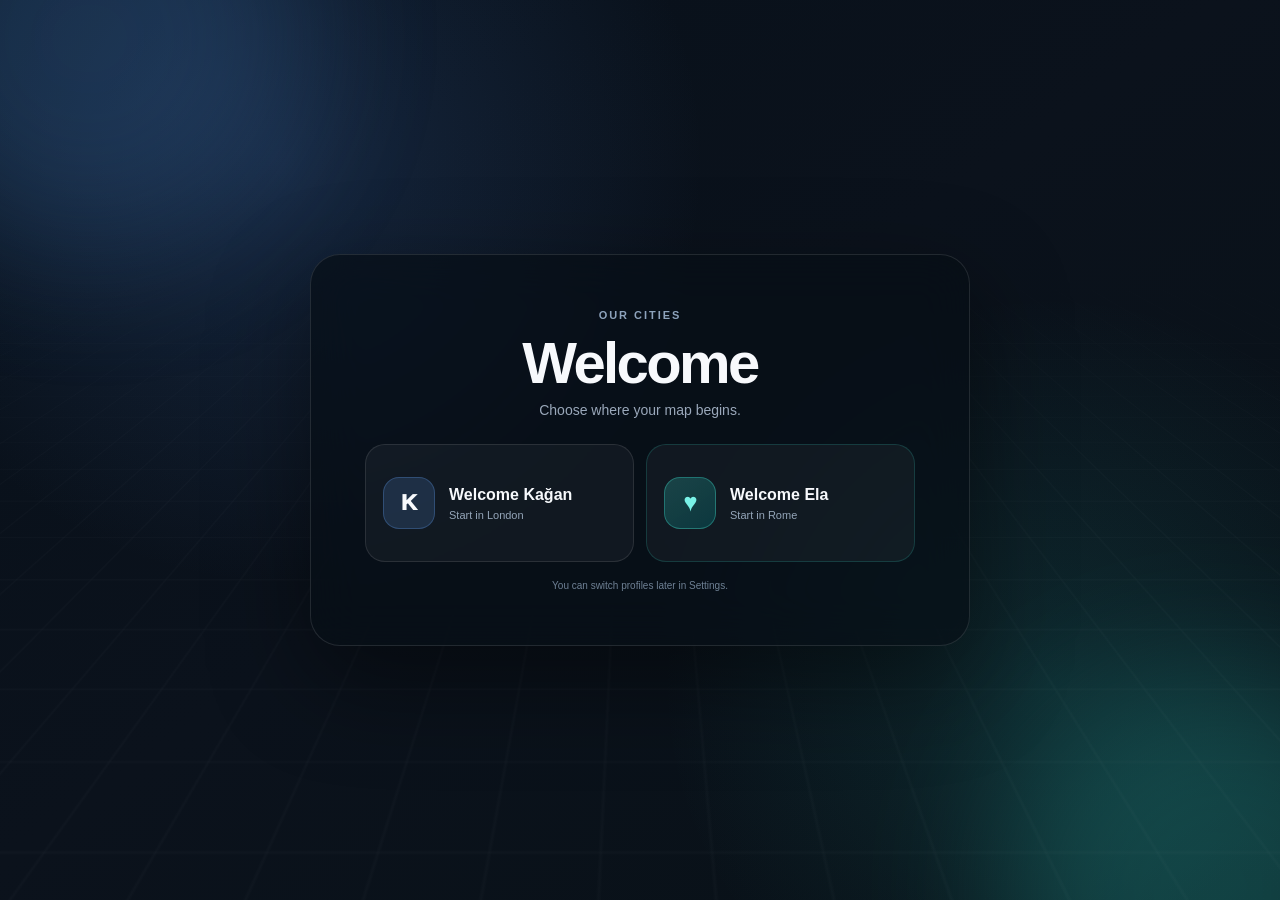
==== index.html @ 4c36cc19 "Fix v1.5 search routing world zoom and fastest mode" ====
<!doctype html>
<html lang="en">
<head>
  <meta charset="utf-8" />
  <meta name="viewport" content="width=device-width, initial-scale=1, viewport-fit=cover" />
  <meta name="theme-color" content="#0b1017" />
  <meta name="apple-mobile-web-app-capable" content="yes" />
  <meta name="apple-mobile-web-app-status-bar-style" content="black-translucent" />
  <meta name="apple-mobile-web-app-title" content="Everything App" />
  <title>Everything App by Kağan</title>
  <link rel="manifest" href="manifest.webmanifest" />
  <link rel="apple-touch-icon" href="icon-192.png" />
  <link rel="stylesheet" href="styles.css?v=1.5" />
</head>
<body>
  <main id="app">

    <section id="welcome-screen" class="welcome-screen hidden" aria-label="Welcome to Our Cities">
      <div class="welcome-ambient welcome-ambient-a"></div>
      <div class="welcome-ambient welcome-ambient-b"></div>
      <div class="welcome-card">
        <div class="welcome-kicker">OUR CITIES</div>
        <h1>Welcome</h1>
        <p>Choose where your map begins.</p>
        <div class="welcome-profiles">
          <button class="welcome-profile welcome-kagan" data-welcome-profile="kagan">
            <span class="welcome-profile-mark">K</span>
            <span><b>Welcome Kağan</b><small>Start in London</small></span>
          </button>
          <button class="welcome-profile welcome-ela" data-welcome-profile="ela">
            <span class="welcome-profile-mark">♥</span>
            <span><b>Welcome Ela</b><small>Start in Rome</small></span>
          </button>
        </div>
        <div class="welcome-note">You can switch profiles later in Settings.</div>
      </div>
    </section>
    <div id="welcome-heart" class="welcome-heart" aria-hidden="true">♥</div>
    <div id="map" aria-label="Interactive city map"></div>
    <div id="city-arrival" class="city-arrival" aria-live="polite"><div class="city-arrival-name"></div><div class="city-arrival-gesture"></div></div>

    <section class="layers-shell" aria-label="Map layers and search">
      <button id="layers-menu-btn" class="layers-menu-btn glass" aria-expanded="false" aria-controls="layers-panel" aria-label="Open map layers" title="Layers">▱</button>

      <div id="layers-panel" class="layers-panel glass hidden">
        <div class="layers-panel-head">
          <div>
            <div class="panel-kicker">MAP OVERLAYS</div>
            <div class="panel-title">Layers</div>
          </div>
          <button id="layers-panel-close" class="panel-close" aria-label="Close layers">×</button>
        </div>

        <section class="city-switcher" aria-label="Choose city">
          <div class="layer-group-head city-switcher-head">
            <div>
              <div class="layer-group-title">CITY</div>
              <div id="city-switcher-sub" class="layer-group-sub">Move between your cities</div>
            </div>
          </div>
          <div id="city-switcher-row" class="city-switcher-row">
            <button class="city-choice" data-city="london"><span class="city-choice-name">London</span></button>
            <button class="city-choice city-choice-ela" data-city="rome"><span class="city-choice-name">Rome</span><span class="city-choice-note">Ela ❤️</span></button>
            <button class="city-choice" data-city="istanbul"><span class="city-choice-name">İstanbul</span></button>
            <button class="city-choice" data-city="izmir"><span class="city-choice-name">İzmir</span></button>
          </div>
          <div id="city-data-status" class="city-data-status"></div>
        </section>

        <div class="panel-search-wrap">
          <div class="search-box panel-search-box">
            <span class="search-icon" aria-hidden="true">⌕</span>
            <input
              id="search-input"
              type="search"
              autocomplete="off"
              autocapitalize="off"
              spellcheck="false"
              placeholder="Search this city…"
              aria-label="Search this city"
            />
            <button id="search-clear" class="search-clear hidden" aria-label="Clear search">×</button>
            <div id="search-results" class="search-results hidden" role="listbox"></div>
          </div>
        </div>

        <section class="layer-group" aria-label="Favorite place layers">
          <div class="layer-group-head">
            <div>
              <div class="layer-group-title">FAVORITES</div>
              <div class="layer-group-sub">Choose any combination</div>
            </div>
            <button id="favorites-manage-btn" class="tiny-panel-action">Manage</button>
          </div>
          <div id="favorite-category-row" class="layer-toggle-row favorite-toggle-row" aria-label="Favorite categories">
            <button class="panel-layer-toggle favorite-category-toggle" data-favorite-category="all" aria-pressed="false"><span class="panel-layer-icon">★</span><span class="panel-layer-label">All</span></button>
            <button class="panel-layer-toggle favorite-category-toggle" data-favorite-category="School" aria-pressed="false"><span class="panel-layer-icon">🎓</span><span class="panel-layer-label">School</span></button>
            <button class="panel-layer-toggle favorite-category-toggle" data-favorite-category="Food" aria-pressed="false"><span class="panel-layer-icon">🍴</span><span class="panel-layer-label">Food</span></button>
            <button class="panel-layer-toggle favorite-category-toggle" data-favorite-category="Market" aria-pressed="false"><span class="panel-layer-icon">🛒</span><span class="panel-layer-label">Market</span></button>
            <button class="panel-layer-toggle favorite-category-toggle" data-favorite-category="Health" aria-pressed="false"><span class="panel-layer-icon">♥</span><span class="panel-layer-label">Health</span></button>
            <button class="panel-layer-toggle favorite-category-toggle" data-favorite-category="Home" aria-pressed="false"><span class="panel-layer-icon">⌂</span><span class="panel-layer-label">Home</span></button>
            <button class="panel-layer-toggle favorite-category-toggle" data-favorite-category="Shopping" aria-pressed="false"><span class="panel-layer-icon">🛍</span><span class="panel-layer-label">Shopping</span></button>
            <button class="panel-layer-toggle favorite-category-toggle" data-favorite-category="Sport" aria-pressed="false"><span class="panel-layer-icon">🏃</span><span class="panel-layer-label">Sport</span></button>
            <button class="panel-layer-toggle favorite-category-toggle" data-favorite-category="Social" aria-pressed="false"><span class="panel-layer-icon">☻</span><span class="panel-layer-label">Social</span></button>
            <button class="panel-layer-toggle favorite-category-toggle" data-favorite-category="Transport" aria-pressed="false"><span class="panel-layer-icon">◆</span><span class="panel-layer-label">Transport</span></button>
            <button class="panel-layer-toggle favorite-category-toggle" data-favorite-category="Tech" aria-pressed="false"><span class="panel-layer-icon">⌘</span><span class="panel-layer-label">Tech</span></button>
            <button class="panel-layer-toggle favorite-category-toggle" data-favorite-category="Admin" aria-pressed="false"><span class="panel-layer-icon">▤</span><span class="panel-layer-label">Admin</span></button>
            <button class="panel-layer-toggle favorite-category-toggle" data-favorite-category="Other" aria-pressed="false"><span class="panel-layer-icon">●</span><span class="panel-layer-label">Other</span></button>
          </div>
        </section>

        <section class="layer-group" aria-label="Transportation layers">
          <div class="layer-group-head">
            <div>
              <div class="layer-group-title">TRANSPORTATION</div>
              <div class="layer-group-sub">Stack as many as you want</div>
            </div>
          </div>
          <div class="layer-toggle-row">
            <button id="panel-metro-toggle" class="panel-layer-toggle" data-layer="metro" aria-pressed="false"><span class="panel-layer-icon metro-symbol">M</span><span class="panel-layer-label">Metro</span></button>
            <button id="panel-rail-toggle" class="panel-layer-toggle" data-layer="rail" aria-pressed="false"><span class="panel-layer-icon rail-symbol">◇</span><span class="panel-layer-label">Rail</span></button>
            <button id="panel-tram-toggle" class="panel-layer-toggle" data-layer="tram" aria-pressed="false"><span class="panel-layer-icon tram-symbol">▰</span><span class="panel-layer-label">Tram</span></button>
            <button id="panel-bus-toggle" class="panel-layer-toggle panel-layer-action" data-layer="bus-search" aria-pressed="false" title="Search for a specific bus line"><span class="panel-layer-icon">B</span><span class="panel-layer-label">Bus search</span><span class="panel-layer-badge">SEARCH</span></button>
          </div>
        </section>

        <section class="layer-group" aria-label="City information layers">
          <div class="layer-group-head">
            <div>
              <div class="layer-group-title">CITY INFORMATION</div>
              <div class="layer-group-sub">Analytical overlays</div>
            </div>
          </div>
          <div class="layer-toggle-row">
            <button id="panel-districts-toggle" class="panel-layer-toggle" data-city-layer="districts" aria-pressed="false"><span class="panel-layer-icon">▦</span><span class="panel-layer-label">Districts</span></button>
            <button id="panel-weather-toggle" class="panel-layer-toggle" data-city-layer="weather" aria-pressed="false"><span class="panel-layer-icon">℃</span><span class="panel-layer-label">Weather</span></button>
            <button id="panel-wind-toggle" class="panel-layer-toggle" data-city-layer="wind" aria-pressed="false"><span class="panel-layer-icon">➤</span><span class="panel-layer-label">Wind</span></button>
            <button id="panel-traffic-toggle" class="panel-layer-toggle" aria-pressed="false"><span class="panel-layer-icon">≋</span><span class="panel-layer-label">Traffic</span></button>
          </div>
        </section>

        <div class="layer-panel-footnote">Everything here is a layer. Selecting one never turns another off unless you explicitly tap it again.</div>
      </div>

      <div class="legacy-layer-controls" aria-hidden="true">
        <button id="metro-btn"></button><button id="rail-btn"></button><button id="tram-btn"></button><button id="places-btn"></button><button id="favorites-btn"></button><button id="traffic-btn"></button>
      </div>

      <button id="route-focus-chip" class="route-focus-chip glass hidden" aria-label="Open active favorite route">★ <span data-route-focus-name></span></button>
      <button id="item-focus-chip" class="item-focus-chip glass hidden" aria-label="Exit focused transport item">◎ <span data-item-focus-name></span> · Exit focus</button>
    </section>

    <div id="city-clock" class="city-clock glass" aria-live="polite">
      <div id="city-clock-time" class="city-clock-time">--:--</div>
      <div id="city-clock-date" class="city-clock-date">---</div>
    </div>
    <div class="corner-actions">
      <button id="info-btn" class="floating-icon glass" aria-label="Map information" title="Information">ⓘ</button>
      <button id="settings-btn" class="floating-icon glass" aria-label="Settings" title="Settings">⚙</button>
    </div>

    <section class="base-controls glass" aria-label="Base map controls">
      <button id="roadmap-btn" class="base-control active">Map</button>
      <button id="satellite-btn" class="base-control">Satellite</button>
    </section>

    <div class="right-actions" aria-label="Location and add controls">
      <button id="location-btn" class="round-action glass" aria-label="Use my location" title="Use my location">◎</button>
      <button id="add-btn" class="round-action add-action" aria-label="Add to map" title="Add to map">＋</button>
    </div>

    <div id="network-status" class="network-status glass">Loading Tube network…</div>
    <div id="data-attribution" class="attribution glass">Transport data © TfL · Tube track geometry © OpenStreetMap contributors · Weather © Open-Meteo</div>

    <section id="detail-card" class="detail-card glass hidden" aria-live="polite" aria-label="Map information">
      <div class="sheet-handle" aria-hidden="true"></div>
      <button id="detail-close" class="detail-close" aria-label="Close">×</button>
      <div id="detail-content"></div>
    </section>

    <section id="add-sheet" class="detail-card glass hidden" aria-live="polite" aria-label="Add to map">
      <div class="sheet-handle" aria-hidden="true"></div>
      <button id="add-close" class="detail-close" aria-label="Close">×</button>
      <div class="detail-label">ADD TO MAP</div>
      <h2>Add something</h2>
      <div class="sub">Frequent places are saved on this device. Favorite routes can already combine Metro, Rail, Tram, Bus and walking segments.</div>
      <div class="add-options">
        <button class="add-option route-add-option" data-add-method="navigate"><span>↗</span><b>Create route</b><small>Car, public transport, walk, taxi or custom</small></button>
        <button class="add-option" data-add-method="search"><span>⌕</span><b>Search location</b><small>Find a place or address in the current city</small></button>
        <button class="add-option" data-add-method="tap"><span>⌖</span><b>Tap map</b><small>Pick an exact point</small></button>
        <button class="add-option" data-add-method="current"><span>◎</span><b>Use current location</b><small>Use your device position</small></button>
        <button class="add-option" data-add-method="centre"><span>＋</span><b>Use map centre</b><small>Use the point currently in view</small></button>
      </div>
    </section>

    <section id="favorites-sheet" class="detail-card glass hidden" aria-live="polite" aria-label="Favorites">
      <div class="sheet-handle" aria-hidden="true"></div>
      <button id="favorites-close" class="detail-close" aria-label="Close">×</button>
      <div class="detail-label">FAVORITES</div>
      <h2 id="favorites-city-title">Your city</h2>
      <div class="favorites-section">
        <div class="favorites-heading"><span>Frequent Places</span><small>Choose a category first</small></div>
        <div id="favorites-category-grid" class="favorites-category-grid"></div>
        <div id="favorites-category-active" class="favorites-category-active hidden">
          <button id="favorites-category-back" class="tiny-panel-action">← Categories</button>
          <b id="favorites-category-title"></b>
        </div>
        <div id="favorite-places-list" class="favorites-list"></div>
      </div>
      <div class="favorites-section">
        <div class="favorites-heading"><span>Favorite Routes</span><small>Most used first</small></div>
        <div id="favorite-routes-list" class="favorites-list"></div>
      </div>
      <div class="favorites-section">
        <div class="favorites-heading"><span>Flight Searches</span><small>Saved airport pairs and dates</small></div>
        <div id="favorite-flights-list" class="favorites-list"></div>
      </div>
    </section>

    <section id="place-editor-sheet" class="detail-card glass hidden" aria-live="polite" aria-label="Save frequent place">
      <div class="sheet-handle" aria-hidden="true"></div>
      <button id="place-editor-close" class="detail-close" aria-label="Close">×</button>
      <div class="detail-label">FREQUENT PLACE</div>
      <h2>Save this place</h2>
      <label class="field-label" for="place-name-input">Name</label>
      <input id="place-name-input" class="form-control" type="text" placeholder="e.g. Imperial College London" />
      <label class="field-label" for="place-category-input">Category</label>
      <select id="place-category-input" class="form-control">
        <option>School</option><option>Food</option><option>Market</option><option>Health</option><option>Home</option><option>Shopping</option><option>Sport</option><option>Social</option><option>Transport</option><option>Tech</option><option>Admin</option><option selected>Other</option>
      </select>
      <label class="field-label" for="place-note-input">Note</label>
      <input id="place-note-input" class="form-control" type="text" placeholder="Optional note" />
      <label class="favorite-important-row" for="place-important-input">
        <input id="place-important-input" type="checkbox" />
        <span><b>Important favorite</b><small>Show a larger marker and keep its name visible on the map.</small></span>
      </label>
      <div class="coordinate-readout">Location: <span id="place-coordinate-readout"></span></div>
      <button id="save-place-btn" class="primary-btn full-btn">Save frequent place</button>
    </section>

    <section id="location-search-sheet" class="detail-card glass hidden" aria-live="polite" aria-label="Search location">
      <div class="sheet-handle" aria-hidden="true"></div>
      <button id="location-search-close" class="detail-close" aria-label="Close">×</button>
      <div class="detail-label">SEARCH LOCATION</div>
      <h2 id="location-search-title">Find a place</h2>
      <div class="inline-search">
        <input id="location-search-input" class="form-control" type="search" placeholder="Place name or address" />
        <button id="location-search-btn" class="primary-btn">Search</button>
      </div>
      <div id="location-search-status" class="sub detail-section">Search the current city by place name or address.</div>
      <div class="fineprint detail-section">This search uses Google's Geocoding service. If your project has only Maps JavaScript API enabled, the other add methods still work without it.</div>
    </section>

    <section id="navigation-sheet" class="detail-card glass hidden" aria-live="polite" aria-label="Navigation">
      <div class="sheet-handle" aria-hidden="true"></div>
      <button id="navigation-close" class="detail-close" aria-label="Close">×</button>
      <div class="detail-label">NAVIGATION</div>
      <h2>Choose how to get there</h2>
      <div class="navigation-endpoints navigation-endpoints-v15">
        <div class="navigation-endpoint navigation-endpoint-search" data-nav-endpoint="origin">
          <span>FROM</span>
          <input id="navigation-origin-input" class="navigation-endpoint-input" type="search" autocomplete="off" spellcheck="false" placeholder="Current location or search…" />
          <b id="navigation-origin-name" class="hidden">Current location</b>
          <div id="navigation-origin-results" class="navigation-endpoint-results hidden"></div>
        </div>
        <div class="navigation-endpoint navigation-endpoint-search" data-nav-endpoint="destination">
          <span>TO</span>
          <input id="navigation-destination-input" class="navigation-endpoint-input" type="search" autocomplete="off" spellcheck="false" placeholder="Map centre or search…" />
          <b id="navigation-destination-name" class="hidden">Map centre</b>
          <div id="navigation-destination-results" class="navigation-endpoint-results hidden"></div>
        </div>
      </div>
      <div class="navigation-quick-actions"><button id="navigation-use-location" class="tiny-panel-action">◎ Use my location</button><button id="navigation-destination-centre" class="tiny-panel-action">＋ Destination = map centre</button></div>
      <div class="navigation-mode-grid" id="navigation-mode-grid">
        <button class="navigation-mode" data-nav-mode="drive"><span>🚗</span><b>Car</b><small>Traffic-aware</small></button>
        <button class="navigation-mode" data-nav-mode="transit"><span>🚇</span><b>Public transport</b><small>Transfers included</small></button>
        <button class="navigation-mode" data-nav-mode="walk"><span>🚶</span><b>Walk</b><small>Walkable roads</small></button>
        <button class="navigation-mode" data-nav-mode="taxi"><span>🚕</span><b>Taxi</b><small>Traffic + fare estimate</small></button>
        <button class="navigation-mode navigation-mode-fastest" data-nav-mode="fastest"><span>⚡</span><b>Fastest</b><small>Any mode · air included</small></button>
        <button class="navigation-mode navigation-mode-custom" data-nav-mode="custom"><span>★</span><b>Custom route</b><small>Build it yourself</small></button>
      </div>
      <div id="navigation-status" class="sub detail-section">Choose a mode to calculate routes.</div>
      <div id="navigation-segment-legend" class="navigation-segment-legend hidden"></div>
      <div id="navigation-taxi-ranks" class="navigation-taxi-ranks hidden"></div>
      <div id="navigation-results" class="navigation-results"></div>
    </section>

    <section id="route-editor-sheet" class="detail-card glass hidden" aria-live="polite" aria-label="Create favorite route">
      <div class="sheet-handle" aria-hidden="true"></div>
      <button id="route-editor-close" class="detail-close" aria-label="Close">×</button>
      <div class="detail-label">FAVORITE ROUTE</div>
      <h2>Create a route</h2>
      <label class="field-label" for="route-name-input">Route name</label>
      <input id="route-name-input" class="form-control" type="text" placeholder="e.g. Eastside → Heathrow" />
      <div class="favorites-heading route-builder-heading"><span>Segments</span><small>Put them in travel order</small></div>
      <div id="route-segments" class="route-segments"></div>
      <button id="add-route-segment-btn" class="secondary-btn compact-btn">＋ Add segment</button>
      <button id="save-route-btn" class="primary-btn full-btn">Save favorite route</button>
      <div class="fineprint detail-section">Choose a service plus start and end stations. Finished transport segments glow on the map. Bus segments are saved for the later directions build.</div>
    </section>

    <section id="key-modal" class="modal">
      <div class="modal-card">
        <div class="modal-kicker">GOOGLE MAPS SETUP</div>
        <h1>Connect Google Maps</h1>
        <p>
          This map uses Google Maps for the basemap, satellite imagery, high-resolution zoom and live traffic.
          Paste your Maps JavaScript API key below. It is stored only in this browser.
        </p>
        <label for="api-key-input">Google Maps JavaScript API key</label>
        <input id="api-key-input" type="password" autocomplete="off" placeholder="AIza…" />
        <div class="modal-actions">
          <button id="save-key-btn" class="primary-btn">Open map</button>
          <a class="text-link" href="https://developers.google.com/maps/documentation/javascript/get-api-key" target="_blank" rel="noreferrer">Get a key</a>
        </div>
        <p class="fineprint">Keep the key restricted to your GitHub Pages domain and localhost.</p>
      </div>
    </section>

    <section id="settings-modal" class="modal hidden">
      <div class="modal-card small">
        <button id="settings-close" class="detail-close" aria-label="Close">×</button>
        <div class="modal-kicker">SETTINGS</div>
        <h2>Map settings</h2>
        <button id="replace-key-btn" class="secondary-btn">Replace Google Maps key</button>
        <button id="refresh-tfl-btn" class="secondary-btn">Refresh transport data</button>
        <button id="switch-profile-btn" class="secondary-btn">Switch profile</button>
        <p class="fineprint">Metro, Rail and Tram data are cached on your device for 24 hours to make mobile loading faster.</p>
      </div>
    </section>

    <div id="toast" class="toast glass hidden" role="status" aria-live="polite"></div>
  </main>

  <script>
    // Development: prevent old localhost service workers from serving stale JavaScript.
    if (location.hostname === "localhost" || location.hostname === "127.0.0.1") {
      if ("serviceWorker" in navigator) {
        navigator.serviceWorker.getRegistrations()
          .then(registrations => registrations.forEach(r => r.unregister()))
          .catch(() => {});
      }
      if ("caches" in window) {
        caches.keys()
          .then(keys => Promise.all(keys.map(k => caches.delete(k))))
          .catch(() => {});
      }
    }
  </script>

  <script src="app.js?v=1.5"></script>
</body>
</html>
---- styles.css ----
/* Our Cities Map v1.4A styles */
:root {
  --bg: #0b1017;
  --panel: rgba(13, 20, 30, .86);
  --panel-strong: rgba(9, 15, 23, .96);
  --text: #f7f9fc;
  --muted: #9aa8ba;
  --line: rgba(255,255,255,.11);
  --accent: #64a8ff;
  --accent2: #b58cff;
  --shadow: 0 14px 45px rgba(0,0,0,.34);
  --safe-top: max(12px, env(safe-area-inset-top));
  --safe-bottom: max(12px, env(safe-area-inset-bottom));
}

* { box-sizing: border-box; }

html, body, #app {
  height: 100%;
  width: 100%;
  margin: 0;
  background: var(--bg);
  color: var(--text);
  font-family: Inter, ui-sans-serif, -apple-system, BlinkMacSystemFont, "Segoe UI", Roboto, Helvetica, Arial, sans-serif;
  overflow: hidden;
}

button, input { font: inherit; }
button { color: inherit; -webkit-tap-highlight-color: transparent; }

#map {
  position: absolute;
  inset: 0;
  background: #101720;
}

.glass {
  background: var(--panel);
  border: 1px solid var(--line);
  box-shadow: var(--shadow);
  backdrop-filter: blur(18px) saturate(130%);
  -webkit-backdrop-filter: blur(18px) saturate(130%);
}

.hidden { display: none !important; }

/* ---------- Search + layer chips ---------- */
.search-panel {
  position: absolute;
  z-index: 40;
  top: var(--safe-top);
  left: 12px;
  width: min(430px, calc(100vw - 92px));
}

.search-box {
  position: relative;
  min-height: 48px;
  border-radius: 15px;
  display: flex;
  align-items: center;
}

.search-icon {
  width: 43px;
  flex: 0 0 43px;
  text-align: center;
  color: #dbe6f4;
  font-size: 24px;
  transform: translateY(-1px);
}

#search-input {
  width: 100%;
  height: 46px;
  border: 0;
  outline: 0;
  padding: 0 42px 0 0;
  background: transparent;
  color: #fff;
  font-size: 14px;
  font-weight: 650;
}

#search-input::placeholder { color: #95a4b7; font-weight: 550; }
#search-input::-webkit-search-cancel-button { display: none; }

.search-clear {
  position: absolute;
  right: 6px;
  top: 5px;
  width: 36px;
  height: 36px;
  border: 0;
  border-radius: 10px;
  background: rgba(255,255,255,.07);
  cursor: pointer;
  font-size: 19px;
}

.search-results {
  position: absolute;
  top: calc(100% + 7px);
  left: 0;
  right: 0;
  max-height: min(410px, 58vh);
  overflow: auto;
  padding: 6px;
  border-radius: 14px;
  background: rgba(9, 15, 23, .97);
  border: 1px solid var(--line);
  box-shadow: var(--shadow);
}

.search-result {
  width: 100%;
  border: 0;
  background: transparent;
  border-radius: 10px;
  padding: 9px 10px;
  display: grid;
  grid-template-columns: 34px 1fr;
  gap: 9px;
  text-align: left;
  cursor: pointer;
}

.search-result:hover,
.search-result:focus-visible { background: rgba(255,255,255,.075); outline: none; }

.result-icon {
  width: 31px;
  height: 31px;
  border-radius: 9px;
  display: grid;
  place-items: center;
  background: rgba(255,255,255,.07);
  font-size: 12px;
  font-weight: 900;
}

.result-title { font-size: 13px; font-weight: 800; line-height: 1.25; }
.result-sub { margin-top: 3px; color: var(--muted); font-size: 10.5px; line-height: 1.35; }

.layer-bar {
  margin-top: 8px;
  width: max-content;
  max-width: 100%;
  border-radius: 14px;
  padding: 6px;
  display: flex;
  gap: 5px;
  overflow-x: auto;
  scrollbar-width: none;
}
.layer-bar::-webkit-scrollbar { display: none; }

.layer-chip {
  min-height: 37px;
  border: 1px solid transparent;
  border-radius: 10px;
  padding: 0 12px;
  background: rgba(255,255,255,.055);
  display: inline-flex;
  gap: 7px;
  align-items: center;
  white-space: nowrap;
  cursor: pointer;
  font-size: 12px;
  font-weight: 800;
}
.layer-chip:hover { background: rgba(255,255,255,.10); }
.layer-chip.active {
  background: rgba(100,168,255,.19);
  border-color: rgba(100,168,255,.42);
  color: #e7f2ff;
}
.layer-chip.coming::after {
  content: "soon";
  margin-left: 1px;
  color: #8fa0b5;
  font-size: 8px;
  font-weight: 800;
  letter-spacing: .04em;
}
.layer-chip.coming.active::after { color: #b9d7ff; }

.layer-dot { width: 8px; height: 8px; border-radius: 50%; flex: 0 0 8px; }
.metro-dot { background: #4169e1; box-shadow: 0 0 0 3px rgba(65,105,225,.14); }
.rail-dot { background: #d7dce3; border-radius: 2px; transform: rotate(45deg); }
.places-dot { background: #ffb15a; }


.route-focus-chip {
  margin-top: 7px;
  max-width: 100%;
  min-height: 34px;
  border: 1px solid rgba(181,140,255,.38);
  border-radius: 12px;
  padding: 0 11px;
  background: rgba(181,140,255,.16);
  color: #f1eaff;
  cursor: pointer;
  font-size: 11px;
  font-weight: 850;
  white-space: nowrap;
  overflow: hidden;
  text-overflow: ellipsis;
}
.route-focus-chip:hover { background: rgba(181,140,255,.23); }

/* ---------- Corner and base controls ---------- */
.corner-actions {
  position: absolute;
  z-index: 41;
  top: var(--safe-top);
  right: 12px;
  display: flex;
  gap: 7px;
}

.floating-icon,
.round-action {
  border: 0;
  cursor: pointer;
  display: grid;
  place-items: center;
}

.floating-icon {
  width: 43px;
  height: 43px;
  border-radius: 13px;
  font-size: 19px;
}
.floating-icon:hover { background: rgba(25,34,47,.95); }

.base-controls {
  position: absolute;
  z-index: 30;
  left: 12px;
  bottom: calc(var(--safe-bottom) + 26px);
  padding: 5px;
  border-radius: 12px;
  display: flex;
  gap: 3px;
}

.base-control {
  min-height: 34px;
  border: 1px solid transparent;
  border-radius: 8px;
  padding: 0 10px;
  background: transparent;
  cursor: pointer;
  font-size: 10.5px;
  font-weight: 800;
}
.base-control:hover { background: rgba(255,255,255,.08); }
.base-control.active {
  background: rgba(100,168,255,.18);
  border-color: rgba(100,168,255,.34);
  color: #e6f2ff;
}

.right-actions {
  position: absolute;
  z-index: 41;
  right: 13px;
  bottom: calc(var(--safe-bottom) + 10px);
  display: grid;
  gap: 9px;
}

.round-action {
  width: 48px;
  height: 48px;
  border-radius: 50%;
  font-size: 24px;
}
.round-action.active {
  background: rgba(76, 156, 255, .95);
  border-color: rgba(255,255,255,.4);
  box-shadow: 0 8px 28px rgba(50,126,230,.38);
}
.round-action.paused { background: rgba(21,31,44,.94); color: #8fc2ff; }
.add-action {
  background: #5fa9ff;
  color: #07111d;
  box-shadow: 0 10px 30px rgba(48,128,225,.38);
  font-size: 31px;
  font-weight: 300;
}

/* ---------- Status / attribution ---------- */
.network-status {
  position: absolute;
  z-index: 25;
  left: 50%;
  bottom: calc(var(--safe-bottom) + 25px);
  transform: translateX(-50%);
  max-width: min(420px, calc(100vw - 170px));
  border-radius: 999px;
  padding: 6px 10px;
  color: #b9c7d8;
  font-size: 9px;
  white-space: nowrap;
  overflow: hidden;
  text-overflow: ellipsis;
  box-shadow: none;
  transition: opacity .25s ease;
}
.network-status.ready { opacity: .55; }
.network-status.error-badge { color: #ff9aa1; opacity: 1; }

.attribution {
  position: absolute;
  z-index: 24;
  left: 12px;
  bottom: var(--safe-bottom);
  color: #aab7c8;
  font-size: 8px;
  border-radius: 7px;
  padding: 4px 6px;
  box-shadow: none;
}

/* ---------- Details / bottom sheets ---------- */
.detail-card {
  position: absolute;
  z-index: 60;
  right: 13px;
  bottom: calc(var(--safe-bottom) + 66px);
  width: min(390px, calc(100vw - 26px));
  max-height: min(590px, 66vh);
  overflow: auto;
  border-radius: 20px;
  padding: 20px;
}

.sheet-handle { display: none; }

.detail-close {
  position: absolute;
  right: 10px;
  top: 10px;
  width: 36px;
  height: 36px;
  border: 0;
  border-radius: 11px;
  background: rgba(255,255,255,.075);
  cursor: pointer;
  color: #fff;
  font-size: 22px;
  line-height: 1;
}

.detail-card h2 {
  margin: 3px 42px 6px 0;
  font-size: 21px;
  letter-spacing: -.025em;
}

.detail-card .sub { color: var(--muted); font-size: 12px; line-height: 1.5; }
.detail-section { margin-top: 14px; padding-top: 12px; border-top: 1px solid var(--line); }
.detail-label { color: var(--muted); font-size: 10px; font-weight: 900; letter-spacing: .10em; margin-bottom: 7px; }

.chips { display: flex; gap: 6px; flex-wrap: wrap; }
.line-chip {
  border-radius: 999px;
  padding: 6px 9px;
  font-size: 10px;
  font-weight: 900;
  border: 1px solid rgba(255,255,255,.16);
}
.line-chip-button {
  color: inherit;
  cursor: pointer;
  transition: transform .14s ease, filter .14s ease, opacity .14s ease;
}
.line-chip-button:hover { transform: translateY(-1px); filter: brightness(1.12); }
.bus-row { margin-top: 8px; font-size: 12px; color: #d7dfeb; }

.info-row {
  display: flex;
  align-items: center;
  justify-content: space-between;
  gap: 12px;
  min-height: 34px;
  border-top: 1px solid var(--line);
  font-size: 12px;
}
.info-row:first-of-type { margin-top: 8px; }
.info-row span { color: var(--muted); }
.info-row b { text-align: right; }

.add-options { display: grid; gap: 7px; margin-top: 15px; }
.add-option {
  width: 100%;
  border: 1px solid rgba(255,255,255,.09);
  background: rgba(255,255,255,.055);
  border-radius: 13px;
  padding: 10px;
  display: grid;
  grid-template-columns: 35px 1fr;
  text-align: left;
  cursor: pointer;
}
.add-option:hover { background: rgba(255,255,255,.09); }
.add-option > span { grid-row: 1 / 3; font-size: 21px; display: grid; place-items: center; }
.add-option b { font-size: 12px; }
.add-option small { color: var(--muted); margin-top: 2px; font-size: 10px; }
.muted-future { color: #8190a3; font-size: 10px; }


/* ---------- Favorites / editors ---------- */
.field-label {
  display: block;
  margin: 14px 0 6px;
  color: var(--muted);
  font-size: 10px;
  font-weight: 900;
  letter-spacing: .08em;
}

.form-control {
  width: 100%;
  min-height: 43px;
  border-radius: 11px;
  border: 1px solid rgba(255,255,255,.12);
  background: rgba(6,11,18,.82);
  color: #fff;
  padding: 0 11px;
  outline: none;
}
.form-control:focus {
  border-color: rgba(100,168,255,.7);
  box-shadow: 0 0 0 3px rgba(100,168,255,.10);
}
select.form-control { cursor: pointer; }

.full-btn {
  width: 100%;
  margin-top: 14px;
}
.compact-btn {
  margin-top: 10px;
}

.inline-search {
  display: grid;
  grid-template-columns: 1fr auto;
  gap: 8px;
  align-items: center;
}
.inline-search .primary-btn {
  min-height: 43px;
  padding: 0 14px;
}

.coordinate-readout {
  margin-top: 12px;
  color: var(--muted);
  font-size: 10px;
}

.detail-actions {
  display: grid;
  gap: 8px;
  margin-top: 15px;
}

.danger-btn {
  min-height: 42px;
  border-radius: 11px;
  border: 1px solid rgba(255,95,104,.28);
  background: rgba(255,95,104,.10);
  color: #ffb5ba;
  cursor: pointer;
  font-weight: 850;
}
.danger-btn:hover { background: rgba(255,95,104,.18); }

.route-add-option {
  border-color: rgba(181,140,255,.22);
  background: rgba(181,140,255,.07);
}

.favorites-section {
  margin-top: 17px;
}

.favorites-heading {
  display: flex;
  align-items: end;
  justify-content: space-between;
  gap: 10px;
  margin-bottom: 7px;
}
.favorites-heading span {
  font-size: 11px;
  font-weight: 900;
  letter-spacing: .05em;
}
.favorites-heading small {
  color: var(--muted);
  font-size: 9px;
}

.favorites-list {
  display: grid;
  gap: 6px;
}

.favorite-row {
  display: grid;
  grid-template-columns: 1fr 35px;
  gap: 6px;
  align-items: stretch;
}

.favorite-main {
  min-width: 0;
  border: 1px solid rgba(255,255,255,.08);
  background: rgba(255,255,255,.045);
  border-radius: 12px;
  color: #fff;
  padding: 8px 9px;
  display: grid;
  grid-template-columns: 30px 1fr;
  gap: 8px;
  align-items: center;
  text-align: left;
  cursor: pointer;
}
.favorite-main:hover { background: rgba(255,255,255,.08); }
.favorite-main b {
  display: block;
  overflow: hidden;
  text-overflow: ellipsis;
  white-space: nowrap;
  font-size: 11px;
}
.favorite-main small {
  display: block;
  margin-top: 2px;
  color: var(--muted);
  overflow: hidden;
  text-overflow: ellipsis;
  white-space: nowrap;
  font-size: 9px;
}

.favorite-symbol {
  width: 24px;
  height: 24px;
  border-radius: 8px;
  display: grid;
  place-items: center;
  color: #fff;
  border: 1px solid rgba(255,255,255,.25);
  font-size: 9px;
}
.favorite-symbol.route-star {
  background: rgba(181,140,255,.18);
  color: #d7c2ff;
  font-size: 15px;
}

.favorite-delete,
.mini-danger {
  border: 1px solid rgba(255,95,104,.18);
  background: rgba(255,95,104,.07);
  color: #ff9da4;
  cursor: pointer;
}
.favorite-delete {
  border-radius: 10px;
  font-size: 18px;
}
.favorite-delete:hover,
.mini-danger:hover { background: rgba(255,95,104,.14); }

.empty-state {
  padding: 12px;
  border-radius: 11px;
  background: rgba(255,255,255,.035);
  color: var(--muted);
  font-size: 10px;
}

.route-builder-heading {
  margin-top: 17px;
}

.route-segments {
  display: grid;
  gap: 7px;
}

.route-segment-row {
  display: grid;
  grid-template-columns: 25px 92px 1fr 30px;
  gap: 6px;
  align-items: center;
}

.route-step {
  width: 23px;
  height: 23px;
  border-radius: 50%;
  display: grid;
  place-items: center;
  background: rgba(100,168,255,.16);
  border: 1px solid rgba(100,168,255,.28);
  color: #cce4ff;
  font-size: 9px;
  font-weight: 900;
}

.route-mode {
  padding-left: 7px;
}

.route-service { min-width: 0; }

.mini-danger {
  width: 30px;
  height: 38px;
  border-radius: 9px;
  font-size: 17px;
}

.route-info-row {
  min-height: 34px;
  display: grid;
  grid-template-columns: 28px 1fr;
  gap: 8px;
  align-items: center;
  border-top: 1px solid var(--line);
}
.route-info-row:first-child { border-top: 0; }
.route-info-row b { font-size: 11px; }


/* ---------- Map overlays ---------- */
.place-marker {
  position: absolute;
  transform: translate(-50%, -50%);
  cursor: pointer;
  user-select: none;
  transition: opacity .18s ease, transform .18s ease;
}
.place-pin {
  width: 18px;
  height: 18px;
  border-radius: 50% 50% 50% 0;
  transform: rotate(-45deg);
  border: 2px solid white;
  box-shadow: 0 4px 14px rgba(0,0,0,.46);
}
.place-marker.anchor .place-pin {
  width: 25px;
  height: 25px;
  box-shadow: 0 0 0 6px rgba(255,255,255,.08), 0 5px 18px rgba(0,0,0,.5);
}
.place-label {
  position: absolute;
  left: 18px;
  top: -9px;
  white-space: nowrap;
  border-radius: 6px;
  padding: 4px 7px;
  background: rgba(6,10,16,.88);
  border: 1px solid rgba(255,255,255,.12);
  color: #fff;
  font-size: 10px;
  font-weight: 800;
  box-shadow: 0 4px 13px rgba(0,0,0,.34);
}

.station-node {
  position: absolute;
  width: 11px;
  height: 11px;
  border-radius: 50%;
  border: 2px solid rgba(255,255,255,.98);
  box-shadow: 0 2px 8px rgba(0,0,0,.72);
  cursor: pointer;
  user-select: none;
  transition: transform .14s ease, filter .14s ease, opacity .18s ease, box-shadow .18s ease;
}
.station-node:hover {
  filter: brightness(1.18);
  z-index: 8;
  transform: translate(-50%, -50%) scale(1.22) !important;
}
.station-node.interchange {
  width: 15px;
  height: 15px;
  border-width: 3px;
  box-shadow: 0 0 0 2px rgba(4,8,14,.68), 0 3px 10px rgba(0,0,0,.72);
}
.station-node.metro-minimal {
  opacity: .30;
  transform: translate(-50%, -50%) scale(.80) !important;
}
.station-node.line-dimmed { opacity: .18 !important; }
.station-node.line-selected {
  opacity: 1 !important;
  z-index: 7;
  box-shadow: 0 0 0 3px rgba(255,255,255,.16), 0 4px 13px rgba(0,0,0,.78);
}

.station-hover-card {
  position: absolute;
  left: 50%;
  bottom: calc(100% + 11px);
  transform: translateX(-50%) translateY(4px);
  min-width: 165px;
  max-width: 235px;
  padding: 9px 10px;
  border-radius: 10px;
  background: rgba(7,11,18,.96);
  border: 1px solid rgba(255,255,255,.16);
  box-shadow: 0 12px 34px rgba(0,0,0,.52);
  color: #fff;
  opacity: 0;
  visibility: hidden;
  pointer-events: none;
  transition: opacity .12s ease, transform .12s ease, visibility .12s ease;
}
.station-node:hover .station-hover-card {
  opacity: 1;
  visibility: visible;
  transform: translateX(-50%) translateY(0);
}
.station-hover-title {
  font-size: 11px;
  line-height: 1.25;
  font-weight: 900;
  margin-bottom: 6px;
  white-space: nowrap;
}
.station-hover-line {
  display: flex;
  align-items: center;
  gap: 6px;
  margin-top: 3px;
  font-size: 9px;
  line-height: 1.25;
  font-weight: 800;
  white-space: nowrap;
}
.station-hover-swatch {
  width: 8px;
  height: 8px;
  border-radius: 50%;
  border: 1px solid rgba(255,255,255,.75);
  flex: 0 0 auto;
}

.line-map-label {
  position: absolute;
  transform: translate(-50%, -50%);
  transform-origin: 50% 50%;
  white-space: nowrap;
  border-radius: 4px;
  border: 1px solid rgba(255,255,255,.74);
  padding: 1px 4px 2px;
  font-weight: 950;
  font-size: 9px;
  line-height: 1.05;
  letter-spacing: .015em;
  box-shadow: 0 2px 8px rgba(0,0,0,.46);
  pointer-events: none;
  transition: opacity .18s ease, filter .18s ease, transform .18s ease;
}
.line-map-label.metro-minimal { opacity: .35; }
.line-map-label.line-dimmed { opacity: .10 !important; }
.line-map-label.line-selected {
  opacity: 1 !important;
  filter: brightness(1.12);
  z-index: 6;
}

@media (hover: none) {
  .station-hover-card { display: none !important; }
}

/* ---------- Modals ---------- */
.modal {
  position: fixed;
  inset: 0;
  z-index: 100;
  background: rgba(3,7,12,.78);
  backdrop-filter: blur(18px);
  -webkit-backdrop-filter: blur(18px);
  display: grid;
  place-items: center;
  padding: 18px;
}
.modal-card {
  position: relative;
  width: min(520px, 100%);
  border: 1px solid rgba(255,255,255,.11);
  border-radius: 22px;
  padding: 25px;
  background: #101824;
  box-shadow: 0 24px 80px rgba(0,0,0,.55);
}
.modal-card.small { width: min(420px, 100%); }
.modal-kicker { color: var(--accent); font-size: 10px; letter-spacing: .14em; font-weight: 900; }
.modal h1, .modal h2 { margin: 8px 0 10px; letter-spacing: -.025em; }
.modal p { color: #b3bfd0; line-height: 1.55; font-size: 13px; }
.modal label { display: block; margin: 18px 0 7px; font-size: 11px; font-weight: 750; }
.modal input {
  width: 100%;
  height: 48px;
  border-radius: 12px;
  border: 1px solid rgba(255,255,255,.14);
  background: #0a111a;
  color: white;
  padding: 0 13px;
  outline: none;
}
.modal input:focus { border-color: rgba(100,168,255,.7); box-shadow: 0 0 0 3px rgba(100,168,255,.1); }
.modal-actions { display: flex; align-items: center; gap: 12px; margin-top: 15px; }
.primary-btn, .secondary-btn { border: 0; border-radius: 12px; min-height: 43px; cursor: pointer; font-weight: 800; }
.primary-btn { padding: 0 16px; background: #66aaff; color: #06101d; }
.secondary-btn { width: 100%; margin-top: 10px; background: rgba(255,255,255,.075); border: 1px solid rgba(255,255,255,.1); }
.text-link { color: #8fc2ff; font-size: 12px; font-weight: 700; text-decoration: none; }
.fineprint { font-size: 10px !important; opacity: .8; }

.toast {
  position: fixed;
  z-index: 120;
  left: 50%;
  bottom: calc(var(--safe-bottom) + 80px);
  transform: translateX(-50%);
  max-width: min(420px, calc(100vw - 28px));
  border-radius: 12px;
  padding: 9px 12px;
  color: #e8eef7;
  font-size: 11px;
  text-align: center;
}

/* ---------- Phone-first behavior ---------- */

@media (max-width: 720px) {
  .route-focus-chip {
    max-width: calc(100vw - 65px);
    min-height: 32px;
  }

  .route-segment-row {
    grid-template-columns: 23px 84px minmax(0,1fr) 28px;
    gap: 5px;
  }

  .route-segment-row .form-control {
    min-height: 39px;
    font-size: 11px;
    padding-left: 7px;
    padding-right: 7px;
  }

  .inline-search {
    grid-template-columns: 1fr;
  }

  .inline-search .primary-btn {
    width: 100%;
  }
}

@media (max-width: 720px) {
  .search-panel {
    left: 9px;
    width: calc(100vw - 65px);
    top: max(8px, env(safe-area-inset-top));
  }
  .search-box { min-height: 45px; border-radius: 14px; }
  #search-input { height: 43px; font-size: 13px; }
  .search-icon { width: 39px; flex-basis: 39px; font-size: 22px; }

  .corner-actions {
    top: max(8px, env(safe-area-inset-top));
    right: 8px;
    display: grid;
    gap: 6px;
  }
  .floating-icon { width: 45px; height: 45px; border-radius: 14px; }

  .layer-bar {
    margin-top: 6px;
    padding: 5px;
    max-width: calc(100vw - 65px);
  }
  .layer-chip { min-height: 38px; padding: 0 11px; font-size: 11px; }

  .base-controls {
    left: 9px;
    bottom: calc(max(9px, env(safe-area-inset-bottom)) + 24px);
  }
  .base-control { padding: 0 8px; min-height: 33px; font-size: 10px; }

  .right-actions {
    right: 10px;
    bottom: calc(max(9px, env(safe-area-inset-bottom)) + 4px);
  }
  .round-action { width: 51px; height: 51px; }

  .network-status {
    left: 9px;
    transform: none;
    bottom: calc(max(9px, env(safe-area-inset-bottom)) + 68px);
    max-width: calc(100vw - 82px);
  }
  .attribution { left: 9px; bottom: max(8px, env(safe-area-inset-bottom)); }

  .detail-card {
    position: fixed;
    left: 7px;
    right: 7px;
    bottom: max(7px, env(safe-area-inset-bottom));
    width: auto;
    max-height: min(62vh, 520px);
    border-radius: 22px;
    padding: 18px 17px 20px;
  }
  .sheet-handle {
    display: block;
    width: 34px;
    height: 4px;
    border-radius: 999px;
    background: rgba(255,255,255,.18);
    margin: -7px auto 10px;
  }
  .detail-card h2 { font-size: 20px; }

  body.detail-open .base-controls,
  body.detail-open .network-status,
  body.detail-open .attribution { opacity: .18; pointer-events: none; }
}

@media (max-width: 390px) {
  .layer-chip { padding: 0 9px; }
  .layer-chip.coming::after { display: none; }
  .search-panel { width: calc(100vw - 62px); }
}

/* ---------- v1.3D: Rail, Tram and transport focus ---------- */
.tram-dot {
  width: 10px;
  height: 6px;
  border-radius: 3px;
  background: rgba(132,184,23,.78);
  box-shadow: 0 0 0 2px rgba(132,184,23,.12);
}

.item-focus-chip {
  margin-top: 7px;
  max-width: 100%;
  min-height: 34px;
  border: 1px solid rgba(88,213,190,.38);
  border-radius: 12px;
  padding: 0 11px;
  background: rgba(88,213,190,.15);
  color: #ddfff8;
  cursor: pointer;
  font-size: 11px;
  font-weight: 850;
  white-space: nowrap;
  overflow: hidden;
  text-overflow: ellipsis;
}
.item-focus-chip:hover { background: rgba(88,213,190,.23); }

.surface-station-node {
  position: absolute;
  width: 12px;
  height: 12px;
  border: 2px solid rgba(255,255,255,.96);
  box-shadow: 0 2px 9px rgba(0,0,0,.72);
  cursor: pointer;
  user-select: none;
  transform: translate(-50%, -50%);
  transition: transform .14s ease, filter .14s ease, opacity .18s ease;
  z-index: 5;
}
.rail-station-node {
  border-radius: 2px;
  transform: translate(-50%, -50%) rotate(45deg);
}
.rail-station-node .station-hover-card {
  transform: translateX(-50%) translateY(4px) rotate(-45deg);
  bottom: calc(100% + 16px);
}
.rail-station-node:hover .station-hover-card {
  transform: translateX(-50%) translateY(0) rotate(-45deg);
}
.tram-station-node {
  width: 10px;
  height: 10px;
  border-radius: 3px;
}
.surface-station-node.multi-service { width: 15px; height: 15px; border-width: 3px; }
.surface-station-node:hover {
  filter: brightness(1.15);
  z-index: 9;
}
.rail-station-node:hover { transform: translate(-50%, -50%) rotate(45deg) scale(1.18); }
.tram-station-node:hover { transform: translate(-50%, -50%) scale(1.18); }
.surface-station-node:hover .station-hover-card { opacity: 1; visibility: visible; }

.surface-line-label {
  font-size: 8.5px;
  padding: 1px 4px 2px;
}
.rail-line-label {
  border-radius: 2px;
  border-style: double;
  border-width: 2px;
}
.tram-line-label {
  border-radius: 5px;
  opacity: .88;
}

.info-copy-section { padding: 11px 0 2px; }
.info-section-title {
  margin-bottom: 6px;
  color: #8fa3ba;
  font-size: 9px;
  font-weight: 900;
  letter-spacing: .12em;
}
.info-copy-section p {
  margin: 0;
  color: #d2dbe7;
  font-size: 11.5px;
  line-height: 1.55;
}

.compact-action-row {
  display: flex;
  flex-wrap: wrap;
  gap: 7px;
  align-items: center;
}
.compact-action-row .primary-btn,
.compact-action-row .secondary-btn {
  width: auto;
  margin-top: 0;
  min-height: 36px;
  padding: 0 11px;
  border-radius: 10px;
  font-size: 10px;
}
.mini-edit-btn {
  min-height: 32px;
  border-radius: 9px;
  border: 1px solid rgba(255,255,255,.12);
  padding: 0 11px;
  background: rgba(255,255,255,.055);
  color: #dce5f0;
  cursor: pointer;
  font-size: 10px;
  font-weight: 800;
}
.mini-edit-btn:hover { background: rgba(255,255,255,.10); }
.mini-edit-btn.danger-text,
#delete-place-btn { color: #ff9da4; border-color: rgba(255,95,104,.24); background: rgba(255,95,104,.06); }
.mini-edit-btn.danger-text:hover,
#delete-place-btn:hover { background: rgba(255,95,104,.13); }

.station-route-segment {
  grid-template-columns: 25px 72px 1fr 30px;
}
.station-segment-mode {
  min-height: 36px;
  border-radius: 9px;
  background: rgba(100,168,255,.10);
  border: 1px solid rgba(100,168,255,.18);
  display: grid;
  place-items: center;
  color: #a9d0ff;
  font-size: 8px;
  font-weight: 900;
}
.station-segment-label {
  min-width: 0;
  color: #e4ebf4;
  font-size: 10.5px;
  font-weight: 800;
  overflow: hidden;
  text-overflow: ellipsis;
  white-space: nowrap;
}

@media (max-width: 720px) {
  .item-focus-chip { max-width: calc(100vw - 65px); min-height: 32px; }
  .compact-action-row { gap: 6px; }
  .compact-action-row .primary-btn,
  .compact-action-row .secondary-btn { min-height: 38px; font-size: 10.5px; }
  .info-copy-section p { font-size: 12px; }
}
.station-node.surface-transfer {
  box-shadow: 0 0 0 3px rgba(0,164,167,.22), 0 3px 10px rgba(0,0,0,.72);
}

/* ---------- v1.3E: single Layers panel, favorites categories, universal search ---------- */
.layers-shell {
  position: absolute;
  z-index: 46;
  top: var(--safe-top);
  left: 12px;
  pointer-events: none;
}
.layers-shell > * { pointer-events: auto; }

.layers-menu-btn {
  width: 46px;
  height: 46px;
  border: 1px solid var(--line);
  border-radius: 14px;
  display: grid;
  place-items: center;
  cursor: pointer;
  font-size: 25px;
  line-height: 1;
  font-weight: 800;
  color: #eaf2ff;
  transition: transform .16s ease, background .16s ease, border-color .16s ease;
}
.layers-menu-btn:hover,
.layers-menu-btn.active {
  background: rgba(28,39,54,.96);
  border-color: rgba(100,168,255,.36);
}
.layers-menu-btn.active { color: #9cc8ff; }

.layers-panel {
  position: absolute;
  top: 54px;
  left: 0;
  width: min(370px, calc(100vw - 84px));
  max-height: min(76vh, 690px);
  overflow-y: auto;
  overflow-x: hidden;
  border-radius: 18px;
  padding: 14px;
  background: rgba(10, 17, 26, .95);
  scrollbar-width: thin;
  scrollbar-color: rgba(255,255,255,.16) transparent;
}
.layers-panel::-webkit-scrollbar { width: 6px; }
.layers-panel::-webkit-scrollbar-thumb { background: rgba(255,255,255,.14); border-radius: 99px; }

.layers-panel-head {
  display: flex;
  align-items: flex-start;
  justify-content: space-between;
  gap: 10px;
  padding: 2px 2px 11px;
}
.panel-kicker,
.layer-group-title {
  color: #9eb0c5;
  font-size: 9.5px;
  line-height: 1;
  font-weight: 900;
  letter-spacing: .13em;
}
.panel-title {
  margin-top: 5px;
  font-size: 22px;
  line-height: 1;
  font-weight: 900;
}
.panel-close {
  width: 34px;
  height: 34px;
  border: 0;
  border-radius: 10px;
  background: rgba(255,255,255,.07);
  cursor: pointer;
  font-size: 21px;
}
.panel-close:hover { background: rgba(255,255,255,.12); }

.panel-search-wrap { position: relative; margin-bottom: 11px; }
.panel-search-box {
  min-height: 45px;
  border-radius: 13px;
  border: 1px solid rgba(255,255,255,.10);
  background: rgba(255,255,255,.045);
  box-shadow: none;
  backdrop-filter: none;
  -webkit-backdrop-filter: none;
}
.panel-search-box #search-input { height: 43px; font-size: 13px; }
.panel-search-box .search-icon { width: 39px; flex-basis: 39px; font-size: 21px; }
.panel-search-box .search-results {
  top: calc(100% + 6px);
  z-index: 99;
  max-height: min(390px, 52vh);
}

.layer-group {
  padding: 12px 0 13px;
  border-top: 1px solid rgba(255,255,255,.09);
}
.layer-group-head {
  display: flex;
  align-items: center;
  justify-content: space-between;
  gap: 8px;
  margin-bottom: 9px;
}
.layer-group-sub {
  margin-top: 4px;
  color: #74859a;
  font-size: 9.5px;
  font-weight: 650;
}
.tiny-panel-action {
  min-height: 28px;
  padding: 0 9px;
  border: 1px solid rgba(255,255,255,.10);
  border-radius: 8px;
  background: rgba(255,255,255,.055);
  color: #cbd7e6;
  cursor: pointer;
  font-size: 9.5px;
  font-weight: 850;
}
.tiny-panel-action:hover { background: rgba(255,255,255,.10); }

.layer-toggle-row {
  display: flex;
  gap: 7px;
  overflow-x: auto;
  overscroll-behavior-x: contain;
  scroll-snap-type: x proximity;
  scrollbar-width: none;
  padding: 1px 1px 3px;
}
.layer-toggle-row::-webkit-scrollbar { display: none; }

.panel-layer-toggle {
  position: relative;
  flex: 0 0 auto;
  min-width: 42px;
  height: 42px;
  border: 1px solid rgba(255,255,255,.08);
  border-radius: 11px;
  padding: 0 10px;
  background: rgba(255,255,255,.045);
  display: inline-flex;
  align-items: center;
  justify-content: center;
  gap: 7px;
  cursor: pointer;
  scroll-snap-align: start;
  overflow: hidden;
  transition: background .16s ease, border-color .16s ease, min-width .18s ease, transform .13s ease;
}
.panel-layer-toggle:active { transform: scale(.97); }
.panel-layer-toggle:hover { background: rgba(255,255,255,.085); }
.panel-layer-toggle.active {
  min-width: 86px;
  justify-content: flex-start;
  background: rgba(100,168,255,.16);
  border-color: rgba(100,168,255,.38);
}
.favorite-category-toggle.active {
  background: rgba(255,177,90,.14);
  border-color: rgba(255,177,90,.34);
}
.panel-layer-icon {
  flex: 0 0 20px;
  width: 20px;
  height: 20px;
  display: grid;
  place-items: center;
  font-size: 16px;
  font-weight: 950;
  line-height: 1;
}
.metro-symbol { color: #7ea2ff; }
.rail-symbol { color: #f0f3f7; font-size: 20px; }
.tram-symbol { color: #9bca35; font-size: 16px; }
.panel-layer-label {
  max-width: 0;
  opacity: 0;
  transform: translateX(-5px);
  white-space: nowrap;
  overflow: hidden;
  font-size: 10.5px;
  font-weight: 850;
  transition: max-width .18s ease, opacity .15s ease, transform .18s ease;
}
.panel-layer-toggle.active .panel-layer-label {
  max-width: 95px;
  opacity: 1;
  transform: translateX(0);
}
.coming-toggle { opacity: .58; }
.coming-toggle.active { opacity: .76; }
.soon-badge {
  position: absolute;
  right: 3px;
  top: 3px;
  padding: 1px 3px;
  border-radius: 4px;
  background: rgba(255,255,255,.08);
  color: #93a4b8;
  font-size: 6.5px;
  font-weight: 900;
  text-transform: uppercase;
}

.layer-panel-footnote {
  padding: 4px 2px 1px;
  color: #6f8195;
  font-size: 9px;
  line-height: 1.45;
}

.legacy-layer-controls { display: none !important; }

.layers-shell .route-focus-chip,
.layers-shell .item-focus-chip {
  display: block;
  margin-top: 7px;
  width: max-content;
  max-width: min(360px, calc(100vw - 84px));
}
.layers-shell .route-focus-chip.hidden,
.layers-shell .item-focus-chip.hidden { display: none !important; }
body.layers-panel-open .layers-shell .route-focus-chip,
body.layers-panel-open .layers-shell .item-focus-chip { opacity: 0; pointer-events: none; }

/* Universal search additions */
.search-result.search-all-result {
  margin-top: 4px;
  border-top: 1px solid rgba(255,255,255,.08);
  border-radius: 0 0 10px 10px;
  color: #ddecff;
}
.search-result.search-all-result .result-icon { background: rgba(100,168,255,.15); color: #9cc8ff; }
.search-status-row {
  padding: 10px 11px;
  color: #93a4b8;
  font-size: 10px;
  line-height: 1.4;
}
.external-place-result .result-icon { background: rgba(95,215,128,.12); color: #7ee7a0; }
.recent-search-label {
  padding: 6px 10px 3px;
  color: #6f8195;
  font-size: 8.5px;
  font-weight: 900;
  letter-spacing: .10em;
}
.recent-search-result { grid-template-columns: 30px 1fr; }

/* Place editor / info polish */
.place-category-hint {
  color: #8192a7;
  font-size: 9.5px;
  margin-top: 5px;
}
.place-action-row {
  display: flex;
  gap: 7px;
  flex-wrap: wrap;
}
.mini-edit-btn,
.mini-danger-soft {
  min-height: 32px;
  border-radius: 9px;
  padding: 0 11px;
  cursor: pointer;
  font-size: 10px;
  font-weight: 850;
}
.mini-edit-btn {
  border: 1px solid rgba(255,255,255,.12);
  background: rgba(255,255,255,.06);
  color: #e4edf8;
}
.mini-danger-soft {
  border: 1px solid rgba(255,102,126,.26);
  background: rgba(255,102,126,.08);
  color: #ffabb9;
}

/* Transport/Places panel state helpers */
#panel-traffic-toggle.active {
  background: rgba(255,196,64,.14);
  border-color: rgba(255,196,64,.35);
}

@media (max-width: 720px) {
  .layers-shell {
    top: max(8px, env(safe-area-inset-top));
    left: 9px;
  }
  .layers-menu-btn {
    width: 46px;
    height: 46px;
    border-radius: 14px;
  }
  .layers-panel {
    top: 53px;
    width: min(368px, calc(100vw - 18px));
    max-height: min(72vh, 610px);
    border-radius: 18px;
    padding: 13px;
  }
  .panel-title { font-size: 20px; }
  .panel-layer-toggle { height: 43px; min-width: 43px; }
  .panel-layer-toggle.active { min-width: 84px; }
  .corner-actions { grid-template-columns: 45px 45px; display: grid; }
  .base-controls { bottom: calc(max(9px, env(safe-area-inset-bottom)) + 24px); }
  body.layers-panel-open .base-controls,
  body.layers-panel-open .network-status,
  body.layers-panel-open .attribution { opacity: .20; }
}

@media (max-width: 390px) {
  .layers-panel { width: calc(100vw - 18px); }
  .panel-layer-toggle.active { min-width: 80px; }
}

/* ---------- v1.3F: city info, precise routes, draggable workspace ---------- */
#panel-districts-toggle.active { background: rgba(113,164,255,.14); border-color: rgba(113,164,255,.34); }
#panel-weather-toggle.active { background: rgba(255,189,79,.14); border-color: rgba(255,189,79,.34); }
#panel-wind-toggle.active { background: rgba(99,220,214,.14); border-color: rgba(99,220,214,.36); }

.borough-label-overlay {
  position: absolute;
  transform: translate(-50%, -50%);
  pointer-events: none;
  min-width: 88px;
  max-width: 132px;
  padding: 5px 7px;
  border-radius: 9px;
  background: rgba(9,14,20,.74);
  border: 1px solid rgba(255,255,255,.12);
  box-shadow: 0 4px 16px rgba(0,0,0,.22);
  text-align: center;
  color: #eaf1f8;
  backdrop-filter: blur(6px);
  -webkit-backdrop-filter: blur(6px);
  z-index: 8;
}
.borough-label-name { font-size: 9px; font-weight: 900; line-height: 1.08; letter-spacing: .01em; }
.borough-label-weather { display: grid; grid-template-columns: auto auto; align-items: center; justify-content: center; gap: 2px 5px; margin-top: 3px; }
.borough-label-weather span { font-size: 11px; }
.borough-label-weather b { font-size: 11px; }
.borough-label-weather small { grid-column: 1 / -1; color: #9fb0c2; font-size: 7.5px; line-height: 1; }
.borough-label-compact { min-width: 64px; max-width: 92px; padding: 4px 5px; }
.borough-label-compact .borough-label-name { font-size: 7.5px; }
.borough-label-compact .borough-label-weather small { display: none; }

.wind-arrow-overlay {
  position: absolute;
  transform: translate(-50%, -50%);
  pointer-events: none;
  display: flex;
  flex-direction: column;
  align-items: center;
  gap: 1px;
  color: rgba(122,237,229,.96);
  text-shadow: 0 0 12px rgba(91,230,220,.45), 0 2px 3px rgba(0,0,0,.9);
  z-index: 10;
}
.wind-arrow-glyph { display: block; transform-origin: center; font-size: 26px; line-height: 24px; }
.wind-arrow-overlay small { font-size: 7px; font-weight: 900; color: rgba(205,246,243,.82); white-space: nowrap; }

.route-segments { display: grid; gap: 9px; }
.route-segment-card {
  border: 1px solid rgba(255,255,255,.095);
  border-radius: 14px;
  padding: 10px;
  background: rgba(255,255,255,.035);
}
.route-segment-card-head { display: grid; grid-template-columns: 28px 1fr 30px; gap: 7px; align-items: center; margin-bottom: 8px; }
.route-line-select { width: 100%; }
.route-endpoints { display: grid; grid-template-columns: minmax(0,1fr) 18px minmax(0,1fr); gap: 5px; align-items: center; margin-top: 7px; }
.route-endpoint-arrow { text-align: center; color: #75dbc8; font-size: 15px; font-weight: 900; }
.route-segment-status { margin-top: 7px; color: #8597ab; font-size: 9px; line-height: 1.35; }
.route-segment-card .form-control { min-width: 0; }

/* The route builder lives behind the temporary information panel. */
#route-editor-sheet { z-index: 70; }
#detail-card { z-index: 82; }

@media (min-width: 721px) {
  .detail-card .sheet-handle {
    display: block;
    width: 54px;
    height: 7px;
    margin: -9px auto 10px;
    border-radius: 999px;
    background: rgba(255,255,255,.16);
    cursor: grab;
    touch-action: none;
  }
  .detail-card .sheet-handle:active { cursor: grabbing; background: rgba(121,182,255,.42); }
  .detail-card { transition: box-shadow .14s ease; }
  .detail-card:hover { box-shadow: 0 18px 52px rgba(0,0,0,.35); }
}

@media (max-width: 720px) {
  #route-editor-sheet {
    max-height: min(56vh, 520px);
    z-index: 72 !important;
  }
  #detail-card { z-index: 86 !important; }
  .route-endpoints { grid-template-columns: 1fr; }
  .route-endpoint-arrow { transform: rotate(90deg); height: 16px; line-height: 16px; }
  .borough-label-overlay { min-width: 68px; max-width: 96px; padding: 4px 5px; }
  .borough-label-name { font-size: 8px; }
  .borough-label-weather b { font-size: 10px; }
  .wind-arrow-glyph { font-size: 22px; }
  .wind-arrow-overlay small { display: none; }
}
@media (min-width: 840px) {
  #route-editor-sheet { right: 418px; }
}
@media (max-width: 720px) {
  #route-editor-sheet { left: 7px !important; right: 7px !important; top: auto !important; bottom: max(7px, env(safe-area-inset-bottom)) !important; width: auto !important; }
  #detail-card { left: 7px !important; right: 7px !important; top: auto !important; bottom: max(7px, env(safe-area-inset-bottom)) !important; width: auto !important; }
}


/* ---------- v1.4A: multi-city selector + cinematic city transition ---------- */
.city-switcher {
  border-bottom: 1px solid rgba(255,255,255,.08);
  padding-bottom: 12px;
  margin-bottom: 2px;
}
.city-switcher-head { margin-bottom: 8px; }
.city-switcher-row {
  display: flex;
  gap: 7px;
  overflow-x: auto;
  padding: 1px 1px 4px;
  scrollbar-width: none;
  -webkit-overflow-scrolling: touch;
}
.city-switcher-row::-webkit-scrollbar { display: none; }
.city-choice {
  min-height: 42px;
  flex: 0 0 auto;
  border: 1px solid rgba(255,255,255,.10);
  border-radius: 12px;
  padding: 7px 12px;
  background: rgba(255,255,255,.045);
  color: #eef5ff;
  cursor: pointer;
  display: inline-flex;
  align-items: center;
  gap: 7px;
  white-space: nowrap;
  transition: background .18s ease, border-color .18s ease, transform .18s ease;
}
.city-choice:hover { background: rgba(255,255,255,.085); transform: translateY(-1px); }
.city-choice.active {
  background: rgba(100,168,255,.17);
  border-color: rgba(100,168,255,.48);
  box-shadow: inset 0 0 0 1px rgba(100,168,255,.09);
}
.city-choice-ela.active {
  background: linear-gradient(135deg, rgba(100,168,255,.16), rgba(255,142,199,.12));
  border-color: rgba(255,142,199,.42);
}
.city-choice-name { font-size: 12px; font-weight: 850; letter-spacing: .01em; }
.city-choice-note {
  font-size: 10px;
  font-weight: 800;
  color: #ffc5df;
  opacity: .95;
}
.city-data-status {
  min-height: 15px;
  margin-top: 6px;
  color: #8fa1b5;
  font-size: 9.5px;
  line-height: 1.35;
}
.city-arrival {
  position: absolute;
  z-index: 120;
  left: 50%;
  top: 50%;
  transform: translate(-50%, -50%) scale(.965);
  min-width: min(330px, 78vw);
  text-align: center;
  pointer-events: none;
  opacity: 0;
  visibility: hidden;
  transition: opacity .42s ease, transform .42s ease, visibility 0s linear .42s;
  text-shadow: 0 5px 24px rgba(0,0,0,.65);
}
.city-arrival.show {
  opacity: 1;
  visibility: visible;
  transform: translate(-50%, -50%) scale(1);
  transition: opacity .35s ease, transform .35s ease;
}
.city-arrival-name {
  font-size: clamp(38px, 7vw, 78px);
  line-height: .98;
  font-weight: 900;
  letter-spacing: -.045em;
  color: #fff;
}
.city-arrival-gesture {
  margin-top: 10px;
  min-height: 19px;
  font-size: clamp(14px, 2.2vw, 19px);
  font-weight: 800;
  color: #ffd3e6;
  letter-spacing: .02em;
}
body.city-flight-active .layers-panel { pointer-events: none; }
body.city-flight-active .city-choice { opacity: .62; }

@media (max-width: 700px) {
  .city-choice { min-height: 39px; padding: 6px 10px; }
  .city-choice-name { font-size: 11px; }
  .city-choice-note { font-size: 9px; }
  .city-data-status { font-size: 9px; }
  .city-arrival-name { font-size: clamp(42px, 14vw, 68px); }
  .city-arrival-gesture { font-size: 15px; }
}

/* v1.4B — Rome */
.rome-line-label { box-shadow: 0 4px 14px rgba(0,0,0,.38); }
.rome-station-node { z-index: 32; }
.rome-surface-station-node { z-index: 31; }
.rome-municipio-label .borough-label-name { letter-spacing: .02em; }
.rome-municipio-label.weather-on { min-width: 92px; }
@media (max-width: 720px) {
  .rome-municipio-label { transform: translate(-50%, -50%) scale(.88); }
}


/* ---------- v1.4B.1 hotfix ---------- */
.place-marker.important .place-pin {
  width: 25px;
  height: 25px;
  box-shadow: 0 0 0 6px rgba(255,255,255,.08), 0 5px 18px rgba(0,0,0,.5);
}
.favorite-important-row {
  display: flex;
  align-items: flex-start;
  gap: 10px;
  margin: 12px 0 4px;
  padding: 11px 12px;
  border: 1px solid rgba(255,255,255,.10);
  border-radius: 12px;
  background: rgba(255,255,255,.045);
  cursor: pointer;
}
.favorite-important-row input { margin-top: 3px; accent-color: #79b6ff; }
.favorite-important-row span { display: grid; gap: 3px; }
.favorite-important-row b { font-size: 12px; }
.favorite-important-row small { color: #8293a8; font-size: 10px; line-height: 1.35; }
.panel-search-box:focus-within #search-clear { display: grid !important; }

/* v1.4C walk route editor */
.walk-segment-card{gap:10px}.walk-endpoint-block{padding:10px;border:1px solid rgba(255,255,255,.10);border-radius:12px;background:rgba(255,255,255,.035)}.walk-endpoint-title{font-size:10px;letter-spacing:.16em;color:var(--muted);font-weight:800;margin-bottom:7px}.walk-pick-actions{display:flex;gap:7px;margin-top:7px;flex-wrap:wrap}.tiny-route-btn{border:1px solid rgba(255,255,255,.12);background:rgba(255,255,255,.06);color:var(--text);border-radius:9px;padding:7px 9px;font-size:11px;font-weight:700;cursor:pointer}.tiny-route-btn:hover{background:rgba(255,255,255,.10)}.walk-direction-arrow{text-align:center;color:var(--muted);font-weight:900;line-height:1}

/* ---------- v1.4D: welcome, city themes, POI cards, control spacing ---------- */
:root {
  --city-accent: var(--accent);
  --city-accent-soft: rgba(100,168,255,.18);
  --city-accent-border: rgba(100,168,255,.38);
}

body.city-theme-rome {
  --accent: #32d7cb;
  --accent2: #6cb7b7;
  --city-accent: #32d7cb;
  --city-accent-soft: rgba(48,213,200,.18);
  --city-accent-border: rgba(64,224,208,.40);
  --panel: rgba(8, 28, 31, .88);
  --panel-strong: rgba(5, 21, 24, .97);
  --line: rgba(130, 236, 228, .16);
  --muted: #9fc5c3;
}

body.city-theme-rome .layers-menu-btn,
body.city-theme-rome .floating-icon.active,
body.city-theme-rome .panel-layer-toggle.active,
body.city-theme-rome .city-choice.active,
body.city-theme-rome .primary-btn,
body.city-theme-rome .add-action {
  border-color: var(--city-accent-border);
}

body.city-theme-rome .panel-layer-toggle.active,
body.city-theme-rome .city-choice.active,
body.city-theme-rome .base-control.active {
  background: var(--city-accent-soft);
  color: #eafffd;
}

body.city-theme-rome .add-action {
  background: linear-gradient(145deg, #40e0d0, #30d5c8 58%, #0fa7a7);
  color: #031718;
  box-shadow: 0 10px 32px rgba(48,213,200,.32);
}

body.city-theme-rome .round-action.active {
  background: rgba(48,213,200,.94);
  color: #041617;
  box-shadow: 0 8px 28px rgba(48,213,200,.28);
}

body.city-theme-rome .layers-panel,
body.city-theme-rome .detail-card,
body.city-theme-rome .modal-card {
  box-shadow: 0 18px 54px rgba(0, 38, 41, .46);
}

body.city-theme-rome .city-choice-ela.active {
  background: linear-gradient(135deg, rgba(48,213,200,.22), rgba(95,158,160,.18));
  border-color: rgba(64,224,208,.44);
}

/* Keep our floating controls clear of Google zoom/camera controls. */
.right-actions {
  right: 76px !important;
}

/* First-launch profile screen */
.welcome-screen {
  position: fixed;
  inset: 0;
  z-index: 400;
  display: grid;
  place-items: center;
  overflow: hidden;
  background:
    radial-gradient(circle at 22% 18%, rgba(68,116,190,.22), transparent 34%),
    radial-gradient(circle at 82% 76%, rgba(48,213,200,.12), transparent 31%),
    linear-gradient(145deg, #07101a, #0b121c 48%, #081117);
  transition: opacity .46s ease, transform .46s ease, filter .46s ease;
}

.welcome-screen::before {
  content: "";
  position: absolute;
  inset: -20%;
  opacity: .13;
  background-image:
    linear-gradient(rgba(255,255,255,.12) 1px, transparent 1px),
    linear-gradient(90deg, rgba(255,255,255,.12) 1px, transparent 1px);
  background-size: 44px 44px;
  transform: perspective(800px) rotateX(62deg) scale(1.3) translateY(14%);
  mask-image: linear-gradient(to bottom, transparent 2%, #000 42%, #000 75%, transparent 100%);
}

.welcome-screen.leaving {
  opacity: 0;
  transform: scale(1.018);
  filter: blur(10px);
  pointer-events: none;
}

.welcome-ambient {
  position: absolute;
  width: 34vw;
  height: 34vw;
  min-width: 280px;
  min-height: 280px;
  border-radius: 50%;
  filter: blur(72px);
  opacity: .22;
  pointer-events: none;
}
.welcome-ambient-a { left: -10vw; top: -14vw; background: #4d8cd6; }
.welcome-ambient-b { right: -12vw; bottom: -16vw; background: #30d5c8; }

.welcome-card {
  position: relative;
  width: min(660px, calc(100vw - 34px));
  padding: clamp(28px, 5vw, 54px);
  border: 1px solid rgba(255,255,255,.11);
  border-radius: 30px;
  background: rgba(8, 14, 22, .72);
  box-shadow: 0 34px 100px rgba(0,0,0,.46);
  backdrop-filter: blur(24px) saturate(125%);
  -webkit-backdrop-filter: blur(24px) saturate(125%);
  text-align: center;
}

.welcome-kicker {
  color: #8da3bc;
  font-size: 11px;
  font-weight: 900;
  letter-spacing: .18em;
}
.welcome-card h1 { margin: 8px 0 6px; font-size: clamp(34px, 7vw, 58px); letter-spacing: -.045em; }
.welcome-card > p { margin: 0 0 26px; color: var(--muted); font-size: 14px; }

.welcome-profiles {
  display: grid;
  grid-template-columns: 1fr 1fr;
  gap: 12px;
}

.welcome-profile {
  min-height: 118px;
  border: 1px solid rgba(255,255,255,.10);
  border-radius: 20px;
  padding: 17px;
  background: rgba(255,255,255,.045);
  display: flex;
  align-items: center;
  gap: 14px;
  text-align: left;
  cursor: pointer;
  transition: transform .18s ease, background .18s ease, border-color .18s ease, box-shadow .18s ease;
}
.welcome-profile:hover { transform: translateY(-2px); background: rgba(255,255,255,.075); }
.welcome-profile-mark {
  width: 52px;
  height: 52px;
  border-radius: 16px;
  display: grid;
  place-items: center;
  flex: 0 0 52px;
  font-size: 22px;
  font-weight: 950;
  background: rgba(100,168,255,.16);
  border: 1px solid rgba(100,168,255,.26);
}
.welcome-profile b { display: block; font-size: 16px; }
.welcome-profile small { display: block; margin-top: 5px; color: #95a6b9; font-size: 11px; }
.welcome-ela { border-color: rgba(48,213,200,.18); }
.welcome-ela:hover { border-color: rgba(64,224,208,.45); box-shadow: 0 14px 44px rgba(48,213,200,.12); }
.welcome-ela .welcome-profile-mark {
  background: linear-gradient(145deg, rgba(64,224,208,.22), rgba(0,139,139,.28));
  border-color: rgba(64,224,208,.34);
  color: #79f2e7;
}
.welcome-note { margin-top: 18px; color: #6f8195; font-size: 10px; }

.welcome-heart {
  position: fixed;
  left: 50%;
  top: 50%;
  z-index: 410;
  transform: translate(-50%,-50%) scale(.55);
  font-size: min(44vw, 360px);
  color: #40e0d0;
  opacity: 0;
  filter: drop-shadow(0 0 40px rgba(64,224,208,.38));
  pointer-events: none;
}
.welcome-heart.show {
  animation: v14d-heart 1.05s cubic-bezier(.19,.8,.24,1) both;
}
@keyframes v14d-heart {
  0% { opacity: 0; transform: translate(-50%,-50%) scale(.52); }
  24% { opacity: 1; transform: translate(-50%,-50%) scale(1.03); }
  58% { opacity: .92; transform: translate(-50%,-50%) scale(.96); }
  100% { opacity: 0; transform: translate(-50%,-50%) scale(1.18); }
}

/* POI panel kept intentionally compact versus Google Maps' full place sheet. */
.poi-photo {
  width: 100%;
  max-height: 190px;
  object-fit: cover;
  border-radius: 14px;
  border: 1px solid rgba(255,255,255,.09);
  margin: 12px 0 2px;
  background: rgba(255,255,255,.035);
}
.poi-hours {
  display: grid;
  gap: 4px;
}
.poi-hours-line {
  color: var(--muted);
  font-size: 10.5px;
  line-height: 1.4;
}
.poi-status-open { color: #78e6aa !important; }
.poi-status-closed { color: #ff9e9e !important; }
.poi-loading { padding: 20px 0; color: var(--muted); }

.city-choice.returnable {
  border-color: rgba(255,255,255,.18);
  background: rgba(255,255,255,.055);
}
.city-choice.returnable::after {
  content: "↩";
  margin-left: 4px;
  color: var(--city-accent);
  font-size: 10px;
}
.city-choice:disabled {
  cursor: default;
  opacity: .74;
  transform: none !important;
}

/* Generic Istanbul / Izmir transit nodes */
.v14d-city-station {
  position: absolute;
  transform: translate(-50%,-50%);
  width: 10px;
  height: 10px;
  border: 2px solid rgba(255,255,255,.95);
  border-radius: 50%;
  background: #17212d;
  box-shadow: 0 1px 4px rgba(0,0,0,.52);
  cursor: pointer;
  transition: opacity .14s ease, transform .14s ease;
}
.v14d-city-station.rail { border-radius: 2px; transform: translate(-50%,-50%) rotate(45deg); }
.v14d-city-station.tram { border-radius: 2px; width: 9px; height: 9px; }
.v14d-city-station.interchange { width: 13px; height: 13px; border-width: 3px; }
.v14d-city-line-label {
  position: absolute;
  transform: translate(-50%,-50%);
  padding: 2px 5px;
  border-radius: 5px;
  color: #fff;
  font-size: 8px;
  font-weight: 950;
  line-height: 1;
  box-shadow: 0 1px 5px rgba(0,0,0,.35);
  pointer-events: none;
}

@media (max-width: 700px) {
  .right-actions { right: 70px !important; }
  .welcome-card { border-radius: 24px; padding: 26px 18px; }
  .welcome-profiles { grid-template-columns: 1fr; }
  .welcome-profile { min-height: 88px; }
  .welcome-heart { font-size: min(64vw, 280px); }
}


/* ---------- v1.4D.1 hotfix: stronger Rome identity + romantic Ela entrance ---------- */
body.city-theme-rome {
  --accent: #40e0d0;
  --accent2: #5f9ea0;
  --panel: rgba(4, 36, 40, .94);
  --panel-strong: rgba(3, 27, 31, .985);
  --text: #f1fffd;
  --muted: #9fd0cc;
  --line: rgba(96, 229, 218, .20);
  --city-accent: #40e0d0;
  --city-accent-soft: rgba(48, 213, 200, .18);
  --city-accent-border: rgba(64, 224, 208, .48);
}
body.city-theme-rome .layers-panel {
  background:
    radial-gradient(circle at 85% 5%, rgba(64,224,208,.11), transparent 34%),
    linear-gradient(155deg, rgba(4,44,48,.985), rgba(3,26,31,.985) 57%, rgba(3,48,48,.96));
  border-color: rgba(64,224,208,.24);
  box-shadow: 0 20px 70px rgba(0,45,48,.58), inset 0 1px 0 rgba(150,255,246,.035);
}
body.city-theme-rome .layers-panel-head,
body.city-theme-rome .layer-group { border-color: rgba(93,223,214,.15); }
body.city-theme-rome .layer-group-title,
body.city-theme-rome .detail-label,
body.city-theme-rome .info-section-title { color: #76e8df; }
body.city-theme-rome .layer-group-sub,
body.city-theme-rome .city-data-status,
body.city-theme-rome .layer-panel-footnote { color: #88b9b6; }
body.city-theme-rome .panel-layer-toggle,
body.city-theme-rome .city-choice,
body.city-theme-rome .search-shell {
  background: rgba(5, 32, 37, .80);
  border-color: rgba(103, 206, 200, .16);
}
body.city-theme-rome .panel-layer-toggle:hover,
body.city-theme-rome .city-choice:hover { background: rgba(13, 67, 70, .66); }
body.city-theme-rome .panel-layer-toggle.active,
body.city-theme-rome .city-choice.active {
  background: linear-gradient(145deg, rgba(0,206,209,.22), rgba(48,213,200,.14));
  border-color: rgba(64,224,208,.48);
  box-shadow: inset 0 0 0 1px rgba(64,224,208,.05), 0 8px 26px rgba(0,139,139,.10);
}
body.city-theme-rome .layers-menu-btn {
  background: linear-gradient(145deg, rgba(4,55,59,.96), rgba(3,34,39,.98));
  color: #8ef2ea;
  box-shadow: 0 10px 28px rgba(0,44,47,.42);
}
body.city-theme-rome .detail-card,
body.city-theme-rome .modal-card {
  background: linear-gradient(155deg, rgba(4,39,43,.97), rgba(3,24,30,.985));
  border-color: rgba(64,224,208,.19);
}

/* Bigger red heart; turquoise remains an accent around it rather than replacing romance-red. */
.welcome-heart {
  font-size: min(64vw, 560px) !important;
  color: #ff304f !important;
  filter: drop-shadow(0 0 34px rgba(255,48,79,.56)) drop-shadow(0 0 100px rgba(255,48,79,.20)) !important;
  z-index: 424;
}
.welcome-heart.show { animation: v14d1-heart 1.05s cubic-bezier(.18,.84,.24,1) both !important; }
@keyframes v14d1-heart {
  0% { opacity: 0; transform: translate(-50%,-50%) scale(.34) rotate(-7deg); }
  22% { opacity: 1; transform: translate(-50%,-50%) scale(1.08) rotate(3deg); }
  55% { opacity: 1; transform: translate(-50%,-50%) scale(.98) rotate(0deg); }
  100% { opacity: 0; transform: translate(-50%,-50%) scale(1.34); }
}
.welcome-heart-rain {
  position: fixed;
  inset: 0;
  z-index: 422;
  overflow: hidden;
  pointer-events: none;
  opacity: 0;
}
.welcome-heart-rain.show { opacity: 1; }
.welcome-heart-drop {
  position: absolute;
  top: -14vh;
  color: #ff4661;
  text-shadow: 0 0 18px rgba(255,55,83,.38);
  opacity: 0;
  animation: v14d1-heart-rain var(--duration, 1.45s) ease-in var(--delay, 0s) forwards;
}
@keyframes v14d1-heart-rain {
  0% { opacity: 0; transform: translate3d(0,-10vh,0) rotate(-15deg) scale(.65); }
  12% { opacity: .90; }
  85% { opacity: .72; }
  100% { opacity: 0; transform: translate3d(var(--drift, 20px), 115vh,0) rotate(35deg) scale(1.08); }
}

/* Approximate Rome Municipio fallback is intentionally softer than exact boundaries. */
body.city-theme-rome .rome-municipio-label {
  border-color: rgba(106,228,219,.27);
  background: rgba(3,31,35,.88);
  box-shadow: 0 6px 22px rgba(0,41,44,.28);
}
body.city-theme-rome .wind-arrow-overlay { color: #9ff8ef; }

/* Istanbul BRT/Metrobüs */
#panel-bus-toggle .panel-layer-icon { font-size: 9px; letter-spacing: -.06em; }
#panel-bus-toggle.active { background: rgba(242,109,47,.16); border-color: rgba(242,109,47,.36); }
#panel-bus-toggle:disabled { opacity: .42; cursor: default; }

/* POI fallback cards */
.poi-source-note { color: var(--muted); font-size: 9px; margin-top: 8px; line-height: 1.45; }

@media (max-width:700px) {
  .welcome-heart { font-size: min(86vw, 430px) !important; }
}

/* ---------- v1.4E navigation + city-theme polish ---------- */
:root {
  --city-accent: #64a8ff;
  --city-accent-soft: rgba(100,168,255,.18);
  --city-panel-1: rgba(9,18,32,.96);
  --city-panel-2: rgba(14,34,58,.96);
  --city-border: rgba(112,171,255,.18);
}
body.city-theme-london {
  --city-accent:#6bb6ff;
  --city-accent-soft:rgba(88,164,255,.19);
  --city-panel-1:rgba(8,17,31,.97);
  --city-panel-2:rgba(11,32,54,.97);
  --city-border:rgba(102,174,255,.20);
}
body.city-theme-rome,
body.city-theme-izmir {
  --city-accent:#4ee3d6;
  --city-accent-soft:rgba(64,224,208,.19);
  --city-panel-1:rgba(4,34,37,.97);
  --city-panel-2:rgba(8,66,68,.96);
  --city-border:rgba(73,223,212,.21);
}
body.city-theme-istanbul {
  --city-accent:#e66b72;
  --city-accent-soft:rgba(213,81,91,.18);
  --city-panel-1:rgba(27,10,14,.97);
  --city-panel-2:rgba(62,18,24,.96);
  --city-border:rgba(227,92,103,.18);
}
body.city-theme-london .layers-panel,
body.city-theme-london .detail-card,
body.city-theme-london .modal-card,
body.city-theme-rome .layers-panel,
body.city-theme-rome .detail-card,
body.city-theme-rome .modal-card,
body.city-theme-izmir .layers-panel,
body.city-theme-izmir .detail-card,
body.city-theme-izmir .modal-card,
body.city-theme-istanbul .layers-panel,
body.city-theme-istanbul .detail-card,
body.city-theme-istanbul .modal-card {
  background:
    radial-gradient(circle at 84% 5%, var(--city-accent-soft), transparent 30%),
    linear-gradient(145deg,var(--city-panel-2),var(--city-panel-1) 56%);
  border-color:var(--city-border);
  box-shadow:0 20px 65px rgba(0,0,0,.42), inset 0 1px 0 rgba(255,255,255,.035);
}
body.city-theme-london .panel-layer-toggle.active,
body.city-theme-london .city-choice.active,
body.city-theme-rome .panel-layer-toggle.active,
body.city-theme-rome .city-choice.active,
body.city-theme-izmir .panel-layer-toggle.active,
body.city-theme-izmir .city-choice.active,
body.city-theme-istanbul .panel-layer-toggle.active,
body.city-theme-istanbul .city-choice.active,
body.city-theme-london .navigation-mode.active,
body.city-theme-rome .navigation-mode.active,
body.city-theme-izmir .navigation-mode.active,
body.city-theme-istanbul .navigation-mode.active {
  border-color:var(--city-accent);
  background:linear-gradient(145deg,var(--city-accent-soft),rgba(255,255,255,.025));
  box-shadow:0 0 0 1px color-mix(in srgb,var(--city-accent) 22%,transparent), inset 0 1px 0 rgba(255,255,255,.06);
}
body.city-theme-london .layer-group-title,
body.city-theme-rome .layer-group-title,
body.city-theme-izmir .layer-group-title,
body.city-theme-istanbul .layer-group-title,
body.city-theme-london .detail-label,
body.city-theme-rome .detail-label,
body.city-theme-izmir .detail-label,
body.city-theme-istanbul .detail-label,
body.city-theme-london .info-section-title,
body.city-theme-rome .info-section-title,
body.city-theme-izmir .info-section-title,
body.city-theme-istanbul .info-section-title { color:var(--city-accent); }
body.city-theme-istanbul .layers-menu-btn,
body.city-theme-istanbul .primary-btn,
body.city-theme-istanbul .add-action { background:linear-gradient(145deg,#8d2e38,#bc4a54); }
body.city-theme-izmir .layers-menu-btn,
body.city-theme-izmir .primary-btn,
body.city-theme-izmir .add-action,
body.city-theme-rome .layers-menu-btn,
body.city-theme-rome .primary-btn,
body.city-theme-rome .add-action { background:linear-gradient(145deg,#0b7c7b,#1ba7a2); }
body.city-theme-london .layers-menu-btn,
body.city-theme-london .primary-btn,
body.city-theme-london .add-action { background:linear-gradient(145deg,#315c94,#477cb6); }

/* Keep the category strip truly scrollable on phones and desktop. */
.favorite-toggle-row {
  display:flex !important;
  flex-wrap:nowrap !important;
  overflow-x:auto !important;
  overscroll-behavior-inline:contain;
  scrollbar-width:thin;
  padding-bottom:7px;
  scroll-snap-type:x proximity;
}
.favorite-toggle-row .panel-layer-toggle { flex:0 0 auto; scroll-snap-align:start; }
.favorite-toggle-row::-webkit-scrollbar { height:5px; }
.favorite-toggle-row::-webkit-scrollbar-thumb { background:rgba(255,255,255,.16); border-radius:99px; }

/* Favorites manager: categories first, items second. */
.favorites-category-grid {
  display:grid;
  grid-template-columns:repeat(3,minmax(0,1fr));
  gap:9px;
  margin:10px 0 8px;
}
.favorite-category-block {
  border:1px solid rgba(255,255,255,.09);
  background:rgba(255,255,255,.035);
  color:var(--text);
  min-height:94px;
  border-radius:16px;
  display:flex;
  flex-direction:column;
  align-items:flex-start;
  justify-content:center;
  gap:5px;
  padding:12px;
  cursor:pointer;
  text-align:left;
}
.favorite-category-block:hover { background:rgba(255,255,255,.065); border-color:var(--city-border); }
.favorite-category-block span {
  width:34px;height:34px;border-radius:11px;display:grid;place-items:center;
  background:color-mix(in srgb,var(--cat) 30%,rgba(255,255,255,.04));
  border:1px solid color-mix(in srgb,var(--cat) 60%,transparent);
}
.favorite-category-block b { font-size:13px; }
.favorite-category-block small { color:var(--muted);font-size:11px; }
.favorites-category-active { display:flex;align-items:center;gap:10px;margin:10px 0; }
.favorites-category-active b { color:var(--city-accent); }

/* Navigation */
.navigation-endpoints {
  display:grid;
  grid-template-columns:1fr 1fr;
  gap:8px;
  margin:12px 0 8px;
}
.navigation-endpoint {
  border:1px solid rgba(255,255,255,.09);
  background:rgba(255,255,255,.035);
  border-radius:14px;
  padding:10px 12px;
  min-width:0;
}
.navigation-endpoint span { display:block;color:var(--muted);font-size:9px;font-weight:800;letter-spacing:.13em;margin-bottom:4px; }
.navigation-endpoint b { display:block;font-size:12px;white-space:nowrap;overflow:hidden;text-overflow:ellipsis; }
.navigation-quick-actions { display:flex;gap:7px;flex-wrap:wrap;margin:0 0 12px; }
.navigation-mode-grid { display:grid;grid-template-columns:repeat(2,minmax(0,1fr));gap:8px;margin:8px 0 12px; }
.navigation-mode {
  min-height:84px;border:1px solid rgba(255,255,255,.09);border-radius:16px;background:rgba(255,255,255,.035);color:var(--text);
  display:grid;grid-template-columns:38px 1fr;grid-template-rows:auto auto;text-align:left;align-items:center;padding:10px;cursor:pointer;gap:0 7px;
}
.navigation-mode > span { grid-row:1/3;font-size:25px; }
.navigation-mode b { font-size:12px;align-self:end; }
.navigation-mode small { color:var(--muted);font-size:10px;align-self:start; }
.navigation-mode-custom { grid-column:1/-1;min-height:64px; }
.navigation-results { display:flex;flex-direction:column;gap:7px;margin-top:10px;max-height:42vh;overflow:auto;padding-right:2px; }
.navigation-result {
  width:100%;border:1px solid rgba(255,255,255,.08);border-radius:14px;background:rgba(255,255,255,.025);color:var(--text);
  display:grid;grid-template-columns:28px 1fr auto;align-items:center;gap:9px;padding:10px;cursor:pointer;text-align:left;
}
.navigation-result:hover,.navigation-result.active { border-color:var(--city-accent);background:var(--city-accent-soft); }
.navigation-rank { width:26px;height:26px;border-radius:9px;display:grid;place-items:center;background:rgba(255,255,255,.08);font-weight:800;font-size:11px; }
.navigation-result-main { min-width:0;display:flex;flex-direction:column;gap:3px; }
.navigation-result-main b { font-size:11px;white-space:nowrap;overflow:hidden;text-overflow:ellipsis; }
.navigation-result-main small,.navigation-result-time small { color:var(--muted);font-size:9px; }
.navigation-result-time { text-align:right;display:flex;flex-direction:column;gap:2px; }
.navigation-result-time b { font-size:12px;color:var(--city-accent); }
.navigation-loading { color:var(--muted);padding:14px;border:1px dashed rgba(255,255,255,.12);border-radius:14px; }
.navigation-taxi-ranks { margin:9px 0;padding:10px;border:1px solid rgba(255,255,255,.08);border-radius:14px;background:rgba(255,255,255,.025); }
.taxi-rank-row { display:flex;flex-direction:column;gap:2px;padding:7px 0;border-bottom:1px solid rgba(255,255,255,.06); }
.taxi-rank-row:last-child { border-bottom:0; }
.taxi-rank-row b { font-size:11px; }.taxi-rank-row small { color:var(--muted);font-size:9px; }

/* POI imagery */
.poi-photo-wrap { position:relative;margin:12px 0 4px;border-radius:15px;overflow:hidden;background:rgba(255,255,255,.04); }
.poi-photo-wrap .poi-photo { width:100%;height:180px;object-fit:cover;display:block;margin:0;border-radius:0; }
.poi-generic-badge { position:absolute;left:8px;bottom:8px;background:rgba(4,10,18,.78);backdrop-filter:blur(10px);border:1px solid rgba(255,255,255,.13);padding:5px 7px;border-radius:8px;font-size:8px;color:#e7edf6;text-transform:uppercase;letter-spacing:.06em; }

/* Ela's romantic entrance is intentionally obvious but brief. */
.welcome-heart { color:#ff314d !important;text-shadow:0 0 25px rgba(255,49,77,.5),0 0 80px rgba(255,49,77,.32) !important; }
.welcome-heart-drop { color:#ff3654 !important;text-shadow:0 2px 10px rgba(255,20,60,.34); }
.welcome-heart-rain { z-index:1900 !important; }

/* Bus is a later feature; Metrobüs is part of İstanbul's Metro layer. */
#panel-bus-toggle[disabled] { opacity:.42;cursor:not-allowed; }
#panel-bus-toggle .panel-layer-badge { font-size:7px;letter-spacing:.08em;position:absolute;top:7px;right:7px;color:var(--muted); }
#panel-bus-toggle { position:relative; }

@media (max-width:700px) {
  .favorites-category-grid { grid-template-columns:repeat(2,minmax(0,1fr)); }
  .navigation-endpoints { grid-template-columns:1fr; }
  .navigation-mode-grid { grid-template-columns:1fr 1fr; }
  .navigation-mode { min-height:78px; }
  .navigation-results { max-height:34vh; }
  .poi-photo-wrap .poi-photo { height:155px; }
}

/* ---------- v1.5: search-first navigation, buses, airports, flight handoff ---------- */
body.city-theme-izmir {
  --city-accent:#ff7fbd;
  --city-accent-soft:rgba(255,127,189,.18);
  --city-panel-1:rgba(34,9,27,.97);
  --city-panel-2:rgba(78,22,57,.96);
  --city-border:rgba(255,127,189,.22);
}
body.city-theme-izmir .layers-menu-btn,
body.city-theme-izmir .primary-btn,
body.city-theme-izmir .add-action {
  background:linear-gradient(145deg,#a83c78,#d75a9a);
}

.city-clock {
  position:absolute;
  z-index:42;
  top:var(--safe-top);
  right:12px;
  min-width:118px;
  min-height:44px;
  border-radius:14px;
  padding:7px 11px 6px;
  text-align:right;
  pointer-events:none;
}
.city-clock-time { font-size:15px;font-weight:900;letter-spacing:.02em;line-height:1.05; }
.city-clock-date { margin-top:4px;color:var(--muted);font-size:9px;font-weight:700;white-space:nowrap; }
.corner-actions { right:145px !important; }

.panel-layer-action { cursor:pointer !important; opacity:1 !important; }
.panel-layer-action .panel-layer-badge { color:var(--city-accent); }

.navigation-endpoints-v15 { overflow:visible; }
.navigation-endpoint-search { position:relative; overflow:visible; }
.navigation-endpoint-input {
  width:100%;
  height:32px;
  border:0;
  outline:0;
  color:#fff;
  background:transparent;
  font-size:12px;
  font-weight:800;
  padding:0 3px 0 0;
}
.navigation-endpoint-input::placeholder { color:#8fa0b5; font-weight:650; }
.navigation-endpoint-results {
  position:absolute;
  z-index:140;
  left:-8px;
  right:-8px;
  top:calc(100% + 6px);
  max-height:245px;
  overflow:auto;
  padding:6px;
  border-radius:13px;
  background:rgba(7,13,21,.985);
  border:1px solid var(--city-border);
  box-shadow:0 18px 50px rgba(0,0,0,.48);
}
.nav-endpoint-result {
  width:100%;
  border:0;
  border-radius:10px;
  padding:9px;
  background:transparent;
  display:grid;
  grid-template-columns:30px 1fr;
  gap:8px;
  text-align:left;
  cursor:pointer;
}
.nav-endpoint-result:hover,.nav-endpoint-result:focus-visible { background:rgba(255,255,255,.07); outline:none; }
.nav-endpoint-result-icon { width:29px;height:29px;border-radius:9px;display:grid;place-items:center;background:rgba(255,255,255,.07);font-size:11px;font-weight:900; }
.nav-endpoint-result b { display:block;font-size:11px;line-height:1.2; }
.nav-endpoint-result small { display:block;color:var(--muted);font-size:9px;line-height:1.3;margin-top:3px; }
.nav-endpoint-search-status { padding:8px 9px;color:var(--muted);font-size:9px;line-height:1.4; }

.navigation-segment-legend {
  margin:8px 0 2px;
  display:flex;
  flex-wrap:wrap;
  gap:6px;
}
.nav-segment-chip {
  min-height:28px;
  border-radius:10px;
  padding:0 8px;
  display:inline-flex;
  align-items:center;
  gap:6px;
  border:1px solid rgba(255,255,255,.10);
  background:rgba(255,255,255,.045);
  font-size:9px;
  font-weight:850;
}
.nav-segment-swatch { width:9px;height:9px;border-radius:999px;box-shadow:0 0 0 2px rgba(255,255,255,.08); }
.nav-result-segments { margin-top:6px;display:flex;gap:4px;overflow:hidden; }
.nav-result-segment { max-width:95px;height:18px;border-radius:6px;padding:0 6px;display:inline-flex;align-items:center;gap:4px;font-size:8px;font-weight:900;white-space:nowrap;overflow:hidden;text-overflow:ellipsis;border:1px solid rgba(255,255,255,.08); }
.nav-result-segment.walk { background:rgba(255,255,255,.08);color:#fff; }

.nav-segment-label {
  position:absolute;
  transform:translate(-50%,-50%);
  pointer-events:none;
  z-index:190;
  min-height:25px;
  padding:4px 7px;
  border-radius:9px;
  display:flex;
  align-items:center;
  gap:5px;
  color:#fff;
  background:rgba(5,10,17,.92);
  border:1px solid rgba(255,255,255,.24);
  box-shadow:0 5px 18px rgba(0,0,0,.4);
  font-size:9px;
  font-weight:950;
  white-space:nowrap;
}
.nav-segment-label .seg-dot { width:8px;height:8px;border-radius:999px; }
.nav-segment-label.walking { background:rgba(20,25,32,.94); }

.bus-search-line-label {
  position:absolute;
  transform:translate(-50%,-50%);
  pointer-events:none;
  z-index:130;
  background:rgba(7,12,18,.92);
  border:1px solid rgba(255,255,255,.2);
  border-radius:8px;
  padding:4px 7px;
  font-size:9px;
  font-weight:950;
  color:#fff;
  box-shadow:0 5px 18px rgba(0,0,0,.36);
}

.airport-marker {
  position:absolute;
  transform:translate(-50%,-50%);
  width:34px;
  height:34px;
  border-radius:12px;
  display:grid;
  place-items:center;
  background:rgba(8,15,24,.90);
  border:1px solid color-mix(in srgb,var(--city-accent) 58%,rgba(255,255,255,.2));
  box-shadow:0 7px 22px rgba(0,0,0,.38),0 0 0 2px rgba(255,255,255,.035);
  cursor:pointer;
  z-index:76;
  color:#f5f8fc;
}
.airport-marker:hover { transform:translate(-50%,-50%) scale(1.08); border-color:var(--city-accent); }
.airport-marker svg { width:21px;height:21px;display:block; }
.airport-marker .airport-code {
  position:absolute;
  left:50%;top:calc(100% + 4px);
  transform:translateX(-50%);
  padding:2px 5px;
  border-radius:6px;
  background:rgba(5,10,16,.86);
  border:1px solid rgba(255,255,255,.09);
  font-size:7.5px;
  font-weight:900;
  letter-spacing:.04em;
  white-space:nowrap;
}
.airport-destination-grid { display:grid;grid-template-columns:repeat(3,minmax(0,1fr));gap:7px;margin:10px 0; }
.airport-destination-btn { min-height:54px;border:1px solid rgba(255,255,255,.10);border-radius:13px;background:rgba(255,255,255,.045);cursor:pointer;font-weight:850;font-size:11px; }
.airport-destination-btn:hover { border-color:var(--city-accent);background:var(--city-accent-soft); }
.flight-search-form { display:grid;grid-template-columns:1fr 1fr;gap:8px;margin:10px 0; }
.flight-search-form .full { grid-column:1/-1; }
.flight-pref-row { display:grid;grid-template-columns:repeat(3,minmax(0,1fr));gap:7px;margin:8px 0; }
.flight-pref-btn { min-height:48px;border:1px solid rgba(255,255,255,.09);border-radius:12px;background:rgba(255,255,255,.04);cursor:pointer;font-size:10px;font-weight:850; }
.flight-pref-btn.active { border-color:var(--city-accent);background:var(--city-accent-soft); }
.flight-provider-grid { display:grid;grid-template-columns:repeat(2,minmax(0,1fr));gap:8px;margin-top:10px; }
.flight-provider-btn { min-height:44px;border:1px solid rgba(255,255,255,.10);border-radius:12px;background:rgba(255,255,255,.045);cursor:pointer;font-weight:800;font-size:10px; }
.flight-provider-btn:hover { border-color:var(--city-accent); }
.flight-no-api-note { margin-top:10px;padding:9px 10px;border-radius:11px;background:rgba(255,255,255,.035);color:var(--muted);font-size:9px;line-height:1.45; }

.flight-favorite-row { display:grid;grid-template-columns:1fr auto;gap:7px;align-items:center;padding:8px 0;border-bottom:1px solid rgba(255,255,255,.06); }
.flight-favorite-row:last-child { border-bottom:0; }
.flight-favorite-main { border:0;background:transparent;text-align:left;cursor:pointer;color:inherit;padding:0; }
.flight-favorite-main b { display:block;font-size:11px; }
.flight-favorite-main small { display:block;color:var(--muted);font-size:9px;margin-top:3px; }

.endpoint-context-actions { display:flex;flex-wrap:wrap;gap:7px;margin-top:10px; }

@media (max-width:700px) {
  .city-clock { right:7px;top:max(7px,env(safe-area-inset-top));min-width:94px;padding:6px 8px; }
  .city-clock-time { font-size:13px; }
  .city-clock-date { font-size:8px; }
  .corner-actions { right:108px !important; }
  .navigation-endpoint-results { position:fixed;left:12px;right:12px;top:auto;bottom:calc(12px + env(safe-area-inset-bottom));max-height:42vh; }
  .airport-destination-grid { grid-template-columns:1fr; }
  .flight-search-form { grid-template-columns:1fr; }
  .flight-search-form .full { grid-column:auto; }
  .flight-provider-grid { grid-template-columns:1fr; }
}


/* ---------- v1.5.Fixed ---------- */
.recent-search-head{display:flex;align-items:center;justify-content:space-between;gap:10px;padding:8px 10px 5px;color:var(--muted);font-size:8px;font-weight:900;letter-spacing:.12em;}
.search-history-clear{border:0;background:transparent;color:color-mix(in srgb,var(--city-accent) 80%,#fff 20%);font:inherit;letter-spacing:0;cursor:pointer;padding:4px 5px;border-radius:6px;white-space:nowrap;}
.search-history-clear:hover{background:var(--city-accent-soft);color:var(--text);}
.location-history-results{position:relative;margin:6px 0 8px;max-height:210px;overflow:auto;z-index:4;}
.navigation-mode-fastest{border-color:color-mix(in srgb,var(--city-accent) 42%,rgba(255,255,255,.10));background:linear-gradient(145deg,var(--city-accent-soft),rgba(255,255,255,.03));}
.navigation-mode-fastest>span{filter:drop-shadow(0 0 8px var(--city-accent));}
.plane-route-marker{position:absolute;transform:translate(-50%,-50%);display:flex;align-items:center;gap:6px;padding:5px 8px;border-radius:11px;background:rgba(7,13,22,.90);border:1px solid rgba(255,255,255,.20);box-shadow:0 8px 26px rgba(0,0,0,.40);color:#fff;font-size:8px;font-weight:900;white-space:nowrap;pointer-events:none;z-index:120;}
.plane-route-marker svg{width:22px;height:22px;color:#fff;transform:rotate(20deg);}
@media(max-width:720px){.recent-search-head{font-size:7.5px}.plane-route-marker span{display:none}.plane-route-marker{padding:5px;border-radius:50%}.plane-route-marker svg{width:20px;height:20px}}
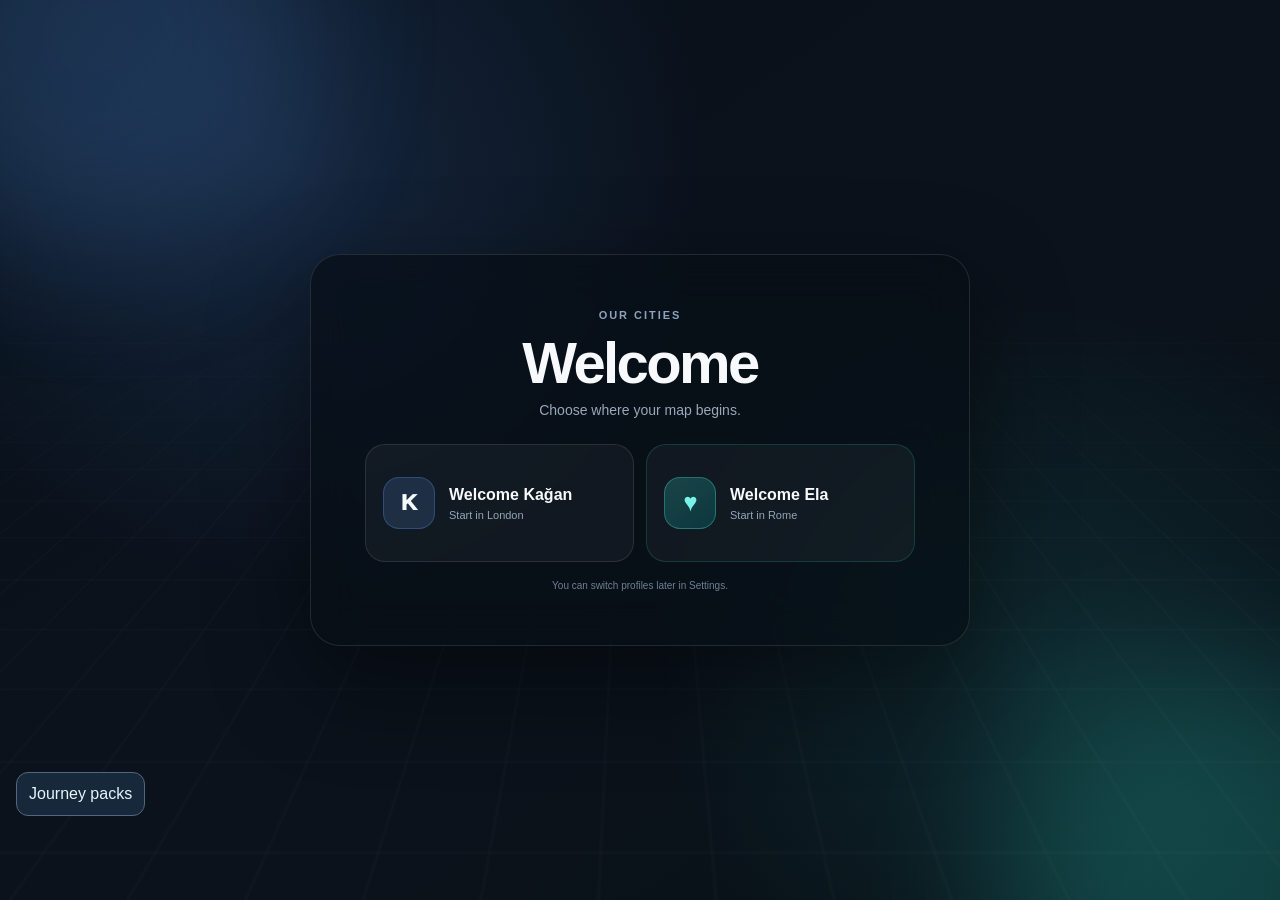
==== commit e0dcb798: "v1.5B - Navigation 2.0" ====
--- a/index.html
+++ b/index.html
@@ -1,353 +1,438 @@
-<!doctype html>
-<html lang="en">
-<head>
-  <meta charset="utf-8" />
-  <meta name="viewport" content="width=device-width, initial-scale=1, viewport-fit=cover" />
-  <meta name="theme-color" content="#0b1017" />
-  <meta name="apple-mobile-web-app-capable" content="yes" />
-  <meta name="apple-mobile-web-app-status-bar-style" content="black-translucent" />
-  <meta name="apple-mobile-web-app-title" content="Everything App" />
-  <title>Everything App by Kağan</title>
-  <link rel="manifest" href="manifest.webmanifest" />
-  <link rel="apple-touch-icon" href="icon-192.png" />
-  <link rel="stylesheet" href="styles.css?v=1.5" />
-</head>
-<body>
-  <main id="app">
-
-    <section id="welcome-screen" class="welcome-screen hidden" aria-label="Welcome to Our Cities">
-      <div class="welcome-ambient welcome-ambient-a"></div>
-      <div class="welcome-ambient welcome-ambient-b"></div>
-      <div class="welcome-card">
-        <div class="welcome-kicker">OUR CITIES</div>
-        <h1>Welcome</h1>
-        <p>Choose where your map begins.</p>
-        <div class="welcome-profiles">
-          <button class="welcome-profile welcome-kagan" data-welcome-profile="kagan">
-            <span class="welcome-profile-mark">K</span>
-            <span><b>Welcome Kağan</b><small>Start in London</small></span>
-          </button>
-          <button class="welcome-profile welcome-ela" data-welcome-profile="ela">
-            <span class="welcome-profile-mark">♥</span>
-            <span><b>Welcome Ela</b><small>Start in Rome</small></span>
-          </button>
-        </div>
-        <div class="welcome-note">You can switch profiles later in Settings.</div>
-      </div>
-    </section>
-    <div id="welcome-heart" class="welcome-heart" aria-hidden="true">♥</div>
-    <div id="map" aria-label="Interactive city map"></div>
-    <div id="city-arrival" class="city-arrival" aria-live="polite"><div class="city-arrival-name"></div><div class="city-arrival-gesture"></div></div>
-
-    <section class="layers-shell" aria-label="Map layers and search">
-      <button id="layers-menu-btn" class="layers-menu-btn glass" aria-expanded="false" aria-controls="layers-panel" aria-label="Open map layers" title="Layers">▱</button>
-
-      <div id="layers-panel" class="layers-panel glass hidden">
-        <div class="layers-panel-head">
-          <div>
-            <div class="panel-kicker">MAP OVERLAYS</div>
-            <div class="panel-title">Layers</div>
-          </div>
-          <button id="layers-panel-close" class="panel-close" aria-label="Close layers">×</button>
-        </div>
-
-        <section class="city-switcher" aria-label="Choose city">
-          <div class="layer-group-head city-switcher-head">
-            <div>
-              <div class="layer-group-title">CITY</div>
-              <div id="city-switcher-sub" class="layer-group-sub">Move between your cities</div>
-            </div>
-          </div>
-          <div id="city-switcher-row" class="city-switcher-row">
-            <button class="city-choice" data-city="london"><span class="city-choice-name">London</span></button>
-            <button class="city-choice city-choice-ela" data-city="rome"><span class="city-choice-name">Rome</span><span class="city-choice-note">Ela ❤️</span></button>
-            <button class="city-choice" data-city="istanbul"><span class="city-choice-name">İstanbul</span></button>
-            <button class="city-choice" data-city="izmir"><span class="city-choice-name">İzmir</span></button>
-          </div>
-          <div id="city-data-status" class="city-data-status"></div>
-        </section>
-
-        <div class="panel-search-wrap">
-          <div class="search-box panel-search-box">
-            <span class="search-icon" aria-hidden="true">⌕</span>
-            <input
-              id="search-input"
-              type="search"
-              autocomplete="off"
-              autocapitalize="off"
-              spellcheck="false"
-              placeholder="Search this city…"
-              aria-label="Search this city"
-            />
-            <button id="search-clear" class="search-clear hidden" aria-label="Clear search">×</button>
-            <div id="search-results" class="search-results hidden" role="listbox"></div>
-          </div>
-        </div>
-
-        <section class="layer-group" aria-label="Favorite place layers">
-          <div class="layer-group-head">
-            <div>
-              <div class="layer-group-title">FAVORITES</div>
-              <div class="layer-group-sub">Choose any combination</div>
-            </div>
-            <button id="favorites-manage-btn" class="tiny-panel-action">Manage</button>
-          </div>
-          <div id="favorite-category-row" class="layer-toggle-row favorite-toggle-row" aria-label="Favorite categories">
-            <button class="panel-layer-toggle favorite-category-toggle" data-favorite-category="all" aria-pressed="false"><span class="panel-layer-icon">★</span><span class="panel-layer-label">All</span></button>
-            <button class="panel-layer-toggle favorite-category-toggle" data-favorite-category="School" aria-pressed="false"><span class="panel-layer-icon">🎓</span><span class="panel-layer-label">School</span></button>
-            <button class="panel-layer-toggle favorite-category-toggle" data-favorite-category="Food" aria-pressed="false"><span class="panel-layer-icon">🍴</span><span class="panel-layer-label">Food</span></button>
-            <button class="panel-layer-toggle favorite-category-toggle" data-favorite-category="Market" aria-pressed="false"><span class="panel-layer-icon">🛒</span><span class="panel-layer-label">Market</span></button>
-            <button class="panel-layer-toggle favorite-category-toggle" data-favorite-category="Health" aria-pressed="false"><span class="panel-layer-icon">♥</span><span class="panel-layer-label">Health</span></button>
-            <button class="panel-layer-toggle favorite-category-toggle" data-favorite-category="Home" aria-pressed="false"><span class="panel-layer-icon">⌂</span><span class="panel-layer-label">Home</span></button>
-            <button class="panel-layer-toggle favorite-category-toggle" data-favorite-category="Shopping" aria-pressed="false"><span class="panel-layer-icon">🛍</span><span class="panel-layer-label">Shopping</span></button>
-            <button class="panel-layer-toggle favorite-category-toggle" data-favorite-category="Sport" aria-pressed="false"><span class="panel-layer-icon">🏃</span><span class="panel-layer-label">Sport</span></button>
-            <button class="panel-layer-toggle favorite-category-toggle" data-favorite-category="Social" aria-pressed="false"><span class="panel-layer-icon">☻</span><span class="panel-layer-label">Social</span></button>
-            <button class="panel-layer-toggle favorite-category-toggle" data-favorite-category="Transport" aria-pressed="false"><span class="panel-layer-icon">◆</span><span class="panel-layer-label">Transport</span></button>
-            <button class="panel-layer-toggle favorite-category-toggle" data-favorite-category="Tech" aria-pressed="false"><span class="panel-layer-icon">⌘</span><span class="panel-layer-label">Tech</span></button>
-            <button class="panel-layer-toggle favorite-category-toggle" data-favorite-category="Admin" aria-pressed="false"><span class="panel-layer-icon">▤</span><span class="panel-layer-label">Admin</span></button>
-            <button class="panel-layer-toggle favorite-category-toggle" data-favorite-category="Other" aria-pressed="false"><span class="panel-layer-icon">●</span><span class="panel-layer-label">Other</span></button>
-          </div>
-        </section>
-
-        <section class="layer-group" aria-label="Transportation layers">
-          <div class="layer-group-head">
-            <div>
-              <div class="layer-group-title">TRANSPORTATION</div>
-              <div class="layer-group-sub">Stack as many as you want</div>
-            </div>
-          </div>
-          <div class="layer-toggle-row">
-            <button id="panel-metro-toggle" class="panel-layer-toggle" data-layer="metro" aria-pressed="false"><span class="panel-layer-icon metro-symbol">M</span><span class="panel-layer-label">Metro</span></button>
-            <button id="panel-rail-toggle" class="panel-layer-toggle" data-layer="rail" aria-pressed="false"><span class="panel-layer-icon rail-symbol">◇</span><span class="panel-layer-label">Rail</span></button>
-            <button id="panel-tram-toggle" class="panel-layer-toggle" data-layer="tram" aria-pressed="false"><span class="panel-layer-icon tram-symbol">▰</span><span class="panel-layer-label">Tram</span></button>
-            <button id="panel-bus-toggle" class="panel-layer-toggle panel-layer-action" data-layer="bus-search" aria-pressed="false" title="Search for a specific bus line"><span class="panel-layer-icon">B</span><span class="panel-layer-label">Bus search</span><span class="panel-layer-badge">SEARCH</span></button>
-          </div>
-        </section>
-
-        <section class="layer-group" aria-label="City information layers">
-          <div class="layer-group-head">
-            <div>
-              <div class="layer-group-title">CITY INFORMATION</div>
-              <div class="layer-group-sub">Analytical overlays</div>
-            </div>
-          </div>
-          <div class="layer-toggle-row">
-            <button id="panel-districts-toggle" class="panel-layer-toggle" data-city-layer="districts" aria-pressed="false"><span class="panel-layer-icon">▦</span><span class="panel-layer-label">Districts</span></button>
-            <button id="panel-weather-toggle" class="panel-layer-toggle" data-city-layer="weather" aria-pressed="false"><span class="panel-layer-icon">℃</span><span class="panel-layer-label">Weather</span></button>
-            <button id="panel-wind-toggle" class="panel-layer-toggle" data-city-layer="wind" aria-pressed="false"><span class="panel-layer-icon">➤</span><span class="panel-layer-label">Wind</span></button>
-            <button id="panel-traffic-toggle" class="panel-layer-toggle" aria-pressed="false"><span class="panel-layer-icon">≋</span><span class="panel-layer-label">Traffic</span></button>
-          </div>
-        </section>
-
-        <div class="layer-panel-footnote">Everything here is a layer. Selecting one never turns another off unless you explicitly tap it again.</div>
-      </div>
-
-      <div class="legacy-layer-controls" aria-hidden="true">
-        <button id="metro-btn"></button><button id="rail-btn"></button><button id="tram-btn"></button><button id="places-btn"></button><button id="favorites-btn"></button><button id="traffic-btn"></button>
-      </div>
-
-      <button id="route-focus-chip" class="route-focus-chip glass hidden" aria-label="Open active favorite route">★ <span data-route-focus-name></span></button>
-      <button id="item-focus-chip" class="item-focus-chip glass hidden" aria-label="Exit focused transport item">◎ <span data-item-focus-name></span> · Exit focus</button>
-    </section>
-
-    <div id="city-clock" class="city-clock glass" aria-live="polite">
-      <div id="city-clock-time" class="city-clock-time">--:--</div>
-      <div id="city-clock-date" class="city-clock-date">---</div>
-    </div>
-    <div class="corner-actions">
-      <button id="info-btn" class="floating-icon glass" aria-label="Map information" title="Information">ⓘ</button>
-      <button id="settings-btn" class="floating-icon glass" aria-label="Settings" title="Settings">⚙</button>
-    </div>
-
-    <section class="base-controls glass" aria-label="Base map controls">
-      <button id="roadmap-btn" class="base-control active">Map</button>
-      <button id="satellite-btn" class="base-control">Satellite</button>
-    </section>
-
-    <div class="right-actions" aria-label="Location and add controls">
-      <button id="location-btn" class="round-action glass" aria-label="Use my location" title="Use my location">◎</button>
-      <button id="add-btn" class="round-action add-action" aria-label="Add to map" title="Add to map">＋</button>
-    </div>
-
-    <div id="network-status" class="network-status glass">Loading Tube network…</div>
-    <div id="data-attribution" class="attribution glass">Transport data © TfL · Tube track geometry © OpenStreetMap contributors · Weather © Open-Meteo</div>
-
-    <section id="detail-card" class="detail-card glass hidden" aria-live="polite" aria-label="Map information">
-      <div class="sheet-handle" aria-hidden="true"></div>
-      <button id="detail-close" class="detail-close" aria-label="Close">×</button>
-      <div id="detail-content"></div>
-    </section>
-
-    <section id="add-sheet" class="detail-card glass hidden" aria-live="polite" aria-label="Add to map">
-      <div class="sheet-handle" aria-hidden="true"></div>
-      <button id="add-close" class="detail-close" aria-label="Close">×</button>
-      <div class="detail-label">ADD TO MAP</div>
-      <h2>Add something</h2>
-      <div class="sub">Frequent places are saved on this device. Favorite routes can already combine Metro, Rail, Tram, Bus and walking segments.</div>
-      <div class="add-options">
-        <button class="add-option route-add-option" data-add-method="navigate"><span>↗</span><b>Create route</b><small>Car, public transport, walk, taxi or custom</small></button>
-        <button class="add-option" data-add-method="search"><span>⌕</span><b>Search location</b><small>Find a place or address in the current city</small></button>
-        <button class="add-option" data-add-method="tap"><span>⌖</span><b>Tap map</b><small>Pick an exact point</small></button>
-        <button class="add-option" data-add-method="current"><span>◎</span><b>Use current location</b><small>Use your device position</small></button>
-        <button class="add-option" data-add-method="centre"><span>＋</span><b>Use map centre</b><small>Use the point currently in view</small></button>
-      </div>
-    </section>
-
-    <section id="favorites-sheet" class="detail-card glass hidden" aria-live="polite" aria-label="Favorites">
-      <div class="sheet-handle" aria-hidden="true"></div>
-      <button id="favorites-close" class="detail-close" aria-label="Close">×</button>
-      <div class="detail-label">FAVORITES</div>
-      <h2 id="favorites-city-title">Your city</h2>
-      <div class="favorites-section">
-        <div class="favorites-heading"><span>Frequent Places</span><small>Choose a category first</small></div>
-        <div id="favorites-category-grid" class="favorites-category-grid"></div>
-        <div id="favorites-category-active" class="favorites-category-active hidden">
-          <button id="favorites-category-back" class="tiny-panel-action">← Categories</button>
-          <b id="favorites-category-title"></b>
-        </div>
-        <div id="favorite-places-list" class="favorites-list"></div>
-      </div>
-      <div class="favorites-section">
-        <div class="favorites-heading"><span>Favorite Routes</span><small>Most used first</small></div>
-        <div id="favorite-routes-list" class="favorites-list"></div>
-      </div>
-      <div class="favorites-section">
-        <div class="favorites-heading"><span>Flight Searches</span><small>Saved airport pairs and dates</small></div>
-        <div id="favorite-flights-list" class="favorites-list"></div>
-      </div>
-    </section>
-
-    <section id="place-editor-sheet" class="detail-card glass hidden" aria-live="polite" aria-label="Save frequent place">
-      <div class="sheet-handle" aria-hidden="true"></div>
-      <button id="place-editor-close" class="detail-close" aria-label="Close">×</button>
-      <div class="detail-label">FREQUENT PLACE</div>
-      <h2>Save this place</h2>
-      <label class="field-label" for="place-name-input">Name</label>
-      <input id="place-name-input" class="form-control" type="text" placeholder="e.g. Imperial College London" />
-      <label class="field-label" for="place-category-input">Category</label>
-      <select id="place-category-input" class="form-control">
-        <option>School</option><option>Food</option><option>Market</option><option>Health</option><option>Home</option><option>Shopping</option><option>Sport</option><option>Social</option><option>Transport</option><option>Tech</option><option>Admin</option><option selected>Other</option>
-      </select>
-      <label class="field-label" for="place-note-input">Note</label>
-      <input id="place-note-input" class="form-control" type="text" placeholder="Optional note" />
-      <label class="favorite-important-row" for="place-important-input">
-        <input id="place-important-input" type="checkbox" />
-        <span><b>Important favorite</b><small>Show a larger marker and keep its name visible on the map.</small></span>
-      </label>
-      <div class="coordinate-readout">Location: <span id="place-coordinate-readout"></span></div>
-      <button id="save-place-btn" class="primary-btn full-btn">Save frequent place</button>
-    </section>
-
-    <section id="location-search-sheet" class="detail-card glass hidden" aria-live="polite" aria-label="Search location">
-      <div class="sheet-handle" aria-hidden="true"></div>
-      <button id="location-search-close" class="detail-close" aria-label="Close">×</button>
-      <div class="detail-label">SEARCH LOCATION</div>
-      <h2 id="location-search-title">Find a place</h2>
-      <div class="inline-search">
-        <input id="location-search-input" class="form-control" type="search" placeholder="Place name or address" />
-        <button id="location-search-btn" class="primary-btn">Search</button>
-      </div>
-      <div id="location-search-status" class="sub detail-section">Search the current city by place name or address.</div>
-      <div class="fineprint detail-section">This search uses Google's Geocoding service. If your project has only Maps JavaScript API enabled, the other add methods still work without it.</div>
-    </section>
-
-    <section id="navigation-sheet" class="detail-card glass hidden" aria-live="polite" aria-label="Navigation">
-      <div class="sheet-handle" aria-hidden="true"></div>
-      <button id="navigation-close" class="detail-close" aria-label="Close">×</button>
-      <div class="detail-label">NAVIGATION</div>
-      <h2>Choose how to get there</h2>
-      <div class="navigation-endpoints navigation-endpoints-v15">
-        <div class="navigation-endpoint navigation-endpoint-search" data-nav-endpoint="origin">
-          <span>FROM</span>
-          <input id="navigation-origin-input" class="navigation-endpoint-input" type="search" autocomplete="off" spellcheck="false" placeholder="Current location or search…" />
-          <b id="navigation-origin-name" class="hidden">Current location</b>
-          <div id="navigation-origin-results" class="navigation-endpoint-results hidden"></div>
-        </div>
-        <div class="navigation-endpoint navigation-endpoint-search" data-nav-endpoint="destination">
-          <span>TO</span>
-          <input id="navigation-destination-input" class="navigation-endpoint-input" type="search" autocomplete="off" spellcheck="false" placeholder="Map centre or search…" />
-          <b id="navigation-destination-name" class="hidden">Map centre</b>
-          <div id="navigation-destination-results" class="navigation-endpoint-results hidden"></div>
-        </div>
-      </div>
-      <div class="navigation-quick-actions"><button id="navigation-use-location" class="tiny-panel-action">◎ Use my location</button><button id="navigation-destination-centre" class="tiny-panel-action">＋ Destination = map centre</button></div>
-      <div class="navigation-mode-grid" id="navigation-mode-grid">
-        <button class="navigation-mode" data-nav-mode="drive"><span>🚗</span><b>Car</b><small>Traffic-aware</small></button>
-        <button class="navigation-mode" data-nav-mode="transit"><span>🚇</span><b>Public transport</b><small>Transfers included</small></button>
-        <button class="navigation-mode" data-nav-mode="walk"><span>🚶</span><b>Walk</b><small>Walkable roads</small></button>
-        <button class="navigation-mode" data-nav-mode="taxi"><span>🚕</span><b>Taxi</b><small>Traffic + fare estimate</small></button>
-        <button class="navigation-mode navigation-mode-fastest" data-nav-mode="fastest"><span>⚡</span><b>Fastest</b><small>Any mode · air included</small></button>
-        <button class="navigation-mode navigation-mode-custom" data-nav-mode="custom"><span>★</span><b>Custom route</b><small>Build it yourself</small></button>
-      </div>
-      <div id="navigation-status" class="sub detail-section">Choose a mode to calculate routes.</div>
-      <div id="navigation-segment-legend" class="navigation-segment-legend hidden"></div>
-      <div id="navigation-taxi-ranks" class="navigation-taxi-ranks hidden"></div>
-      <div id="navigation-results" class="navigation-results"></div>
-    </section>
-
-    <section id="route-editor-sheet" class="detail-card glass hidden" aria-live="polite" aria-label="Create favorite route">
-      <div class="sheet-handle" aria-hidden="true"></div>
-      <button id="route-editor-close" class="detail-close" aria-label="Close">×</button>
-      <div class="detail-label">FAVORITE ROUTE</div>
-      <h2>Create a route</h2>
-      <label class="field-label" for="route-name-input">Route name</label>
-      <input id="route-name-input" class="form-control" type="text" placeholder="e.g. Eastside → Heathrow" />
-      <div class="favorites-heading route-builder-heading"><span>Segments</span><small>Put them in travel order</small></div>
-      <div id="route-segments" class="route-segments"></div>
-      <button id="add-route-segment-btn" class="secondary-btn compact-btn">＋ Add segment</button>
-      <button id="save-route-btn" class="primary-btn full-btn">Save favorite route</button>
-      <div class="fineprint detail-section">Choose a service plus start and end stations. Finished transport segments glow on the map. Bus segments are saved for the later directions build.</div>
-    </section>
-
-    <section id="key-modal" class="modal">
-      <div class="modal-card">
-        <div class="modal-kicker">GOOGLE MAPS SETUP</div>
-        <h1>Connect Google Maps</h1>
-        <p>
-          This map uses Google Maps for the basemap, satellite imagery, high-resolution zoom and live traffic.
-          Paste your Maps JavaScript API key below. It is stored only in this browser.
-        </p>
-        <label for="api-key-input">Google Maps JavaScript API key</label>
-        <input id="api-key-input" type="password" autocomplete="off" placeholder="AIza…" />
-        <div class="modal-actions">
-          <button id="save-key-btn" class="primary-btn">Open map</button>
-          <a class="text-link" href="https://developers.google.com/maps/documentation/javascript/get-api-key" target="_blank" rel="noreferrer">Get a key</a>
-        </div>
-        <p class="fineprint">Keep the key restricted to your GitHub Pages domain and localhost.</p>
-      </div>
-    </section>
-
-    <section id="settings-modal" class="modal hidden">
-      <div class="modal-card small">
-        <button id="settings-close" class="detail-close" aria-label="Close">×</button>
-        <div class="modal-kicker">SETTINGS</div>
-        <h2>Map settings</h2>
-        <button id="replace-key-btn" class="secondary-btn">Replace Google Maps key</button>
-        <button id="refresh-tfl-btn" class="secondary-btn">Refresh transport data</button>
-        <button id="switch-profile-btn" class="secondary-btn">Switch profile</button>
-        <p class="fineprint">Metro, Rail and Tram data are cached on your device for 24 hours to make mobile loading faster.</p>
-      </div>
-    </section>
-
-    <div id="toast" class="toast glass hidden" role="status" aria-live="polite"></div>
-  </main>
-
-  <script>
-    // Development: prevent old localhost service workers from serving stale JavaScript.
-    if (location.hostname === "localhost" || location.hostname === "127.0.0.1") {
-      if ("serviceWorker" in navigator) {
-        navigator.serviceWorker.getRegistrations()
-          .then(registrations => registrations.forEach(r => r.unregister()))
-          .catch(() => {});
-      }
-      if ("caches" in window) {
-        caches.keys()
-          .then(keys => Promise.all(keys.map(k => caches.delete(k))))
-          .catch(() => {});
-      }
-    }
-  </script>
-
-  <script src="app.js?v=1.5"></script>
-</body>
-</html>
+<!doctype html>
+<html lang="en">
+<head>
+  <meta charset="utf-8" />
+  <meta name="viewport" content="width=device-width, initial-scale=1, viewport-fit=cover" />
+  <meta name="theme-color" content="#0b1017" />
+  <meta name="apple-mobile-web-app-capable" content="yes" />
+  <meta name="apple-mobile-web-app-status-bar-style" content="black-translucent" />
+  <meta name="apple-mobile-web-app-title" content="Everything App" />
+  <title>Everything App by Kağan</title>
+  <link rel="manifest" href="manifest.webmanifest" />
+  <link rel="apple-touch-icon" href="icon.svg" />
+  <link rel="stylesheet" href="styles.css?v=1.5B" />
+  <link rel="stylesheet" href="navigation.css?v=1.5B">
+</head>
+<body>
+  <main id="app">
+
+    <section id="welcome-screen" class="welcome-screen hidden" aria-label="Welcome to Our Cities">
+      <div class="welcome-ambient welcome-ambient-a"></div>
+      <div class="welcome-ambient welcome-ambient-b"></div>
+      <div class="welcome-card">
+        <div class="welcome-kicker">OUR CITIES</div>
+        <h1>Welcome</h1>
+        <p>Choose where your map begins.</p>
+        <div class="welcome-profiles">
+          <button class="welcome-profile welcome-kagan" data-welcome-profile="kagan">
+            <span class="welcome-profile-mark">K</span>
+            <span><b>Welcome Kağan</b><small>Start in London</small></span>
+          </button>
+          <button class="welcome-profile welcome-ela" data-welcome-profile="ela">
+            <span class="welcome-profile-mark">♥</span>
+            <span><b>Welcome Ela</b><small>Start in Rome</small></span>
+          </button>
+        </div>
+        <div class="welcome-note">You can switch profiles later in Settings.</div>
+      </div>
+    </section>
+    <div id="welcome-heart" class="welcome-heart" aria-hidden="true">♥</div>
+    <div id="map" aria-label="Interactive city map"></div>
+    <div id="city-arrival" class="city-arrival" aria-live="polite"><div class="city-arrival-name"></div><div class="city-arrival-gesture"></div></div>
+
+    <section class="layers-shell" aria-label="Map layers and search">
+      <button id="layers-menu-btn" class="layers-menu-btn glass" aria-expanded="false" aria-controls="layers-panel" aria-label="Open map layers" title="Layers">▱</button>
+
+      <div id="layers-panel" class="layers-panel glass hidden">
+        <div class="layers-panel-head">
+          <div>
+            <div class="panel-kicker">MAP OVERLAYS</div>
+            <div class="panel-title">Layers</div>
+          </div>
+          <button id="layers-panel-close" class="panel-close" aria-label="Close layers">×</button>
+        </div>
+
+        <section class="city-switcher" aria-label="Choose city">
+          <div class="layer-group-head city-switcher-head">
+            <div>
+              <div class="layer-group-title">CITY</div>
+              <div id="city-switcher-sub" class="layer-group-sub">Move between your cities</div>
+            </div>
+          </div>
+          <div id="city-switcher-row" class="city-switcher-row">
+            <button class="city-choice" data-city="london"><span class="city-choice-name">London</span></button>
+            <button class="city-choice city-choice-ela" data-city="rome"><span class="city-choice-name">Rome</span><span class="city-choice-note">Ela ❤️</span></button>
+            <button class="city-choice" data-city="istanbul"><span class="city-choice-name">İstanbul</span></button>
+            <button class="city-choice" data-city="izmir"><span class="city-choice-name">İzmir</span></button>
+          </div>
+          <div id="city-data-status" class="city-data-status"></div>
+        </section>
+
+        <div class="panel-search-wrap">
+          <div class="search-box panel-search-box">
+            <span class="search-icon" aria-hidden="true">⌕</span>
+            <input
+              id="search-input"
+              type="search"
+              autocomplete="off"
+              autocapitalize="off"
+              spellcheck="false"
+              placeholder="Search this city…"
+              aria-label="Search this city"
+            />
+            <button id="search-clear" class="search-clear hidden" aria-label="Clear search">×</button>
+            <div id="search-results" class="search-results hidden" role="listbox"></div>
+          </div>
+        </div>
+
+        <section class="layer-group" aria-label="Favorite place layers">
+          <div class="layer-group-head">
+            <div>
+              <div class="layer-group-title">FAVORITES</div>
+              <div class="layer-group-sub">Choose any combination</div>
+            </div>
+            <button id="favorites-manage-btn" class="tiny-panel-action">Manage</button>
+          </div>
+          <div id="favorite-category-row" class="layer-toggle-row favorite-toggle-row" aria-label="Favorite categories">
+            <button class="panel-layer-toggle favorite-category-toggle" data-favorite-category="Avoid" aria-pressed="false"><span class="panel-layer-icon">❌</span><span class="panel-layer-label">Not to Go</span></button>
+            <button class="panel-layer-toggle favorite-category-toggle" data-favorite-category="all" aria-pressed="false"><span class="panel-layer-icon">★</span><span class="panel-layer-label">All</span></button>
+            <button class="panel-layer-toggle favorite-category-toggle" data-favorite-category="School" aria-pressed="false"><span class="panel-layer-icon">🎓</span><span class="panel-layer-label">School</span></button>
+            <button class="panel-layer-toggle favorite-category-toggle" data-favorite-category="Food" aria-pressed="false"><span class="panel-layer-icon">🍴</span><span class="panel-layer-label">Food</span></button>
+            <button class="panel-layer-toggle favorite-category-toggle" data-favorite-category="Market" aria-pressed="false"><span class="panel-layer-icon">🛒</span><span class="panel-layer-label">Market</span></button>
+            <button class="panel-layer-toggle favorite-category-toggle" data-favorite-category="Health" aria-pressed="false"><span class="panel-layer-icon">♥</span><span class="panel-layer-label">Health</span></button>
+            <button class="panel-layer-toggle favorite-category-toggle" data-favorite-category="Home" aria-pressed="false"><span class="panel-layer-icon">⌂</span><span class="panel-layer-label">Home</span></button>
+            <button class="panel-layer-toggle favorite-category-toggle" data-favorite-category="Shopping" aria-pressed="false"><span class="panel-layer-icon">🛍</span><span class="panel-layer-label">Shopping</span></button>
+            <button class="panel-layer-toggle favorite-category-toggle" data-favorite-category="Sport" aria-pressed="false"><span class="panel-layer-icon">🏃</span><span class="panel-layer-label">Sport</span></button>
+            <button class="panel-layer-toggle favorite-category-toggle" data-favorite-category="Social" aria-pressed="false"><span class="panel-layer-icon">☻</span><span class="panel-layer-label">Social</span></button>
+            <button class="panel-layer-toggle favorite-category-toggle" data-favorite-category="Transport" aria-pressed="false"><span class="panel-layer-icon">◆</span><span class="panel-layer-label">Transport</span></button>
+            <button class="panel-layer-toggle favorite-category-toggle" data-favorite-category="Tech" aria-pressed="false"><span class="panel-layer-icon">⌘</span><span class="panel-layer-label">Tech</span></button>
+            <button class="panel-layer-toggle favorite-category-toggle" data-favorite-category="Admin" aria-pressed="false"><span class="panel-layer-icon">▤</span><span class="panel-layer-label">Admin</span></button>
+            <button class="panel-layer-toggle favorite-category-toggle" data-favorite-category="Other" aria-pressed="false"><span class="panel-layer-icon">●</span><span class="panel-layer-label">Other</span></button>
+          </div>
+        </section>
+
+        <section class="layer-group" aria-label="Transportation layers">
+          <div class="layer-group-head">
+            <div>
+              <div class="layer-group-title">TRANSPORTATION</div>
+              <div class="layer-group-sub">Stack as many as you want</div>
+            </div>
+          </div>
+          <div class="layer-toggle-row">
+            <button id="panel-metro-toggle" class="panel-layer-toggle" data-layer="metro" aria-pressed="false"><span class="panel-layer-icon metro-symbol">M</span><span class="panel-layer-label">Metro</span></button>
+            <button id="panel-rail-toggle" class="panel-layer-toggle" data-layer="rail" aria-pressed="false"><span class="panel-layer-icon rail-symbol">◇</span><span class="panel-layer-label">Rail</span></button>
+            <button id="panel-tram-toggle" class="panel-layer-toggle" data-layer="tram" aria-pressed="false"><span class="panel-layer-icon tram-symbol">▰</span><span class="panel-layer-label">Tram</span></button>
+            <button id="panel-bus-toggle" class="panel-layer-toggle panel-layer-action" data-layer="bus-search" aria-pressed="false" title="Search for a specific bus line"><span class="panel-layer-icon">B</span><span class="panel-layer-label">Bus search</span><span class="panel-layer-badge">SEARCH</span></button>
+          </div>
+        </section>
+
+        <section class="layer-group" aria-label="City information layers">
+          <div class="layer-group-head">
+            <div>
+              <div class="layer-group-title">CITY INFORMATION</div>
+              <div class="layer-group-sub">Analytical overlays</div>
+            </div>
+          </div>
+          <div class="layer-toggle-row">
+            <button id="panel-districts-toggle" class="panel-layer-toggle" data-city-layer="districts" aria-pressed="false"><span class="panel-layer-icon">▦</span><span class="panel-layer-label">Districts</span></button>
+            <button id="panel-weather-toggle" class="panel-layer-toggle" data-city-layer="weather" aria-pressed="false"><span class="panel-layer-icon">℃</span><span class="panel-layer-label">Weather</span></button>
+            <button id="panel-wind-toggle" class="panel-layer-toggle" data-city-layer="wind" aria-pressed="false"><span class="panel-layer-icon">➤</span><span class="panel-layer-label">Wind</span></button>
+            <button id="panel-traffic-toggle" class="panel-layer-toggle" aria-pressed="false"><span class="panel-layer-icon">≋</span><span class="panel-layer-label">Traffic</span></button>
+          </div>
+        </section>
+
+        <div class="layer-panel-footnote">Everything here is a layer. Selecting one never turns another off unless you explicitly tap it again.</div>
+      </div>
+
+      <div class="legacy-layer-controls" aria-hidden="true">
+        <button id="metro-btn"></button><button id="rail-btn"></button><button id="tram-btn"></button><button id="places-btn"></button><button id="favorites-btn"></button><button id="traffic-btn"></button>
+      </div>
+
+      <button id="route-focus-chip" class="route-focus-chip glass hidden" aria-label="Open active favorite route">★ <span data-route-focus-name></span></button>
+      <button id="item-focus-chip" class="item-focus-chip glass hidden" aria-label="Exit focused transport item">◎ <span data-item-focus-name></span> · Exit focus</button>
+    </section>
+
+    <div id="city-clock" class="city-clock glass" aria-live="polite">
+      <div id="city-clock-time" class="city-clock-time">--:--</div>
+      <div id="city-clock-date" class="city-clock-date">---</div>
+    </div>
+    <div class="corner-actions">
+      <button id="info-btn" class="floating-icon glass" aria-label="Map information" title="Information">ⓘ</button>
+      <button id="settings-btn" class="floating-icon glass" aria-label="Settings" title="Settings">⚙</button>
+    </div>
+
+    <section class="base-controls glass" aria-label="Base map controls">
+      <button id="roadmap-btn" class="base-control active">Map</button>
+      <button id="satellite-btn" class="base-control">Satellite</button>
+    </section>
+
+    <div class="right-actions" aria-label="Location and add controls">
+      <button id="location-btn" class="round-action glass" aria-label="Use my location" title="Use my location">◎</button>
+      <button id="add-btn" class="round-action add-action" aria-label="Add to map" title="Add to map">＋</button>
+    </div>
+
+    <div id="network-status" class="network-status glass">Loading Tube network…</div>
+    <div id="data-attribution" class="attribution glass">Transport data © TfL · Tube track geometry © OpenStreetMap contributors · Weather © Open-Meteo</div>
+
+    <section id="detail-card" class="detail-card glass hidden" aria-live="polite" aria-label="Map information">
+      <div class="sheet-handle" aria-hidden="true"></div>
+      <button id="detail-close" class="detail-close" aria-label="Close">×</button>
+      <div id="detail-content"></div>
+    </section>
+
+    <section id="add-sheet" class="detail-card glass hidden" aria-live="polite" aria-label="Add to map">
+      <div class="sheet-handle" aria-hidden="true"></div>
+      <button id="add-close" class="detail-close" aria-label="Close">×</button>
+      <div class="detail-label">ADD TO MAP</div>
+      <h2>Add something</h2>
+      <div class="sub">Frequent places are saved on this device. Favorite routes can already combine Metro, Rail, Tram, Bus and walking segments.</div>
+      <div class="add-options">
+        <button class="add-option route-add-option" data-add-method="navigate"><span>↗</span><b>Create route</b><small>Car, public transport, walk, taxi or custom</small></button>
+        <button class="add-option" data-add-method="search"><span>⌕</span><b>Search location</b><small>Find a place or address in the current city</small></button>
+        <button class="add-option" data-add-method="tap"><span>⌖</span><b>Tap map</b><small>Pick an exact point</small></button>
+        <button class="add-option" data-add-method="current"><span>◎</span><b>Use current location</b><small>Use your device position</small></button>
+        <button class="add-option" data-add-method="centre"><span>＋</span><b>Use map centre</b><small>Use the point currently in view</small></button>
+      </div>
+    </section>
+
+    <section id="favorites-sheet" class="detail-card glass hidden" aria-live="polite" aria-label="Favorites">
+      <div class="sheet-handle" aria-hidden="true"></div>
+      <button id="favorites-close" class="detail-close" aria-label="Close">×</button>
+      <div class="detail-label">FAVORITES</div>
+      <h2 id="favorites-city-title">Your city</h2>
+      <div class="favorites-section">
+        <div class="favorites-heading"><span>Frequent Places</span><small>Choose a category first</small></div>
+        <div id="favorites-category-grid" class="favorites-category-grid"></div>
+        <div id="favorites-category-active" class="favorites-category-active hidden">
+          <button id="favorites-category-back" class="tiny-panel-action">← Categories</button>
+          <b id="favorites-category-title"></b>
+        </div>
+        <div id="favorite-places-list" class="favorites-list"></div>
+      </div>
+      <div class="favorites-section">
+        <div class="favorites-heading"><span>Favorite Routes</span><small>Most used first</small></div>
+        <div id="favorite-routes-list" class="favorites-list"></div>
+      </div>
+      <div class="favorites-section">
+        <div class="favorites-heading"><span>Flight Searches</span><small>Saved airport pairs and dates</small></div>
+        <div id="favorite-flights-list" class="favorites-list"></div>
+      </div>
+    </section>
+
+    <section id="place-editor-sheet" class="detail-card glass hidden" aria-live="polite" aria-label="Save frequent place">
+      <div class="sheet-handle" aria-hidden="true"></div>
+      <button id="place-editor-close" class="detail-close" aria-label="Close">×</button>
+      <div class="detail-label">FREQUENT PLACE</div>
+      <h2>Save this place</h2>
+      <label class="field-label" for="place-name-input">Name</label>
+      <input id="place-name-input" class="form-control" type="text" placeholder="e.g. Imperial College London" />
+      <label class="field-label" for="place-category-input">Category</label>
+      <select id="place-category-input" class="form-control">
+<option value="Avoid">❌ Places Not to Go</option><option>School</option><option>Food</option><option>Market</option><option>Health</option><option>Home</option><option>Shopping</option><option>Sport</option><option>Social</option><option>Transport</option><option>Tech</option><option>Admin</option><option selected>Other</option>
+      </select>
+      <label class="field-label" for="place-note-input">Note</label>
+      <input id="place-note-input" class="form-control" type="text" placeholder="Optional note" />
+      <div id="account-place-scope-wrap" class="account-scope-field">
+        <label class="field-label" for="account-place-collection">Save to collection</label>
+        <select id="account-place-collection" class="form-control">
+          <option data-own="1" value="kagan">My favorites</option>
+          <option value="together">Together ❤️</option>
+        </select>
+        <small>Available after signing into Accounts. Both partners can view each other's shared favorites.</small>
+      </div>
+      <label class="favorite-important-row" for="place-important-input">
+        <input id="place-important-input" type="checkbox" />
+        <span><b>Important favorite</b><small>Show a larger marker and keep its name visible on the map.</small></span>
+      </label>
+      <div class="coordinate-readout">Location: <span id="place-coordinate-readout"></span></div>
+      <button id="save-place-btn" class="primary-btn full-btn">Save frequent place</button>
+    </section>
+
+    <section id="location-search-sheet" class="detail-card glass hidden" aria-live="polite" aria-label="Search location">
+      <div class="sheet-handle" aria-hidden="true"></div>
+      <button id="location-search-close" class="detail-close" aria-label="Close">×</button>
+      <div class="detail-label">SEARCH LOCATION</div>
+      <h2 id="location-search-title">Find a place</h2>
+      <div class="inline-search">
+        <input id="location-search-input" class="form-control" type="search" placeholder="Place name or address" />
+        <button id="location-search-btn" class="primary-btn">Search</button>
+      </div>
+      <div id="location-search-status" class="sub detail-section">Search the current city by place name or address.</div>
+      <div class="fineprint detail-section">This search uses Google's Geocoding service. If your project has only Maps JavaScript API enabled, the other add methods still work without it.</div>
+    </section>
+
+    <section id="navigation-sheet" class="detail-card glass hidden" aria-live="polite" aria-label="Navigation">
+      <div class="sheet-handle" aria-hidden="true"></div>
+      <button id="navigation-close" class="detail-close" aria-label="Close">×</button>
+      <div class="detail-label">NAVIGATION</div>
+      <h2>Choose how to get there</h2>
+      <div class="navigation-endpoints navigation-endpoints-v15">
+        <div class="navigation-endpoint navigation-endpoint-search" data-nav-endpoint="origin">
+          <span>FROM</span>
+          <input id="navigation-origin-input" class="navigation-endpoint-input" type="search" autocomplete="off" spellcheck="false" placeholder="Current location or search…" />
+          <b id="navigation-origin-name" class="hidden">Current location</b>
+          <div id="navigation-origin-results" class="navigation-endpoint-results hidden"></div>
+        </div>
+        <div class="navigation-endpoint navigation-endpoint-search" data-nav-endpoint="destination">
+          <span>TO</span>
+          <input id="navigation-destination-input" class="navigation-endpoint-input" type="search" autocomplete="off" spellcheck="false" placeholder="Map centre or search…" />
+          <b id="navigation-destination-name" class="hidden">Map centre</b>
+          <div id="navigation-destination-results" class="navigation-endpoint-results hidden"></div>
+        </div>
+      </div>
+      <div class="navigation-quick-actions"><button id="navigation-use-location" class="tiny-panel-action">◎ Use my location</button><button id="navigation-destination-centre" class="tiny-panel-action">＋ Destination = map centre</button></div>
+      <div class="navigation-mode-grid" id="navigation-mode-grid">
+        <button class="navigation-mode" data-nav-mode="drive"><span>🚗</span><b>Car</b><small>Traffic-aware</small></button>
+        <button class="navigation-mode" data-nav-mode="transit"><span>🚇</span><b>Public transport</b><small>Transfers included</small></button>
+        <button class="navigation-mode" data-nav-mode="walk"><span>🚶</span><b>Walk</b><small>Walkable roads</small></button>
+        <button class="navigation-mode" data-nav-mode="taxi"><span>🚕</span><b>Taxi</b><small>Road time · pickup extra</small></button>
+        <button class="navigation-mode navigation-mode-fastest" data-nav-mode="fastest"><span>⚡</span><b>Fastest</b><small>Compare journey times</small></button>
+        <button class="navigation-mode navigation-mode-custom" data-nav-mode="custom"><span>★</span><b>Custom route</b><small>Build it yourself</small></button>
+      </div>
+      <div id="navigation-status" class="sub detail-section">Choose a mode to calculate routes.</div>
+      <div id="navigation-segment-legend" class="navigation-segment-legend hidden"></div>
+      <div id="navigation-taxi-ranks" class="navigation-taxi-ranks hidden"></div>
+      <div id="navigation-results" class="navigation-results"></div>
+    </section>
+
+    <section id="route-editor-sheet" class="detail-card glass hidden" aria-live="polite" aria-label="Create favorite route">
+      <div class="sheet-handle" aria-hidden="true"></div>
+      <button id="route-editor-close" class="detail-close" aria-label="Close">×</button>
+      <div class="detail-label">FAVORITE ROUTE</div>
+      <h2>Create a route</h2>
+      <label class="field-label" for="route-name-input">Route name</label>
+      <input id="route-name-input" class="form-control" type="text" placeholder="e.g. Eastside → Heathrow" />
+      <div class="favorites-heading route-builder-heading"><span>Segments</span><small>Put them in travel order</small></div>
+      <div id="route-segments" class="route-segments"></div>
+      <button id="add-route-segment-btn" class="secondary-btn compact-btn">＋ Add segment</button>
+      <button id="save-route-btn" class="primary-btn full-btn">Save favorite route</button>
+      <div class="fineprint detail-section">Choose a service plus start and end stations. Finished transport segments glow on the map. Bus segments are saved for the later directions build.</div>
+    </section>
+
+    <section id="key-modal" class="modal">
+      <div class="modal-card">
+        <div class="modal-kicker">GOOGLE MAPS SETUP</div>
+        <h1>Connect Google Maps</h1>
+        <p>
+          This map uses Google Maps for the basemap, satellite imagery, high-resolution zoom and live traffic.
+          Paste your Maps JavaScript API key below. It is stored only in this browser.
+        </p>
+        <label for="api-key-input">Google Maps JavaScript API key</label>
+        <input id="api-key-input" type="password" autocomplete="off" placeholder="AIza…" />
+        <div class="modal-actions">
+          <button id="save-key-btn" class="primary-btn">Open map</button>
+          <a class="text-link" href="https://developers.google.com/maps/documentation/javascript/get-api-key" target="_blank" rel="noreferrer">Get a key</a>
+        </div>
+        <p class="fineprint">Keep the key restricted to your GitHub Pages domain and localhost.</p>
+      </div>
+    </section>
+
+    <section id="settings-modal" class="modal hidden">
+      <div class="modal-card small">
+        <button id="settings-close" class="detail-close" aria-label="Close">×</button>
+        <div class="modal-kicker">SETTINGS</div>
+        <h2>Map settings</h2>
+        <button id="replace-key-btn" class="secondary-btn">Replace Google Maps key</button>
+        <button id="refresh-tfl-btn" class="secondary-btn">Refresh transport data</button>
+        <button id="switch-profile-btn" class="secondary-btn">Switch profile</button>
+        <button id="accounts-btn" class="secondary-btn">🔐 Accounts & shared data</button>
+        <p class="fineprint">Metro, Rail and Tram data are cached on your device for 24 hours to make mobile loading faster.</p>
+      </div>
+    </section>
+
+
+    <!-- v1.5A account settings: account identity is Supabase Auth, NEVER the decorative welcome profile. -->
+    <section id="account-modal" class="modal hidden" aria-label="Private accounts and shared data">
+      <div class="modal-card account-modal-card glass">
+        <button id="account-close" class="detail-close" aria-label="Close account settings">×</button>
+        <div class="modal-kicker">EVERYTHING APP · V1.5A</div>
+        <h2>Our Accounts ❤️</h2>
+        <p id="account-identity" class="account-help">Not signed in</p>
+        <p id="account-status" class="account-status" role="status" aria-live="polite">Existing favorites stay on this device until you explicitly import them.</p>
+
+        <section id="account-configuration" class="account-section">
+          <h3>1 · Connect your private database</h3>
+          <p class="account-help">Create a Supabase project, run cloud-schema.sql, and invite both users. Enter only the Project URL and the <b>publishable</b> key. Never enter a secret or service_role key.</p>
+          <label class="field-label" for="account-project-url">Project URL</label>
+          <input id="account-project-url" class="form-control" type="url" autocomplete="off" placeholder="https://yourproject.supabase.co" />
+          <label class="field-label" for="account-public-key">Publishable key (safe for browser)</label>
+          <input id="account-public-key" class="form-control" type="password" autocomplete="off" placeholder="sb_publishable_..." />
+          <button id="account-connect" class="primary-btn full-btn">Connect</button>
+        </section>
+
+        <section id="account-sign-in" class="account-section hidden">
+          <h3>2 · Sign in</h3>
+          <p class="account-help">Use only the email address invited through your private Supabase project.</p>
+          <label class="field-label" for="account-email">Email</label>
+          <input id="account-email" class="form-control" type="email" autocomplete="email" placeholder="Your invited email" />
+          <label class="field-label" for="account-password">Password</label>
+          <input id="account-password" class="form-control" type="password" autocomplete="current-password" placeholder="Your password" />
+          <button id="account-signin-btn" class="primary-btn full-btn">Sign in</button>
+        </section>
+
+        <section id="account-pending" class="account-section hidden">
+          <h3>Waiting for pairing</h3>
+          <p class="account-help">You have a valid login but cannot access any workspace until the project owner runs PAIR_ACCOUNTS.sql with both Auth user UUIDs.</p>
+          <button id="account-refresh-member" class="secondary-btn">Refresh membership</button>
+        </section>
+
+        <section id="account-workspace" class="account-section hidden">
+          <div class="account-section-head"><h3>Our private workspace</h3><button id="account-signout" class="tiny-panel-action">Sign out</button></div>
+          <p id="account-mode" class="account-help">Local map active</p>
+          <div class="account-action-grid">
+            <button id="account-download-local" class="secondary-btn">↓ Backup local data</button>
+            <button id="account-import" class="primary-btn">↑ Import my existing favorites</button>
+            <button id="account-cloud-activate" class="secondary-btn">Use cloud workspace</button>
+            <button id="account-cloud-local" class="secondary-btn hidden">Use original device data</button>
+            <button id="account-refresh" class="secondary-btn">↻ Refresh shared data</button>
+            <button id="account-retry-sync" class="secondary-btn">Retry pending sync</button>
+            <button id="account-download-cloud" class="secondary-btn">↓ Export cloud + history</button>
+            <button id="account-undo" class="secondary-btn">↶ Undo recent deletion</button>
+          </div>
+          <p class="account-help">Personal collections are visible to both partners, but their creator controls edits. Together is shared. Private notes are visible only to the author. Passwords and coordinates are never needed for account setup.</p>
+          <label class="field-label" for="account-new-collection">Your default collection</label>
+          <select id="account-new-collection" class="form-control"><option value="kagan" data-own="1">My collection</option><option value="together">Together ❤️</option></select>
+          <h3>Favorite places and routes</h3>
+          <div id="account-entry-list" class="account-list"></div>
+          <h3>Notes on any location</h3>
+          <p class="account-help">Open a place and tap Add note, or enter a location name here. You can create notes without favoriting a place.</p>
+          <label class="field-label" for="account-note-place">Place</label>
+          <input id="account-note-place" class="form-control" maxlength="160" placeholder="Place name" />
+          <label class="field-label" for="account-note-text">Your note</label>
+          <textarea id="account-note-text" class="form-control account-note-text" rows="3" maxlength="4000" placeholder="A memory, warning or something to remember…"></textarea>
+          <label class="field-label" for="account-note-visibility">Who can read this?</label>
+          <select id="account-note-visibility" class="form-control"><option value="shared">Both of us ❤️</option><option value="private">Only me</option></select>
+          <button id="account-note-save" class="primary-btn full-btn">Save note</button>
+          <div id="account-notes-list" class="account-list"></div>
+          <h3>Trash & undo</h3>
+          <div id="account-trash-list" class="account-list"></div>
+          <h3>Earlier versions</h3>
+          <p class="account-help">Use History beside an item to see and restore earlier versions. Cloud data is not deleted permanently by this app.</p>
+          <div id="account-history-list" class="account-list"></div>
+          <h3>Account password</h3>
+          <label class="field-label" for="account-new-password">Set/change password after accepting invitation</label>
+          <input id="account-new-password" class="form-control" type="password" autocomplete="new-password" placeholder="At least 12 characters" />
+          <button id="account-update-password" class="secondary-btn">Update password</button>
+        </section>
+        <button id="account-open-setup" class="tiny-panel-action">Change database connection settings</button>
+        <div class="account-help">Supabase session stays on this browser unless you sign out. Do not use shared/public devices for private notes. This is an opt-in feature until configured.</div>
+      </div>
+    </section>
+
+    <div id="toast" class="toast glass hidden" role="status" aria-live="polite"></div>
+  </main>
+
+
+
+  <script src="app.js?v=1.5B"></script>
+  <script src="accounts.js?v=1.5B"></script>
+  <script src="navigation-core.js?v=1.5B"></script>
+  <script src="navigation.js?v=1.5B"></script>
+  <script>
+    // A refreshed, network-first shell prevents stale UI after future releases.
+    if (location.protocol === "https:" && "serviceWorker" in navigator) {
+      window.addEventListener("load", () => navigator.serviceWorker.register("./sw.js", { scope: "./" }).catch(console.warn));
+    }
+  </script>
+</body>
+</html>
--- a/styles.css
+++ b/styles.css
@@ -2483,3 +2483,33 @@
 .plane-route-marker{position:absolute;transform:translate(-50%,-50%);display:flex;align-items:center;gap:6px;padding:5px 8px;border-radius:11px;background:rgba(7,13,22,.90);border:1px solid rgba(255,255,255,.20);box-shadow:0 8px 26px rgba(0,0,0,.40);color:#fff;font-size:8px;font-weight:900;white-space:nowrap;pointer-events:none;z-index:120;}
 .plane-route-marker svg{width:22px;height:22px;color:#fff;transform:rotate(20deg);}
 @media(max-width:720px){.recent-search-head{font-size:7.5px}.plane-route-marker span{display:none}.plane-route-marker{padding:5px;border-radius:50%}.plane-route-marker svg{width:20px;height:20px}}
+
+/* v1.5A private cloud workspace */
+.account-modal-card { max-height: min(88vh, 860px); overflow-y: auto; width: min(630px, calc(100vw - 24px)); padding-bottom: max(20px,env(safe-area-inset-bottom)); }
+.account-modal-card h3 { margin: 17px 0 9px; font-size: 14px; }
+.account-section { border-top: 1px solid var(--line); margin-top: 16px; padding-top: 14px; display: grid; gap: 8px; }
+.account-section-head { display: flex; justify-content: space-between; gap: 10px; align-items: center; }
+.account-section-head h3 { margin: 0; }
+.account-help { font-size: 12px; line-height: 1.55; color: var(--muted); margin: 3px 0; }
+.account-status { border: 1px solid rgba(74,211,180,.25); background: rgba(74,211,180,.08); border-radius: 11px; padding: 10px; font-size: 12px; line-height: 1.5; }
+.account-status.account-error { border-color: rgba(242,106,125,.55); color: #ffadbb; background: rgba(242,106,125,.09); }
+.account-action-grid { display: grid; grid-template-columns: repeat(2,minmax(0,1fr)); gap: 7px; }
+.account-action-grid button { min-height: 42px; padding: 9px; white-space: normal; font-size: 12px; }
+.account-list { display: grid; gap: 6px; max-height: 330px; overflow-y: auto; }
+.account-list-item { padding: 10px; border: 1px solid var(--line); background: rgba(255,255,255,.035); border-radius: 12px; display: flex; justify-content: space-between; align-items: flex-start; flex-wrap: wrap; gap: 7px; }
+.account-list-item>div:first-child { flex: 1; min-width: 160px; }
+.account-list-item b,.account-list-item small { display: block; overflow-wrap: anywhere; }
+.account-list-item small { margin-top: 5px; font-size: 11px; color: var(--muted); }
+.account-list-item p { font-size: 12px; line-height: 1.5; margin: 5px 0 0; white-space: pre-wrap; overflow-wrap: anywhere; }
+.account-list-item button { background: rgba(255,255,255,.1); border: 1px solid var(--line); color: var(--text); border-radius: 8px; padding: 7px 8px; font-size: 11px; cursor: pointer; }
+.account-row-actions { display: flex; flex-wrap: wrap; gap: 4px; }
+.account-readonly { font-size: 11px; color: var(--muted); }
+.account-note-text { min-height: 80px; resize: vertical; }
+.account-scope-field { display: grid; gap: 4px; }
+.account-scope-field small { font-size: 10px; color: var(--muted); }
+@media (max-width: 530px) { .account-modal-card { max-height: 92dvh; margin: 2vh auto; padding: 17px 12px; } .account-action-grid { grid-template-columns: 1fr 1fr; } .account-list-item { flex-direction: column; } }
+
+/* Personal Places Not to Go markers; not a public street-safety measure. */
+.place-pin.avoid-pin { display:flex; justify-content:center; align-items:center; font-size:18px; font-weight:800; color:#fff; border:2px solid #fff; box-shadow:0 0 0 2px rgba(220,45,69,.32); }
+
+.account-place-notes {border-top:1px solid var(--line); margin-top:10px; padding-top:9px;} .account-note-preview {font-size:12px;line-height:1.5; white-space:pre-wrap; overflow-wrap:anywhere;color:var(--text);}
--- a/navigation.css
+++ b/navigation.css
@@ -0,0 +1,22 @@
+.nav2-actions,.nav2-controls{display:flex;gap:8px;flex-wrap:wrap;margin:12px 0}
+.nav2-actions button,.nav2-controls button,.nav2-pack button,.nav2-panel button{min-height:44px;border-radius:12px;border:1px solid #476079;background:#20334a;color:#f6f8ff;padding:10px 14px;font:inherit;cursor:pointer}
+.nav2-actions .nav2-primary{background:#a9e7d3;color:#102b28;font-weight:750}
+.nav2-actions button:disabled{opacity:.45;cursor:not-allowed}
+.nav2-options{display:flex;flex-wrap:wrap;gap:12px;font-size:13px;color:#d5e2ee;margin:10px 0}
+.nav2-options label{display:flex;align-items:center;gap:7px;min-height:38px}
+.nav2-note{font-size:12px;line-height:1.6;color:#bccbda;overflow-wrap:anywhere}
+.nav2-panel{position:fixed;z-index:5000;left:16px;top:max(16px,env(safe-area-inset-top));width:min(390px,calc(100vw - 32px));max-height:calc(100dvh - 48px);overflow:auto;background:#101e30f5;color:#f7faff;border:1px solid #49627b;border-radius:22px;padding:18px;box-shadow:0 12px 45px #0008;overscroll-behavior:contain}
+.nav2-panel h2{font-size:19px;margin:8px 0 12px}.nav2-panel h3{font-size:17px;line-height:1.5;margin:12px 0}
+.nav2-kicker{font-size:11px;letter-spacing:.16em;color:#a9e7d3}.nav2-stats{display:flex;gap:20px;flex-wrap:wrap;font-size:22px;font-weight:700;margin:12px 0}.nav2-stats small{display:block;font-size:11px;color:#b9cadc;font-weight:400}
+.nav2-panel summary{cursor:pointer;padding:12px 0}.nav2-panel li{padding:9px 2px;line-height:1.5}.nav2-panel li[aria-current=step]{color:#a9e7d3;font-weight:700}
+.nav2-love{padding:10px;color:#ffd1e1;border-left:2px solid #ffa3c2;animation:nav2-heart .8s ease-out 2}.nav2-love span{display:inline-block;margin-right:6px}
+@keyframes nav2-heart{50%{transform:scale(1.025)}}
+body.nav2-active #app > :not(#map):not(#nav2-live):not(script){visibility:hidden!important;pointer-events:none!important}
+body.nav2-active #map{visibility:visible!important}
+.nav2-packs-button{position:fixed;bottom:84px;left:16px;z-index:1500;border:1px solid #52677e;background:#17283a;color:#e7f4ff;border-radius:12px;padding:12px;min-height:44px}
+.nav2-pack{border:1px solid #435971;border-radius:12px;padding:12px;margin:12px 0}.nav2-pack pre{white-space:pre-wrap;font:inherit;line-height:1.6;overflow-wrap:anywhere}
+.nav2-panel input:not([type=checkbox]),.nav2-panel textarea{box-sizing:border-box;width:100%;padding:12px;margin:8px 0;background:#0a1727;border:1px solid #6b819b;border-radius:8px;color:white;font:inherit}.nav2-panel textarea{min-height:140px}
+.nav2-panel [data-pack-action]{margin:4px}.nav2-attribution{font:400 12px sans-serif;color:#fff;margin:8px 0}.nav2-attribution a{color:#bdddff}
+@media(max-width:600px){.nav2-panel{left:8px;top:8px;width:calc(100vw - 16px);box-sizing:border-box;border-radius:17px;padding:14px}.nav2-panel#nav2-live{top:auto;bottom:max(30px,env(safe-area-inset-bottom));max-height:49dvh}.nav2-stats{font-size:20px}.nav2-controls{gap:6px}.nav2-controls button{flex:1;padding:9px}.nav2-packs-button{bottom:86px;left:10px;font-size:12px}#navigation-sheet{max-height:calc(100dvh - 100px);overflow-y:auto!important}}
+@media(prefers-reduced-motion:reduce){.nav2-love{animation:none}}
+body.nav2-low .nav2-love{animation:none}
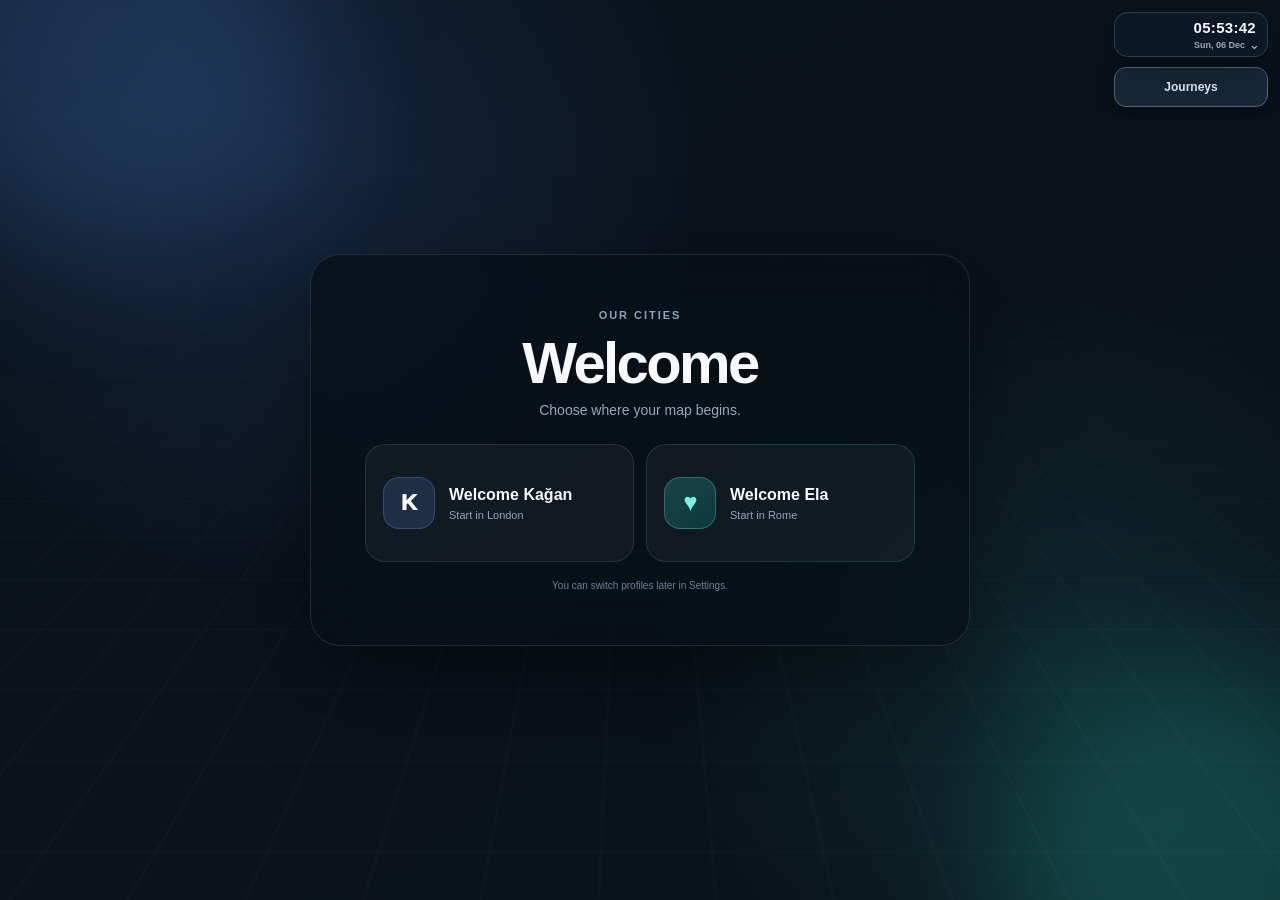
==== commit ebb61578: "v1.5C - Transport and World Clock" ====
--- a/index.html
+++ b/index.html
@@ -1,438 +1,447 @@
-<!doctype html>
-<html lang="en">
-<head>
-  <meta charset="utf-8" />
-  <meta name="viewport" content="width=device-width, initial-scale=1, viewport-fit=cover" />
-  <meta name="theme-color" content="#0b1017" />
-  <meta name="apple-mobile-web-app-capable" content="yes" />
-  <meta name="apple-mobile-web-app-status-bar-style" content="black-translucent" />
-  <meta name="apple-mobile-web-app-title" content="Everything App" />
-  <title>Everything App by Kağan</title>
-  <link rel="manifest" href="manifest.webmanifest" />
-  <link rel="apple-touch-icon" href="icon.svg" />
-  <link rel="stylesheet" href="styles.css?v=1.5B" />
-  <link rel="stylesheet" href="navigation.css?v=1.5B">
-</head>
-<body>
-  <main id="app">
-
-    <section id="welcome-screen" class="welcome-screen hidden" aria-label="Welcome to Our Cities">
-      <div class="welcome-ambient welcome-ambient-a"></div>
-      <div class="welcome-ambient welcome-ambient-b"></div>
-      <div class="welcome-card">
-        <div class="welcome-kicker">OUR CITIES</div>
-        <h1>Welcome</h1>
-        <p>Choose where your map begins.</p>
-        <div class="welcome-profiles">
-          <button class="welcome-profile welcome-kagan" data-welcome-profile="kagan">
-            <span class="welcome-profile-mark">K</span>
-            <span><b>Welcome Kağan</b><small>Start in London</small></span>
-          </button>
-          <button class="welcome-profile welcome-ela" data-welcome-profile="ela">
-            <span class="welcome-profile-mark">♥</span>
-            <span><b>Welcome Ela</b><small>Start in Rome</small></span>
-          </button>
-        </div>
-        <div class="welcome-note">You can switch profiles later in Settings.</div>
-      </div>
-    </section>
-    <div id="welcome-heart" class="welcome-heart" aria-hidden="true">♥</div>
-    <div id="map" aria-label="Interactive city map"></div>
-    <div id="city-arrival" class="city-arrival" aria-live="polite"><div class="city-arrival-name"></div><div class="city-arrival-gesture"></div></div>
-
-    <section class="layers-shell" aria-label="Map layers and search">
-      <button id="layers-menu-btn" class="layers-menu-btn glass" aria-expanded="false" aria-controls="layers-panel" aria-label="Open map layers" title="Layers">▱</button>
-
-      <div id="layers-panel" class="layers-panel glass hidden">
-        <div class="layers-panel-head">
-          <div>
-            <div class="panel-kicker">MAP OVERLAYS</div>
-            <div class="panel-title">Layers</div>
-          </div>
-          <button id="layers-panel-close" class="panel-close" aria-label="Close layers">×</button>
-        </div>
-
-        <section class="city-switcher" aria-label="Choose city">
-          <div class="layer-group-head city-switcher-head">
-            <div>
-              <div class="layer-group-title">CITY</div>
-              <div id="city-switcher-sub" class="layer-group-sub">Move between your cities</div>
-            </div>
-          </div>
-          <div id="city-switcher-row" class="city-switcher-row">
-            <button class="city-choice" data-city="london"><span class="city-choice-name">London</span></button>
-            <button class="city-choice city-choice-ela" data-city="rome"><span class="city-choice-name">Rome</span><span class="city-choice-note">Ela ❤️</span></button>
-            <button class="city-choice" data-city="istanbul"><span class="city-choice-name">İstanbul</span></button>
-            <button class="city-choice" data-city="izmir"><span class="city-choice-name">İzmir</span></button>
-          </div>
-          <div id="city-data-status" class="city-data-status"></div>
-        </section>
-
-        <div class="panel-search-wrap">
-          <div class="search-box panel-search-box">
-            <span class="search-icon" aria-hidden="true">⌕</span>
-            <input
-              id="search-input"
-              type="search"
-              autocomplete="off"
-              autocapitalize="off"
-              spellcheck="false"
-              placeholder="Search this city…"
-              aria-label="Search this city"
-            />
-            <button id="search-clear" class="search-clear hidden" aria-label="Clear search">×</button>
-            <div id="search-results" class="search-results hidden" role="listbox"></div>
-          </div>
-        </div>
-
-        <section class="layer-group" aria-label="Favorite place layers">
-          <div class="layer-group-head">
-            <div>
-              <div class="layer-group-title">FAVORITES</div>
-              <div class="layer-group-sub">Choose any combination</div>
-            </div>
-            <button id="favorites-manage-btn" class="tiny-panel-action">Manage</button>
-          </div>
-          <div id="favorite-category-row" class="layer-toggle-row favorite-toggle-row" aria-label="Favorite categories">
-            <button class="panel-layer-toggle favorite-category-toggle" data-favorite-category="Avoid" aria-pressed="false"><span class="panel-layer-icon">❌</span><span class="panel-layer-label">Not to Go</span></button>
-            <button class="panel-layer-toggle favorite-category-toggle" data-favorite-category="all" aria-pressed="false"><span class="panel-layer-icon">★</span><span class="panel-layer-label">All</span></button>
-            <button class="panel-layer-toggle favorite-category-toggle" data-favorite-category="School" aria-pressed="false"><span class="panel-layer-icon">🎓</span><span class="panel-layer-label">School</span></button>
-            <button class="panel-layer-toggle favorite-category-toggle" data-favorite-category="Food" aria-pressed="false"><span class="panel-layer-icon">🍴</span><span class="panel-layer-label">Food</span></button>
-            <button class="panel-layer-toggle favorite-category-toggle" data-favorite-category="Market" aria-pressed="false"><span class="panel-layer-icon">🛒</span><span class="panel-layer-label">Market</span></button>
-            <button class="panel-layer-toggle favorite-category-toggle" data-favorite-category="Health" aria-pressed="false"><span class="panel-layer-icon">♥</span><span class="panel-layer-label">Health</span></button>
-            <button class="panel-layer-toggle favorite-category-toggle" data-favorite-category="Home" aria-pressed="false"><span class="panel-layer-icon">⌂</span><span class="panel-layer-label">Home</span></button>
-            <button class="panel-layer-toggle favorite-category-toggle" data-favorite-category="Shopping" aria-pressed="false"><span class="panel-layer-icon">🛍</span><span class="panel-layer-label">Shopping</span></button>
-            <button class="panel-layer-toggle favorite-category-toggle" data-favorite-category="Sport" aria-pressed="false"><span class="panel-layer-icon">🏃</span><span class="panel-layer-label">Sport</span></button>
-            <button class="panel-layer-toggle favorite-category-toggle" data-favorite-category="Social" aria-pressed="false"><span class="panel-layer-icon">☻</span><span class="panel-layer-label">Social</span></button>
-            <button class="panel-layer-toggle favorite-category-toggle" data-favorite-category="Transport" aria-pressed="false"><span class="panel-layer-icon">◆</span><span class="panel-layer-label">Transport</span></button>
-            <button class="panel-layer-toggle favorite-category-toggle" data-favorite-category="Tech" aria-pressed="false"><span class="panel-layer-icon">⌘</span><span class="panel-layer-label">Tech</span></button>
-            <button class="panel-layer-toggle favorite-category-toggle" data-favorite-category="Admin" aria-pressed="false"><span class="panel-layer-icon">▤</span><span class="panel-layer-label">Admin</span></button>
-            <button class="panel-layer-toggle favorite-category-toggle" data-favorite-category="Other" aria-pressed="false"><span class="panel-layer-icon">●</span><span class="panel-layer-label">Other</span></button>
-          </div>
-        </section>
-
-        <section class="layer-group" aria-label="Transportation layers">
-          <div class="layer-group-head">
-            <div>
-              <div class="layer-group-title">TRANSPORTATION</div>
-              <div class="layer-group-sub">Stack as many as you want</div>
-            </div>
-          </div>
-          <div class="layer-toggle-row">
-            <button id="panel-metro-toggle" class="panel-layer-toggle" data-layer="metro" aria-pressed="false"><span class="panel-layer-icon metro-symbol">M</span><span class="panel-layer-label">Metro</span></button>
-            <button id="panel-rail-toggle" class="panel-layer-toggle" data-layer="rail" aria-pressed="false"><span class="panel-layer-icon rail-symbol">◇</span><span class="panel-layer-label">Rail</span></button>
-            <button id="panel-tram-toggle" class="panel-layer-toggle" data-layer="tram" aria-pressed="false"><span class="panel-layer-icon tram-symbol">▰</span><span class="panel-layer-label">Tram</span></button>
-            <button id="panel-bus-toggle" class="panel-layer-toggle panel-layer-action" data-layer="bus-search" aria-pressed="false" title="Search for a specific bus line"><span class="panel-layer-icon">B</span><span class="panel-layer-label">Bus search</span><span class="panel-layer-badge">SEARCH</span></button>
-          </div>
-        </section>
-
-        <section class="layer-group" aria-label="City information layers">
-          <div class="layer-group-head">
-            <div>
-              <div class="layer-group-title">CITY INFORMATION</div>
-              <div class="layer-group-sub">Analytical overlays</div>
-            </div>
-          </div>
-          <div class="layer-toggle-row">
-            <button id="panel-districts-toggle" class="panel-layer-toggle" data-city-layer="districts" aria-pressed="false"><span class="panel-layer-icon">▦</span><span class="panel-layer-label">Districts</span></button>
-            <button id="panel-weather-toggle" class="panel-layer-toggle" data-city-layer="weather" aria-pressed="false"><span class="panel-layer-icon">℃</span><span class="panel-layer-label">Weather</span></button>
-            <button id="panel-wind-toggle" class="panel-layer-toggle" data-city-layer="wind" aria-pressed="false"><span class="panel-layer-icon">➤</span><span class="panel-layer-label">Wind</span></button>
-            <button id="panel-traffic-toggle" class="panel-layer-toggle" aria-pressed="false"><span class="panel-layer-icon">≋</span><span class="panel-layer-label">Traffic</span></button>
-          </div>
-        </section>
-
-        <div class="layer-panel-footnote">Everything here is a layer. Selecting one never turns another off unless you explicitly tap it again.</div>
-      </div>
-
-      <div class="legacy-layer-controls" aria-hidden="true">
-        <button id="metro-btn"></button><button id="rail-btn"></button><button id="tram-btn"></button><button id="places-btn"></button><button id="favorites-btn"></button><button id="traffic-btn"></button>
-      </div>
-
-      <button id="route-focus-chip" class="route-focus-chip glass hidden" aria-label="Open active favorite route">★ <span data-route-focus-name></span></button>
-      <button id="item-focus-chip" class="item-focus-chip glass hidden" aria-label="Exit focused transport item">◎ <span data-item-focus-name></span> · Exit focus</button>
-    </section>
-
-    <div id="city-clock" class="city-clock glass" aria-live="polite">
-      <div id="city-clock-time" class="city-clock-time">--:--</div>
-      <div id="city-clock-date" class="city-clock-date">---</div>
-    </div>
-    <div class="corner-actions">
-      <button id="info-btn" class="floating-icon glass" aria-label="Map information" title="Information">ⓘ</button>
-      <button id="settings-btn" class="floating-icon glass" aria-label="Settings" title="Settings">⚙</button>
-    </div>
-
-    <section class="base-controls glass" aria-label="Base map controls">
-      <button id="roadmap-btn" class="base-control active">Map</button>
-      <button id="satellite-btn" class="base-control">Satellite</button>
-    </section>
-
-    <div class="right-actions" aria-label="Location and add controls">
-      <button id="location-btn" class="round-action glass" aria-label="Use my location" title="Use my location">◎</button>
-      <button id="add-btn" class="round-action add-action" aria-label="Add to map" title="Add to map">＋</button>
-    </div>
-
-    <div id="network-status" class="network-status glass">Loading Tube network…</div>
-    <div id="data-attribution" class="attribution glass">Transport data © TfL · Tube track geometry © OpenStreetMap contributors · Weather © Open-Meteo</div>
-
-    <section id="detail-card" class="detail-card glass hidden" aria-live="polite" aria-label="Map information">
-      <div class="sheet-handle" aria-hidden="true"></div>
-      <button id="detail-close" class="detail-close" aria-label="Close">×</button>
-      <div id="detail-content"></div>
-    </section>
-
-    <section id="add-sheet" class="detail-card glass hidden" aria-live="polite" aria-label="Add to map">
-      <div class="sheet-handle" aria-hidden="true"></div>
-      <button id="add-close" class="detail-close" aria-label="Close">×</button>
-      <div class="detail-label">ADD TO MAP</div>
-      <h2>Add something</h2>
-      <div class="sub">Frequent places are saved on this device. Favorite routes can already combine Metro, Rail, Tram, Bus and walking segments.</div>
-      <div class="add-options">
-        <button class="add-option route-add-option" data-add-method="navigate"><span>↗</span><b>Create route</b><small>Car, public transport, walk, taxi or custom</small></button>
-        <button class="add-option" data-add-method="search"><span>⌕</span><b>Search location</b><small>Find a place or address in the current city</small></button>
-        <button class="add-option" data-add-method="tap"><span>⌖</span><b>Tap map</b><small>Pick an exact point</small></button>
-        <button class="add-option" data-add-method="current"><span>◎</span><b>Use current location</b><small>Use your device position</small></button>
-        <button class="add-option" data-add-method="centre"><span>＋</span><b>Use map centre</b><small>Use the point currently in view</small></button>
-      </div>
-    </section>
-
-    <section id="favorites-sheet" class="detail-card glass hidden" aria-live="polite" aria-label="Favorites">
-      <div class="sheet-handle" aria-hidden="true"></div>
-      <button id="favorites-close" class="detail-close" aria-label="Close">×</button>
-      <div class="detail-label">FAVORITES</div>
-      <h2 id="favorites-city-title">Your city</h2>
-      <div class="favorites-section">
-        <div class="favorites-heading"><span>Frequent Places</span><small>Choose a category first</small></div>
-        <div id="favorites-category-grid" class="favorites-category-grid"></div>
-        <div id="favorites-category-active" class="favorites-category-active hidden">
-          <button id="favorites-category-back" class="tiny-panel-action">← Categories</button>
-          <b id="favorites-category-title"></b>
-        </div>
-        <div id="favorite-places-list" class="favorites-list"></div>
-      </div>
-      <div class="favorites-section">
-        <div class="favorites-heading"><span>Favorite Routes</span><small>Most used first</small></div>
-        <div id="favorite-routes-list" class="favorites-list"></div>
-      </div>
-      <div class="favorites-section">
-        <div class="favorites-heading"><span>Flight Searches</span><small>Saved airport pairs and dates</small></div>
-        <div id="favorite-flights-list" class="favorites-list"></div>
-      </div>
-    </section>
-
-    <section id="place-editor-sheet" class="detail-card glass hidden" aria-live="polite" aria-label="Save frequent place">
-      <div class="sheet-handle" aria-hidden="true"></div>
-      <button id="place-editor-close" class="detail-close" aria-label="Close">×</button>
-      <div class="detail-label">FREQUENT PLACE</div>
-      <h2>Save this place</h2>
-      <label class="field-label" for="place-name-input">Name</label>
-      <input id="place-name-input" class="form-control" type="text" placeholder="e.g. Imperial College London" />
-      <label class="field-label" for="place-category-input">Category</label>
-      <select id="place-category-input" class="form-control">
-<option value="Avoid">❌ Places Not to Go</option><option>School</option><option>Food</option><option>Market</option><option>Health</option><option>Home</option><option>Shopping</option><option>Sport</option><option>Social</option><option>Transport</option><option>Tech</option><option>Admin</option><option selected>Other</option>
-      </select>
-      <label class="field-label" for="place-note-input">Note</label>
-      <input id="place-note-input" class="form-control" type="text" placeholder="Optional note" />
-      <div id="account-place-scope-wrap" class="account-scope-field">
-        <label class="field-label" for="account-place-collection">Save to collection</label>
-        <select id="account-place-collection" class="form-control">
-          <option data-own="1" value="kagan">My favorites</option>
-          <option value="together">Together ❤️</option>
-        </select>
-        <small>Available after signing into Accounts. Both partners can view each other's shared favorites.</small>
-      </div>
-      <label class="favorite-important-row" for="place-important-input">
-        <input id="place-important-input" type="checkbox" />
-        <span><b>Important favorite</b><small>Show a larger marker and keep its name visible on the map.</small></span>
-      </label>
-      <div class="coordinate-readout">Location: <span id="place-coordinate-readout"></span></div>
-      <button id="save-place-btn" class="primary-btn full-btn">Save frequent place</button>
-    </section>
-
-    <section id="location-search-sheet" class="detail-card glass hidden" aria-live="polite" aria-label="Search location">
-      <div class="sheet-handle" aria-hidden="true"></div>
-      <button id="location-search-close" class="detail-close" aria-label="Close">×</button>
-      <div class="detail-label">SEARCH LOCATION</div>
-      <h2 id="location-search-title">Find a place</h2>
-      <div class="inline-search">
-        <input id="location-search-input" class="form-control" type="search" placeholder="Place name or address" />
-        <button id="location-search-btn" class="primary-btn">Search</button>
-      </div>
-      <div id="location-search-status" class="sub detail-section">Search the current city by place name or address.</div>
-      <div class="fineprint detail-section">This search uses Google's Geocoding service. If your project has only Maps JavaScript API enabled, the other add methods still work without it.</div>
-    </section>
-
-    <section id="navigation-sheet" class="detail-card glass hidden" aria-live="polite" aria-label="Navigation">
-      <div class="sheet-handle" aria-hidden="true"></div>
-      <button id="navigation-close" class="detail-close" aria-label="Close">×</button>
-      <div class="detail-label">NAVIGATION</div>
-      <h2>Choose how to get there</h2>
-      <div class="navigation-endpoints navigation-endpoints-v15">
-        <div class="navigation-endpoint navigation-endpoint-search" data-nav-endpoint="origin">
-          <span>FROM</span>
-          <input id="navigation-origin-input" class="navigation-endpoint-input" type="search" autocomplete="off" spellcheck="false" placeholder="Current location or search…" />
-          <b id="navigation-origin-name" class="hidden">Current location</b>
-          <div id="navigation-origin-results" class="navigation-endpoint-results hidden"></div>
-        </div>
-        <div class="navigation-endpoint navigation-endpoint-search" data-nav-endpoint="destination">
-          <span>TO</span>
-          <input id="navigation-destination-input" class="navigation-endpoint-input" type="search" autocomplete="off" spellcheck="false" placeholder="Map centre or search…" />
-          <b id="navigation-destination-name" class="hidden">Map centre</b>
-          <div id="navigation-destination-results" class="navigation-endpoint-results hidden"></div>
-        </div>
-      </div>
-      <div class="navigation-quick-actions"><button id="navigation-use-location" class="tiny-panel-action">◎ Use my location</button><button id="navigation-destination-centre" class="tiny-panel-action">＋ Destination = map centre</button></div>
-      <div class="navigation-mode-grid" id="navigation-mode-grid">
-        <button class="navigation-mode" data-nav-mode="drive"><span>🚗</span><b>Car</b><small>Traffic-aware</small></button>
-        <button class="navigation-mode" data-nav-mode="transit"><span>🚇</span><b>Public transport</b><small>Transfers included</small></button>
-        <button class="navigation-mode" data-nav-mode="walk"><span>🚶</span><b>Walk</b><small>Walkable roads</small></button>
-        <button class="navigation-mode" data-nav-mode="taxi"><span>🚕</span><b>Taxi</b><small>Road time · pickup extra</small></button>
-        <button class="navigation-mode navigation-mode-fastest" data-nav-mode="fastest"><span>⚡</span><b>Fastest</b><small>Compare journey times</small></button>
-        <button class="navigation-mode navigation-mode-custom" data-nav-mode="custom"><span>★</span><b>Custom route</b><small>Build it yourself</small></button>
-      </div>
-      <div id="navigation-status" class="sub detail-section">Choose a mode to calculate routes.</div>
-      <div id="navigation-segment-legend" class="navigation-segment-legend hidden"></div>
-      <div id="navigation-taxi-ranks" class="navigation-taxi-ranks hidden"></div>
-      <div id="navigation-results" class="navigation-results"></div>
-    </section>
-
-    <section id="route-editor-sheet" class="detail-card glass hidden" aria-live="polite" aria-label="Create favorite route">
-      <div class="sheet-handle" aria-hidden="true"></div>
-      <button id="route-editor-close" class="detail-close" aria-label="Close">×</button>
-      <div class="detail-label">FAVORITE ROUTE</div>
-      <h2>Create a route</h2>
-      <label class="field-label" for="route-name-input">Route name</label>
-      <input id="route-name-input" class="form-control" type="text" placeholder="e.g. Eastside → Heathrow" />
-      <div class="favorites-heading route-builder-heading"><span>Segments</span><small>Put them in travel order</small></div>
-      <div id="route-segments" class="route-segments"></div>
-      <button id="add-route-segment-btn" class="secondary-btn compact-btn">＋ Add segment</button>
-      <button id="save-route-btn" class="primary-btn full-btn">Save favorite route</button>
-      <div class="fineprint detail-section">Choose a service plus start and end stations. Finished transport segments glow on the map. Bus segments are saved for the later directions build.</div>
-    </section>
-
-    <section id="key-modal" class="modal">
-      <div class="modal-card">
-        <div class="modal-kicker">GOOGLE MAPS SETUP</div>
-        <h1>Connect Google Maps</h1>
-        <p>
-          This map uses Google Maps for the basemap, satellite imagery, high-resolution zoom and live traffic.
-          Paste your Maps JavaScript API key below. It is stored only in this browser.
-        </p>
-        <label for="api-key-input">Google Maps JavaScript API key</label>
-        <input id="api-key-input" type="password" autocomplete="off" placeholder="AIza…" />
-        <div class="modal-actions">
-          <button id="save-key-btn" class="primary-btn">Open map</button>
-          <a class="text-link" href="https://developers.google.com/maps/documentation/javascript/get-api-key" target="_blank" rel="noreferrer">Get a key</a>
-        </div>
-        <p class="fineprint">Keep the key restricted to your GitHub Pages domain and localhost.</p>
-      </div>
-    </section>
-
-    <section id="settings-modal" class="modal hidden">
-      <div class="modal-card small">
-        <button id="settings-close" class="detail-close" aria-label="Close">×</button>
-        <div class="modal-kicker">SETTINGS</div>
-        <h2>Map settings</h2>
-        <button id="replace-key-btn" class="secondary-btn">Replace Google Maps key</button>
-        <button id="refresh-tfl-btn" class="secondary-btn">Refresh transport data</button>
-        <button id="switch-profile-btn" class="secondary-btn">Switch profile</button>
-        <button id="accounts-btn" class="secondary-btn">🔐 Accounts & shared data</button>
-        <p class="fineprint">Metro, Rail and Tram data are cached on your device for 24 hours to make mobile loading faster.</p>
-      </div>
-    </section>
-
-
-    <!-- v1.5A account settings: account identity is Supabase Auth, NEVER the decorative welcome profile. -->
-    <section id="account-modal" class="modal hidden" aria-label="Private accounts and shared data">
-      <div class="modal-card account-modal-card glass">
-        <button id="account-close" class="detail-close" aria-label="Close account settings">×</button>
-        <div class="modal-kicker">EVERYTHING APP · V1.5A</div>
-        <h2>Our Accounts ❤️</h2>
-        <p id="account-identity" class="account-help">Not signed in</p>
-        <p id="account-status" class="account-status" role="status" aria-live="polite">Existing favorites stay on this device until you explicitly import them.</p>
-
-        <section id="account-configuration" class="account-section">
-          <h3>1 · Connect your private database</h3>
-          <p class="account-help">Create a Supabase project, run cloud-schema.sql, and invite both users. Enter only the Project URL and the <b>publishable</b> key. Never enter a secret or service_role key.</p>
-          <label class="field-label" for="account-project-url">Project URL</label>
-          <input id="account-project-url" class="form-control" type="url" autocomplete="off" placeholder="https://yourproject.supabase.co" />
-          <label class="field-label" for="account-public-key">Publishable key (safe for browser)</label>
-          <input id="account-public-key" class="form-control" type="password" autocomplete="off" placeholder="sb_publishable_..." />
-          <button id="account-connect" class="primary-btn full-btn">Connect</button>
-        </section>
-
-        <section id="account-sign-in" class="account-section hidden">
-          <h3>2 · Sign in</h3>
-          <p class="account-help">Use only the email address invited through your private Supabase project.</p>
-          <label class="field-label" for="account-email">Email</label>
-          <input id="account-email" class="form-control" type="email" autocomplete="email" placeholder="Your invited email" />
-          <label class="field-label" for="account-password">Password</label>
-          <input id="account-password" class="form-control" type="password" autocomplete="current-password" placeholder="Your password" />
-          <button id="account-signin-btn" class="primary-btn full-btn">Sign in</button>
-        </section>
-
-        <section id="account-pending" class="account-section hidden">
-          <h3>Waiting for pairing</h3>
-          <p class="account-help">You have a valid login but cannot access any workspace until the project owner runs PAIR_ACCOUNTS.sql with both Auth user UUIDs.</p>
-          <button id="account-refresh-member" class="secondary-btn">Refresh membership</button>
-        </section>
-
-        <section id="account-workspace" class="account-section hidden">
-          <div class="account-section-head"><h3>Our private workspace</h3><button id="account-signout" class="tiny-panel-action">Sign out</button></div>
-          <p id="account-mode" class="account-help">Local map active</p>
-          <div class="account-action-grid">
-            <button id="account-download-local" class="secondary-btn">↓ Backup local data</button>
-            <button id="account-import" class="primary-btn">↑ Import my existing favorites</button>
-            <button id="account-cloud-activate" class="secondary-btn">Use cloud workspace</button>
-            <button id="account-cloud-local" class="secondary-btn hidden">Use original device data</button>
-            <button id="account-refresh" class="secondary-btn">↻ Refresh shared data</button>
-            <button id="account-retry-sync" class="secondary-btn">Retry pending sync</button>
-            <button id="account-download-cloud" class="secondary-btn">↓ Export cloud + history</button>
-            <button id="account-undo" class="secondary-btn">↶ Undo recent deletion</button>
-          </div>
-          <p class="account-help">Personal collections are visible to both partners, but their creator controls edits. Together is shared. Private notes are visible only to the author. Passwords and coordinates are never needed for account setup.</p>
-          <label class="field-label" for="account-new-collection">Your default collection</label>
-          <select id="account-new-collection" class="form-control"><option value="kagan" data-own="1">My collection</option><option value="together">Together ❤️</option></select>
-          <h3>Favorite places and routes</h3>
-          <div id="account-entry-list" class="account-list"></div>
-          <h3>Notes on any location</h3>
-          <p class="account-help">Open a place and tap Add note, or enter a location name here. You can create notes without favoriting a place.</p>
-          <label class="field-label" for="account-note-place">Place</label>
-          <input id="account-note-place" class="form-control" maxlength="160" placeholder="Place name" />
-          <label class="field-label" for="account-note-text">Your note</label>
-          <textarea id="account-note-text" class="form-control account-note-text" rows="3" maxlength="4000" placeholder="A memory, warning or something to remember…"></textarea>
-          <label class="field-label" for="account-note-visibility">Who can read this?</label>
-          <select id="account-note-visibility" class="form-control"><option value="shared">Both of us ❤️</option><option value="private">Only me</option></select>
-          <button id="account-note-save" class="primary-btn full-btn">Save note</button>
-          <div id="account-notes-list" class="account-list"></div>
-          <h3>Trash & undo</h3>
-          <div id="account-trash-list" class="account-list"></div>
-          <h3>Earlier versions</h3>
-          <p class="account-help">Use History beside an item to see and restore earlier versions. Cloud data is not deleted permanently by this app.</p>
-          <div id="account-history-list" class="account-list"></div>
-          <h3>Account password</h3>
-          <label class="field-label" for="account-new-password">Set/change password after accepting invitation</label>
-          <input id="account-new-password" class="form-control" type="password" autocomplete="new-password" placeholder="At least 12 characters" />
-          <button id="account-update-password" class="secondary-btn">Update password</button>
-        </section>
-        <button id="account-open-setup" class="tiny-panel-action">Change database connection settings</button>
-        <div class="account-help">Supabase session stays on this browser unless you sign out. Do not use shared/public devices for private notes. This is an opt-in feature until configured.</div>
-      </div>
-    </section>
-
-    <div id="toast" class="toast glass hidden" role="status" aria-live="polite"></div>
-  </main>
-
-
-
-  <script src="app.js?v=1.5B"></script>
-  <script src="accounts.js?v=1.5B"></script>
-  <script src="navigation-core.js?v=1.5B"></script>
-  <script src="navigation.js?v=1.5B"></script>
-  <script>
-    // A refreshed, network-first shell prevents stale UI after future releases.
-    if (location.protocol === "https:" && "serviceWorker" in navigator) {
-      window.addEventListener("load", () => navigator.serviceWorker.register("./sw.js", { scope: "./" }).catch(console.warn));
-    }
-  </script>
-</body>
-</html>
+<!doctype html>
+<html lang="en">
+<head>
+  <meta charset="utf-8" />
+  <meta name="viewport" content="width=device-width, initial-scale=1, viewport-fit=cover" />
+  <meta name="theme-color" content="#0b1017" />
+  <meta name="apple-mobile-web-app-capable" content="yes" />
+  <meta name="apple-mobile-web-app-status-bar-style" content="black-translucent" />
+  <meta name="apple-mobile-web-app-title" content="Everything App" />
+  <title>Everything App by Kağan</title>
+  <link rel="manifest" href="manifest.webmanifest" />
+  <link rel="apple-touch-icon" href="icon.svg" />
+  <link rel="stylesheet" href="styles.css?v=1.5C" />
+  <link rel="stylesheet" href="navigation.css?v=1.5C">
+  <link rel="stylesheet" href="world-clock.css?v=1.5C">
+  <link rel="stylesheet" href="transport.css?v=1.5C">
+</head>
+<body>
+  <main id="app">
+
+    <section id="welcome-screen" class="welcome-screen hidden" aria-label="Welcome to Our Cities">
+      <div class="welcome-ambient welcome-ambient-a"></div>
+      <div class="welcome-ambient welcome-ambient-b"></div>
+      <div class="welcome-card">
+        <div class="welcome-kicker">OUR CITIES</div>
+        <h1>Welcome</h1>
+        <p>Choose where your map begins.</p>
+        <div class="welcome-profiles">
+          <button class="welcome-profile welcome-kagan" data-welcome-profile="kagan">
+            <span class="welcome-profile-mark">K</span>
+            <span><b>Welcome Kağan</b><small>Start in London</small></span>
+          </button>
+          <button class="welcome-profile welcome-ela" data-welcome-profile="ela">
+            <span class="welcome-profile-mark">♥</span>
+            <span><b>Welcome Ela</b><small>Start in Rome</small></span>
+          </button>
+        </div>
+        <div class="welcome-note">You can switch profiles later in Settings.</div>
+      </div>
+    </section>
+    <div id="welcome-heart" class="welcome-heart" aria-hidden="true">♥</div>
+    <div id="map" aria-label="Interactive city map"></div>
+    <div id="city-arrival" class="city-arrival" aria-live="polite"><div class="city-arrival-name"></div><div class="city-arrival-gesture"></div></div>
+
+    <section class="layers-shell" aria-label="Map layers and search">
+      <button id="layers-menu-btn" class="layers-menu-btn glass" aria-expanded="false" aria-controls="layers-panel" aria-label="Open map layers" title="Layers">▱</button>
+
+      <div id="layers-panel" class="layers-panel glass hidden">
+        <div class="layers-panel-head">
+          <div>
+            <div class="panel-kicker">MAP OVERLAYS</div>
+            <div class="panel-title">Layers</div>
+          </div>
+          <button id="layers-panel-close" class="panel-close" aria-label="Close layers">×</button>
+        </div>
+
+        <section class="city-switcher" aria-label="Choose city">
+          <div class="layer-group-head city-switcher-head">
+            <div>
+              <div class="layer-group-title">CITY</div>
+              <div id="city-switcher-sub" class="layer-group-sub">Move between your cities</div>
+            </div>
+          </div>
+          <div id="city-switcher-row" class="city-switcher-row">
+            <button class="city-choice" data-city="london"><span class="city-choice-name">London</span></button>
+            <button class="city-choice city-choice-ela" data-city="rome"><span class="city-choice-name">Rome</span><span class="city-choice-note">Ela ❤️</span></button>
+            <button class="city-choice" data-city="istanbul"><span class="city-choice-name">İstanbul</span></button>
+            <button class="city-choice" data-city="izmir"><span class="city-choice-name">İzmir</span></button>
+          </div>
+          <div id="city-data-status" class="city-data-status"></div>
+        </section>
+
+        <div class="panel-search-wrap">
+          <div class="search-box panel-search-box">
+            <span class="search-icon" aria-hidden="true">⌕</span>
+            <input
+              id="search-input"
+              type="search"
+              autocomplete="off"
+              autocapitalize="off"
+              spellcheck="false"
+              placeholder="Search this city…"
+              aria-label="Search this city"
+            />
+            <button id="search-clear" class="search-clear hidden" aria-label="Clear search">×</button>
+            <div id="search-results" class="search-results hidden" role="listbox"></div>
+          </div>
+        </div>
+
+        <section class="layer-group" aria-label="Favorite place layers">
+          <div class="layer-group-head">
+            <div>
+              <div class="layer-group-title">FAVORITES</div>
+              <div class="layer-group-sub">Choose any combination</div>
+            </div>
+            <button id="favorites-manage-btn" class="tiny-panel-action">Manage</button>
+          </div>
+          <div id="favorite-category-row" class="layer-toggle-row favorite-toggle-row" aria-label="Favorite categories">
+            <button class="panel-layer-toggle favorite-category-toggle" data-favorite-category="Avoid" aria-pressed="false"><span class="panel-layer-icon">❌</span><span class="panel-layer-label">Not to Go</span></button>
+            <button class="panel-layer-toggle favorite-category-toggle" data-favorite-category="all" aria-pressed="false"><span class="panel-layer-icon">★</span><span class="panel-layer-label">All</span></button>
+            <button class="panel-layer-toggle favorite-category-toggle" data-favorite-category="School" aria-pressed="false"><span class="panel-layer-icon">🎓</span><span class="panel-layer-label">School</span></button>
+            <button class="panel-layer-toggle favorite-category-toggle" data-favorite-category="Food" aria-pressed="false"><span class="panel-layer-icon">🍴</span><span class="panel-layer-label">Food</span></button>
+            <button class="panel-layer-toggle favorite-category-toggle" data-favorite-category="Market" aria-pressed="false"><span class="panel-layer-icon">🛒</span><span class="panel-layer-label">Market</span></button>
+            <button class="panel-layer-toggle favorite-category-toggle" data-favorite-category="Health" aria-pressed="false"><span class="panel-layer-icon">♥</span><span class="panel-layer-label">Health</span></button>
+            <button class="panel-layer-toggle favorite-category-toggle" data-favorite-category="Home" aria-pressed="false"><span class="panel-layer-icon">⌂</span><span class="panel-layer-label">Home</span></button>
+            <button class="panel-layer-toggle favorite-category-toggle" data-favorite-category="Shopping" aria-pressed="false"><span class="panel-layer-icon">🛍</span><span class="panel-layer-label">Shopping</span></button>
+            <button class="panel-layer-toggle favorite-category-toggle" data-favorite-category="Sport" aria-pressed="false"><span class="panel-layer-icon">🏃</span><span class="panel-layer-label">Sport</span></button>
+            <button class="panel-layer-toggle favorite-category-toggle" data-favorite-category="Social" aria-pressed="false"><span class="panel-layer-icon">☻</span><span class="panel-layer-label">Social</span></button>
+            <button class="panel-layer-toggle favorite-category-toggle" data-favorite-category="Transport" aria-pressed="false"><span class="panel-layer-icon">◆</span><span class="panel-layer-label">Transport</span></button>
+            <button class="panel-layer-toggle favorite-category-toggle" data-favorite-category="Tech" aria-pressed="false"><span class="panel-layer-icon">⌘</span><span class="panel-layer-label">Tech</span></button>
+            <button class="panel-layer-toggle favorite-category-toggle" data-favorite-category="Admin" aria-pressed="false"><span class="panel-layer-icon">▤</span><span class="panel-layer-label">Admin</span></button>
+            <button class="panel-layer-toggle favorite-category-toggle" data-favorite-category="Other" aria-pressed="false"><span class="panel-layer-icon">●</span><span class="panel-layer-label">Other</span></button>
+          </div>
+        </section>
+
+        <section class="layer-group" aria-label="Transportation layers">
+          <div class="layer-group-head">
+            <div>
+              <div class="layer-group-title">TRANSPORTATION</div>
+              <div class="layer-group-sub">Stack as many as you want</div>
+            </div>
+          </div>
+          <div class="layer-toggle-row">
+            <button id="panel-metro-toggle" class="panel-layer-toggle" data-layer="metro" aria-pressed="false"><span class="panel-layer-icon metro-symbol">M</span><span class="panel-layer-label">Metro</span></button>
+            <button id="panel-rail-toggle" class="panel-layer-toggle" data-layer="rail" aria-pressed="false"><span class="panel-layer-icon rail-symbol">◇</span><span class="panel-layer-label">Rail</span></button>
+            <button id="panel-tram-toggle" class="panel-layer-toggle" data-layer="tram" aria-pressed="false"><span class="panel-layer-icon tram-symbol">▰</span><span class="panel-layer-label">Tram</span></button>
+            <button id="panel-bus-toggle" class="panel-layer-toggle panel-layer-action" data-layer="bus-search" aria-pressed="false" title="Search for a specific bus line"><span class="panel-layer-icon">B</span><span class="panel-layer-label">Bus search</span><span class="panel-layer-badge">SEARCH</span></button>
+          </div>
+        </section>
+
+        <section class="layer-group" aria-label="City information layers">
+          <div class="layer-group-head">
+            <div>
+              <div class="layer-group-title">CITY INFORMATION</div>
+              <div class="layer-group-sub">Analytical overlays</div>
+            </div>
+          </div>
+          <div class="layer-toggle-row">
+            <button id="panel-districts-toggle" class="panel-layer-toggle" data-city-layer="districts" aria-pressed="false"><span class="panel-layer-icon">▦</span><span class="panel-layer-label">Districts</span></button>
+            <button id="panel-weather-toggle" class="panel-layer-toggle" data-city-layer="weather" aria-pressed="false"><span class="panel-layer-icon">℃</span><span class="panel-layer-label">Weather</span></button>
+            <button id="panel-wind-toggle" class="panel-layer-toggle" data-city-layer="wind" aria-pressed="false"><span class="panel-layer-icon">➤</span><span class="panel-layer-label">Wind</span></button>
+            <button id="panel-traffic-toggle" class="panel-layer-toggle" aria-pressed="false"><span class="panel-layer-icon">≋</span><span class="panel-layer-label">Traffic</span></button>
+          </div>
+        </section>
+
+        <div class="layer-panel-footnote">Everything here is a layer. Selecting one never turns another off unless you explicitly tap it again.</div>
+      </div>
+
+      <div class="legacy-layer-controls" aria-hidden="true">
+        <button id="metro-btn"></button><button id="rail-btn"></button><button id="tram-btn"></button><button id="places-btn"></button><button id="favorites-btn"></button><button id="traffic-btn"></button>
+      </div>
+
+      <button id="route-focus-chip" class="route-focus-chip glass hidden" aria-label="Open active favorite route">★ <span data-route-focus-name></span></button>
+      <button id="item-focus-chip" class="item-focus-chip glass hidden" aria-label="Exit focused transport item">◎ <span data-item-focus-name></span> · Exit focus</button>
+    </section>
+
+    <div id="world-clock-shell" class="world-clock-shell" aria-label="World clock">
+      <button id="city-clock" type="button" class="city-clock glass" aria-expanded="false" aria-controls="world-clock-menu" aria-label="Show other city times">
+        <div id="city-clock-time" class="city-clock-time">--:--</div>
+        <div id="city-clock-date" class="city-clock-date">---</div>
+      </button>
+      <div id="world-clock-menu" class="world-clock-menu" role="region" aria-label="City times and UTC offsets" tabindex="0" hidden></div>
+    </div>
+    <div class="corner-actions">
+      <button id="info-btn" class="floating-icon glass" aria-label="Map information" title="Information">ⓘ</button>
+      <button id="settings-btn" class="floating-icon glass" aria-label="Settings" title="Settings">⚙</button>
+    </div>
+
+    <section class="base-controls glass" aria-label="Base map controls">
+      <button id="roadmap-btn" class="base-control active">Map</button>
+      <button id="satellite-btn" class="base-control">Satellite</button>
+    </section>
+
+    <div class="right-actions" aria-label="Location and add controls">
+      <button id="location-btn" class="round-action glass" aria-label="Use my location" title="Use my location">◎</button>
+      <button id="add-btn" class="round-action add-action" aria-label="Add to map" title="Add to map">＋</button>
+    </div>
+
+    <div id="network-status" class="network-status glass">Loading Tube network…</div>
+    <div id="data-attribution" class="attribution glass">Transport data © TfL · Tube track geometry © OpenStreetMap contributors · Weather © Open-Meteo</div>
+
+    <section id="detail-card" class="detail-card glass hidden" aria-live="polite" aria-label="Map information">
+      <div class="sheet-handle" aria-hidden="true"></div>
+      <button id="detail-close" class="detail-close" aria-label="Close">×</button>
+      <div id="detail-content"></div>
+    </section>
+
+    <section id="add-sheet" class="detail-card glass hidden" aria-live="polite" aria-label="Add to map">
+      <div class="sheet-handle" aria-hidden="true"></div>
+      <button id="add-close" class="detail-close" aria-label="Close">×</button>
+      <div class="detail-label">ADD TO MAP</div>
+      <h2>Add something</h2>
+      <div class="sub">Frequent places are saved on this device. Favorite routes can already combine Metro, Rail, Tram, Bus and walking segments.</div>
+      <div class="add-options">
+        <button class="add-option route-add-option" data-add-method="navigate"><span>↗</span><b>Create route</b><small>Car, public transport, walk, taxi or custom</small></button>
+        <button class="add-option" data-add-method="search"><span>⌕</span><b>Search location</b><small>Find a place or address in the current city</small></button>
+        <button class="add-option" data-add-method="tap"><span>⌖</span><b>Tap map</b><small>Pick an exact point</small></button>
+        <button class="add-option" data-add-method="current"><span>◎</span><b>Use current location</b><small>Use your device position</small></button>
+        <button class="add-option" data-add-method="centre"><span>＋</span><b>Use map centre</b><small>Use the point currently in view</small></button>
+      </div>
+    </section>
+
+    <section id="favorites-sheet" class="detail-card glass hidden" aria-live="polite" aria-label="Favorites">
+      <div class="sheet-handle" aria-hidden="true"></div>
+      <button id="favorites-close" class="detail-close" aria-label="Close">×</button>
+      <div class="detail-label">FAVORITES</div>
+      <h2 id="favorites-city-title">Your city</h2>
+      <div class="favorites-section">
+        <div class="favorites-heading"><span>Frequent Places</span><small>Choose a category first</small></div>
+        <div id="favorites-category-grid" class="favorites-category-grid"></div>
+        <div id="favorites-category-active" class="favorites-category-active hidden">
+          <button id="favorites-category-back" class="tiny-panel-action">← Categories</button>
+          <b id="favorites-category-title"></b>
+        </div>
+        <div id="favorite-places-list" class="favorites-list"></div>
+      </div>
+      <div class="favorites-section">
+        <div class="favorites-heading"><span>Favorite Routes</span><small>Most used first</small></div>
+        <div id="favorite-routes-list" class="favorites-list"></div>
+      </div>
+      <div class="favorites-section">
+        <div class="favorites-heading"><span>Flight Searches</span><small>Saved airport pairs and dates</small></div>
+        <div id="favorite-flights-list" class="favorites-list"></div>
+      </div>
+    </section>
+
+    <section id="place-editor-sheet" class="detail-card glass hidden" aria-live="polite" aria-label="Save frequent place">
+      <div class="sheet-handle" aria-hidden="true"></div>
+      <button id="place-editor-close" class="detail-close" aria-label="Close">×</button>
+      <div class="detail-label">FREQUENT PLACE</div>
+      <h2>Save this place</h2>
+      <label class="field-label" for="place-name-input">Name</label>
+      <input id="place-name-input" class="form-control" type="text" placeholder="e.g. Imperial College London" />
+      <label class="field-label" for="place-category-input">Category</label>
+      <select id="place-category-input" class="form-control">
+<option value="Avoid">❌ Places Not to Go</option><option>School</option><option>Food</option><option>Market</option><option>Health</option><option>Home</option><option>Shopping</option><option>Sport</option><option>Social</option><option>Transport</option><option>Tech</option><option>Admin</option><option selected>Other</option>
+      </select>
+      <label class="field-label" for="place-note-input">Note</label>
+      <input id="place-note-input" class="form-control" type="text" placeholder="Optional note" />
+      <div id="account-place-scope-wrap" class="account-scope-field">
+        <label class="field-label" for="account-place-collection">Save to collection</label>
+        <select id="account-place-collection" class="form-control">
+          <option data-own="1" value="kagan">My favorites</option>
+          <option value="together">Together ❤️</option>
+        </select>
+        <small>Available after signing into Accounts. Both partners can view each other's shared favorites.</small>
+      </div>
+      <label class="favorite-important-row" for="place-important-input">
+        <input id="place-important-input" type="checkbox" />
+        <span><b>Important favorite</b><small>Show a larger marker and keep its name visible on the map.</small></span>
+      </label>
+      <div class="coordinate-readout">Location: <span id="place-coordinate-readout"></span></div>
+      <button id="save-place-btn" class="primary-btn full-btn">Save frequent place</button>
+    </section>
+
+    <section id="location-search-sheet" class="detail-card glass hidden" aria-live="polite" aria-label="Search location">
+      <div class="sheet-handle" aria-hidden="true"></div>
+      <button id="location-search-close" class="detail-close" aria-label="Close">×</button>
+      <div class="detail-label">SEARCH LOCATION</div>
+      <h2 id="location-search-title">Find a place</h2>
+      <div class="inline-search">
+        <input id="location-search-input" class="form-control" type="search" placeholder="Place name or address" />
+        <button id="location-search-btn" class="primary-btn">Search</button>
+      </div>
+      <div id="location-search-status" class="sub detail-section">Search the current city by place name or address.</div>
+      <div class="fineprint detail-section">This search uses Google's Geocoding service. If your project has only Maps JavaScript API enabled, the other add methods still work without it.</div>
+    </section>
+
+    <section id="navigation-sheet" class="detail-card glass hidden" aria-live="polite" aria-label="Navigation">
+      <div class="sheet-handle" aria-hidden="true"></div>
+      <button id="navigation-close" class="detail-close" aria-label="Close">×</button>
+      <div class="detail-label">NAVIGATION</div>
+      <h2>Choose how to get there</h2>
+      <div class="navigation-endpoints navigation-endpoints-v15">
+        <div class="navigation-endpoint navigation-endpoint-search" data-nav-endpoint="origin">
+          <span>FROM</span>
+          <input id="navigation-origin-input" class="navigation-endpoint-input" type="search" autocomplete="off" spellcheck="false" placeholder="Current location or search…" />
+          <b id="navigation-origin-name" class="hidden">Current location</b>
+          <div id="navigation-origin-results" class="navigation-endpoint-results hidden"></div>
+        </div>
+        <div class="navigation-endpoint navigation-endpoint-search" data-nav-endpoint="destination">
+          <span>TO</span>
+          <input id="navigation-destination-input" class="navigation-endpoint-input" type="search" autocomplete="off" spellcheck="false" placeholder="Map centre or search…" />
+          <b id="navigation-destination-name" class="hidden">Map centre</b>
+          <div id="navigation-destination-results" class="navigation-endpoint-results hidden"></div>
+        </div>
+      </div>
+      <div class="navigation-quick-actions"><button id="navigation-use-location" class="tiny-panel-action">◎ Use my location</button><button id="navigation-destination-centre" class="tiny-panel-action">＋ Destination = map centre</button></div>
+      <div class="navigation-mode-grid" id="navigation-mode-grid">
+        <button class="navigation-mode" data-nav-mode="drive"><span>🚗</span><b>Car</b><small>Traffic-aware</small></button>
+        <button class="navigation-mode" data-nav-mode="transit"><span>🚇</span><b>Public transport</b><small>Transfers included</small></button>
+        <button class="navigation-mode" data-nav-mode="walk"><span>🚶</span><b>Walk</b><small>Walkable roads</small></button>
+        <button class="navigation-mode" data-nav-mode="taxi"><span>🚕</span><b>Taxi</b><small>Road time · pickup extra</small></button>
+        <button class="navigation-mode navigation-mode-fastest" data-nav-mode="fastest"><span>⚡</span><b>Fastest</b><small>Compare journey times</small></button>
+        <button class="navigation-mode navigation-mode-custom" data-nav-mode="custom"><span>★</span><b>Custom route</b><small>Build it yourself</small></button>
+      </div>
+      <div id="navigation-status" class="sub detail-section">Choose a mode to calculate routes.</div>
+      <div id="navigation-segment-legend" class="navigation-segment-legend hidden"></div>
+      <div id="navigation-taxi-ranks" class="navigation-taxi-ranks hidden"></div>
+      <div id="navigation-results" class="navigation-results"></div>
+    </section>
+
+    <section id="route-editor-sheet" class="detail-card glass hidden" aria-live="polite" aria-label="Create favorite route">
+      <div class="sheet-handle" aria-hidden="true"></div>
+      <button id="route-editor-close" class="detail-close" aria-label="Close">×</button>
+      <div class="detail-label">FAVORITE ROUTE</div>
+      <h2>Create a route</h2>
+      <label class="field-label" for="route-name-input">Route name</label>
+      <input id="route-name-input" class="form-control" type="text" placeholder="e.g. Eastside → Heathrow" />
+      <div class="favorites-heading route-builder-heading"><span>Segments</span><small>Put them in travel order</small></div>
+      <div id="route-segments" class="route-segments"></div>
+      <button id="add-route-segment-btn" class="secondary-btn compact-btn">＋ Add segment</button>
+      <button id="save-route-btn" class="primary-btn full-btn">Save favorite route</button>
+      <div class="fineprint detail-section">Choose a service plus start and end stations. Finished transport segments glow on the map. Bus segments are saved for the later directions build.</div>
+    </section>
+
+    <section id="key-modal" class="modal">
+      <div class="modal-card">
+        <div class="modal-kicker">GOOGLE MAPS SETUP</div>
+        <h1>Connect Google Maps</h1>
+        <p>
+          This map uses Google Maps for the basemap, satellite imagery, high-resolution zoom and live traffic.
+          Paste your Maps JavaScript API key below. It is stored only in this browser.
+        </p>
+        <label for="api-key-input">Google Maps JavaScript API key</label>
+        <input id="api-key-input" type="password" autocomplete="off" placeholder="AIza…" />
+        <div class="modal-actions">
+          <button id="save-key-btn" class="primary-btn">Open map</button>
+          <a class="text-link" href="https://developers.google.com/maps/documentation/javascript/get-api-key" target="_blank" rel="noreferrer">Get a key</a>
+        </div>
+        <p class="fineprint">Keep the key restricted to your GitHub Pages domain and localhost.</p>
+      </div>
+    </section>
+
+    <section id="settings-modal" class="modal hidden">
+      <div class="modal-card small">
+        <button id="settings-close" class="detail-close" aria-label="Close">×</button>
+        <div class="modal-kicker">SETTINGS</div>
+        <h2>Map settings</h2>
+        <button id="replace-key-btn" class="secondary-btn">Replace Google Maps key</button>
+        <button id="refresh-tfl-btn" class="secondary-btn">Refresh transport data</button>
+        <button id="switch-profile-btn" class="secondary-btn">Switch profile</button>
+        <button id="accounts-btn" class="secondary-btn">🔐 Accounts & shared data</button>
+        <p class="fineprint">Metro, Rail and Tram data are cached on your device for 24 hours to make mobile loading faster.</p>
+      </div>
+    </section>
+
+
+    <!-- v1.5A account settings: account identity is Supabase Auth, NEVER the decorative welcome profile. -->
+    <section id="account-modal" class="modal hidden" aria-label="Private accounts and shared data">
+      <div class="modal-card account-modal-card glass">
+        <button id="account-close" class="detail-close" aria-label="Close account settings">×</button>
+        <div class="modal-kicker">EVERYTHING APP · V1.5A</div>
+        <h2>Our Accounts ❤️</h2>
+        <p id="account-identity" class="account-help">Not signed in</p>
+        <p id="account-status" class="account-status" role="status" aria-live="polite">Existing favorites stay on this device until you explicitly import them.</p>
+
+        <section id="account-configuration" class="account-section">
+          <h3>1 · Connect your private database</h3>
+          <p class="account-help">Create a Supabase project, run cloud-schema.sql, and invite both users. Enter only the Project URL and the <b>publishable</b> key. Never enter a secret or service_role key.</p>
+          <label class="field-label" for="account-project-url">Project URL</label>
+          <input id="account-project-url" class="form-control" type="url" autocomplete="off" placeholder="https://yourproject.supabase.co" />
+          <label class="field-label" for="account-public-key">Publishable key (safe for browser)</label>
+          <input id="account-public-key" class="form-control" type="password" autocomplete="off" placeholder="sb_publishable_..." />
+          <button id="account-connect" class="primary-btn full-btn">Connect</button>
+        </section>
+
+        <section id="account-sign-in" class="account-section hidden">
+          <h3>2 · Sign in</h3>
+          <p class="account-help">Use only the email address invited through your private Supabase project.</p>
+          <label class="field-label" for="account-email">Email</label>
+          <input id="account-email" class="form-control" type="email" autocomplete="email" placeholder="Your invited email" />
+          <label class="field-label" for="account-password">Password</label>
+          <input id="account-password" class="form-control" type="password" autocomplete="current-password" placeholder="Your password" />
+          <button id="account-signin-btn" class="primary-btn full-btn">Sign in</button>
+        </section>
+
+        <section id="account-pending" class="account-section hidden">
+          <h3>Waiting for pairing</h3>
+          <p class="account-help">You have a valid login but cannot access any workspace until the project owner runs PAIR_ACCOUNTS.sql with both Auth user UUIDs.</p>
+          <button id="account-refresh-member" class="secondary-btn">Refresh membership</button>
+        </section>
+
+        <section id="account-workspace" class="account-section hidden">
+          <div class="account-section-head"><h3>Our private workspace</h3><button id="account-signout" class="tiny-panel-action">Sign out</button></div>
+          <p id="account-mode" class="account-help">Local map active</p>
+          <div class="account-action-grid">
+            <button id="account-download-local" class="secondary-btn">↓ Backup local data</button>
+            <button id="account-import" class="primary-btn">↑ Import my existing favorites</button>
+            <button id="account-cloud-activate" class="secondary-btn">Use cloud workspace</button>
+            <button id="account-cloud-local" class="secondary-btn hidden">Use original device data</button>
+            <button id="account-refresh" class="secondary-btn">↻ Refresh shared data</button>
+            <button id="account-retry-sync" class="secondary-btn">Retry pending sync</button>
+            <button id="account-download-cloud" class="secondary-btn">↓ Export cloud + history</button>
+            <button id="account-undo" class="secondary-btn">↶ Undo recent deletion</button>
+          </div>
+          <p class="account-help">Personal collections are visible to both partners, but their creator controls edits. Together is shared. Private notes are visible only to the author. Passwords and coordinates are never needed for account setup.</p>
+          <label class="field-label" for="account-new-collection">Your default collection</label>
+          <select id="account-new-collection" class="form-control"><option value="kagan" data-own="1">My collection</option><option value="together">Together ❤️</option></select>
+          <h3>Favorite places and routes</h3>
+          <div id="account-entry-list" class="account-list"></div>
+          <h3>Notes on any location</h3>
+          <p class="account-help">Open a place and tap Add note, or enter a location name here. You can create notes without favoriting a place.</p>
+          <label class="field-label" for="account-note-place">Place</label>
+          <input id="account-note-place" class="form-control" maxlength="160" placeholder="Place name" />
+          <label class="field-label" for="account-note-text">Your note</label>
+          <textarea id="account-note-text" class="form-control account-note-text" rows="3" maxlength="4000" placeholder="A memory, warning or something to remember…"></textarea>
+          <label class="field-label" for="account-note-visibility">Who can read this?</label>
+          <select id="account-note-visibility" class="form-control"><option value="shared">Both of us ❤️</option><option value="private">Only me</option></select>
+          <button id="account-note-save" class="primary-btn full-btn">Save note</button>
+          <div id="account-notes-list" class="account-list"></div>
+          <h3>Trash & undo</h3>
+          <div id="account-trash-list" class="account-list"></div>
+          <h3>Earlier versions</h3>
+          <p class="account-help">Use History beside an item to see and restore earlier versions. Cloud data is not deleted permanently by this app.</p>
+          <div id="account-history-list" class="account-list"></div>
+          <h3>Account password</h3>
+          <label class="field-label" for="account-new-password">Set/change password after accepting invitation</label>
+          <input id="account-new-password" class="form-control" type="password" autocomplete="new-password" placeholder="At least 12 characters" />
+          <button id="account-update-password" class="secondary-btn">Update password</button>
+        </section>
+        <button id="account-open-setup" class="tiny-panel-action">Change database connection settings</button>
+        <div class="account-help">Supabase session stays on this browser unless you sign out. Do not use shared/public devices for private notes. This is an opt-in feature until configured.</div>
+      </div>
+    </section>
+
+    <div id="toast" class="toast glass hidden" role="status" aria-live="polite"></div>
+  </main>
+
+
+
+  <script src="app.js?v=1.5C"></script>
+  <script src="accounts.js?v=1.5C"></script>
+  <script src="navigation-core.js?v=1.5C"></script>
+  <script src="navigation.js?v=1.5C"></script>
+  <script src="world-clock-core.js?v=1.5C"></script>
+  <script src="world-clock.js?v=1.5C"></script>
+  <script src="transport-core.js?v=1.5C"></script>
+  <script src="transport.js?v=1.5C"></script>
+  <script>
+    // A refreshed, network-first shell prevents stale UI after future releases.
+    if (location.protocol === "https:" && "serviceWorker" in navigator) {
+      window.addEventListener("load", () => navigator.serviceWorker.register("./sw.js", { scope: "./" }).catch(console.warn));
+    }
+  </script>
+</body>
+</html>
--- a/world-clock.css
+++ b/world-clock.css
@@ -0,0 +1,17 @@
+/* Exact-width world clock; dropdown overlays Journeys instead of shifting map controls. */
+.world-clock-shell{position:absolute;top:var(--safe-top);right:12px;width:154px;z-index:1550;pointer-events:auto}
+.world-clock-shell .city-clock{position:relative!important;inset:auto!important;display:block;box-sizing:border-box;width:100%;min-width:0!important;min-height:44px;border:1px solid rgba(181,212,243,.19);cursor:pointer;pointer-events:auto!important;color:inherit;background:rgba(14,26,41,.88);font:inherit}
+.world-clock-shell .city-clock:hover,.world-clock-shell .city-clock:focus-visible{border-color:rgba(169,231,211,.7)}
+.world-clock-shell .city-clock-date{padding-right:11px}
+.world-clock-shell .city-clock::after{content:'⌄';position:absolute;right:7px;bottom:4px;color:#9bd9cd;font-size:13px}
+.world-clock-menu{position:absolute;top:calc(100% + 5px);right:0;box-sizing:border-box;width:100%;max-height:184px;overflow-y:auto;overscroll-behavior:contain;border:1px solid #4c657c;background:#102033f7;border-radius:12px;box-shadow:0 12px 30px #0008;padding:3px;scrollbar-width:thin;color:#edf4fd}
+.world-clock-menu[hidden]{display:none!important}
+.world-clock-row{min-height:47px;box-sizing:border-box;display:grid;grid-template-columns:minmax(0,1fr) auto;grid-template-rows:auto auto;align-items:center;gap:0 5px;padding:5px 7px;border-radius:8px}
+.world-clock-row+.world-clock-row{border-top:1px solid #ffffff13}
+.world-clock-row.world-clock-current{background:#a9e7d315}
+.world-clock-row-name{font-size:11px;font-weight:700;min-width:0;overflow:hidden;text-overflow:ellipsis;white-space:nowrap}
+.world-clock-row-time{grid-column:2;grid-row:1/3;font-size:12px;font-variant-numeric:tabular-nums;white-space:nowrap}
+.world-clock-offset{font-size:10px;color:#b2c2d2;grid-column:1;grid-row:2;white-space:nowrap}
+#nav2-packs-open{position:absolute;top:calc(var(--safe-top) + 55px);bottom:auto;left:auto;right:12px;box-sizing:border-box;width:154px;z-index:1500;min-height:40px;padding:9px 8px;border-radius:12px;font-size:12px;font-weight:700;text-align:center;box-shadow:0 6px 20px #0006}
+.corner-actions{right:181px!important}
+@media(max-width:700px){.world-clock-shell{top:max(7px,env(safe-area-inset-top));right:7px;width:142px}.corner-actions{right:159px!important}#nav2-packs-open{top:calc(max(7px,env(safe-area-inset-top)) + 54px);right:7px;width:142px}}
--- a/transport.css
+++ b/transport.css
@@ -0,0 +1,19 @@
+.transport-intel{margin:14px 0;padding:13px;border:1px solid #4b6279;border-radius:15px;background:#102137;color:#edf5fe;font-size:12px;line-height:1.5}
+.transport-intel.hidden,.transport-intel-live.hidden{display:none!important}
+.transport-intel-head{display:flex;align-items:center;justify-content:space-between;gap:12px}
+.transport-intel-head h3{margin:0;font-size:15px}
+.transport-intel-head button{border:1px solid #5b7a91;border-radius:9px;padding:8px 10px;background:#203b51;color:#e5f4fd;min-height:36px;font-size:11px;cursor:pointer}
+.transport-intel-caption{font-size:11px;color:#bfcedd;margin:8px 0;line-height:1.5}
+.transport-intel-stage{border-top:1px solid #ffffff26;padding:11px 0}
+.transport-intel-stage h4{font-size:13px;margin:0 0 6px;color:#bde9de}
+.transport-intel-field{display:flex;justify-content:space-between;gap:9px;padding:3px 0;align-items:baseline}
+.transport-intel-field span{color:#becddd;flex:0 0 85px}
+.transport-intel-field b{text-align:right;font-size:11px;overflow-wrap:anywhere}
+.transport-intel-alert{border-left:3px solid #f7cd85;padding:7px 9px;background:#ffffff0a;margin:7px 0;border-radius:4px;overflow-wrap:anywhere}
+.transport-intel-alert b{font-size:12px}.transport-intel-alert p{font-size:11px;margin:4px 0 0;color:#d1dfec}
+.transport-intel-links{display:flex;flex-wrap:wrap;gap:6px}
+.transport-intel-link{display:inline-block;border:1px solid #4c7181;border-radius:8px;padding:7px;color:#bce8ff;font-size:11px;text-decoration:none}
+.transport-intel-link:focus-visible{outline:2px solid white}
+.transport-intel-live{margin:8px 0;padding:8px;border-radius:9px;background:#ffffff14;color:#bdcfde;font-size:11px}
+
+.transport-intel-access-label{display:flex;gap:8px;align-items:center;padding:7px 0;color:#ecf6fb;font-size:12px}.transport-intel-access-label input{width:17px;height:17px;accent-color:#a9e7d3}.transport-intel-access-label+.transport-intel-alert{border-left-color:#ffa3ad;font-size:12px}.transport-intel-access-label+.transport-intel-alert.hidden{display:none!important}
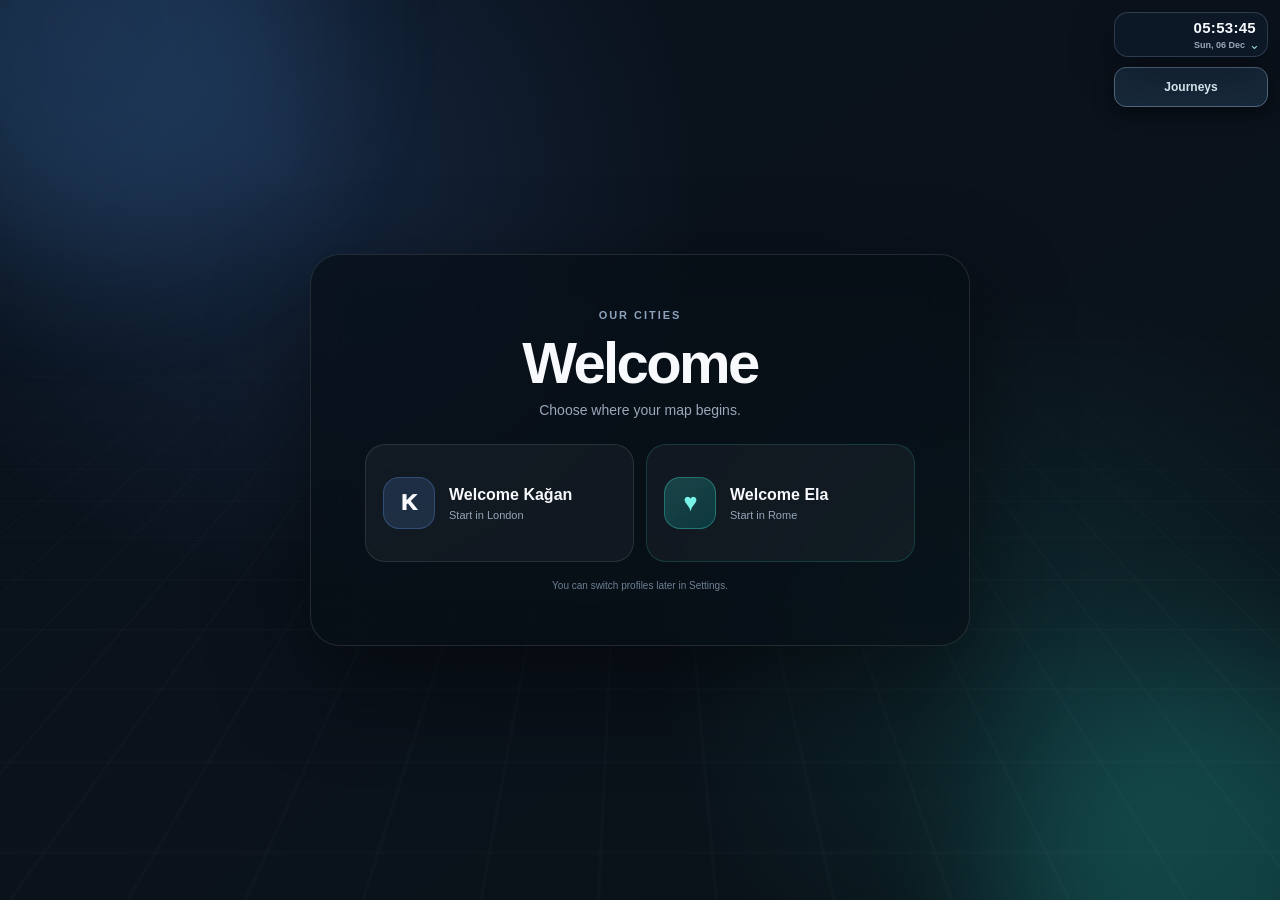
==== commit c4e85d44: "v1.5D - Navigation & Mobile Overhaul" ====
--- a/index.html
+++ b/index.html
@@ -10,10 +10,11 @@
   <title>Everything App by Kağan</title>
   <link rel="manifest" href="manifest.webmanifest" />
   <link rel="apple-touch-icon" href="icon.svg" />
-  <link rel="stylesheet" href="styles.css?v=1.5C" />
-  <link rel="stylesheet" href="navigation.css?v=1.5C">
-  <link rel="stylesheet" href="world-clock.css?v=1.5C">
-  <link rel="stylesheet" href="transport.css?v=1.5C">
+  <link rel="stylesheet" href="styles.css?v=1.5D" />
+  <link rel="stylesheet" href="navigation.css?v=1.5D">
+  <link rel="stylesheet" href="world-clock.css?v=1.5D">
+  <link rel="stylesheet" href="transport.css?v=1.5D">
+  <link rel="stylesheet" href="v1_5D.css?v=1.5D">
 </head>
 <body>
   <main id="app">
@@ -429,14 +430,15 @@
 
 
 
-  <script src="app.js?v=1.5C"></script>
-  <script src="accounts.js?v=1.5C"></script>
-  <script src="navigation-core.js?v=1.5C"></script>
-  <script src="navigation.js?v=1.5C"></script>
-  <script src="world-clock-core.js?v=1.5C"></script>
-  <script src="world-clock.js?v=1.5C"></script>
-  <script src="transport-core.js?v=1.5C"></script>
-  <script src="transport.js?v=1.5C"></script>
+  <script src="app.js?v=1.5D"></script>
+  <script src="accounts.js?v=1.5D"></script>
+  <script src="navigation-core.js?v=1.5D"></script>
+  <script src="navigation.js?v=1.5D"></script>
+  <script src="world-clock-core.js?v=1.5D"></script>
+  <script src="world-clock.js?v=1.5D"></script>
+  <script src="transport-core.js?v=1.5D"></script>
+  <script src="transport.js?v=1.5D"></script>
+  <script src="v1_5D.js?v=1.5D"></script>
   <script>
     // A refreshed, network-first shell prevents stale UI after future releases.
     if (location.protocol === "https:" && "serviceWorker" in navigator) {
--- a/navigation.css
+++ b/navigation.css
@@ -11,7 +11,7 @@
 .nav2-panel summary{cursor:pointer;padding:12px 0}.nav2-panel li{padding:9px 2px;line-height:1.5}.nav2-panel li[aria-current=step]{color:#a9e7d3;font-weight:700}
 .nav2-love{padding:10px;color:#ffd1e1;border-left:2px solid #ffa3c2;animation:nav2-heart .8s ease-out 2}.nav2-love span{display:inline-block;margin-right:6px}
 @keyframes nav2-heart{50%{transform:scale(1.025)}}
-body.nav2-active #app > :not(#map):not(#nav2-live):not(script){visibility:hidden!important;pointer-events:none!important}
+body.nav2-active #app > :not(#map):not(#nav2-live):not(#nav2-hud):not(script){visibility:hidden!important;pointer-events:none!important}
 body.nav2-active #map{visibility:visible!important}
 .nav2-packs-button{position:fixed;bottom:84px;left:16px;z-index:1500;border:1px solid #52677e;background:#17283a;color:#e7f4ff;border-radius:12px;padding:12px;min-height:44px}
 .nav2-pack{border:1px solid #435971;border-radius:12px;padding:12px;margin:12px 0}.nav2-pack pre{white-space:pre-wrap;font:inherit;line-height:1.6;overflow-wrap:anywhere}
--- a/v1_5D.css
+++ b/v1_5D.css
@@ -0,0 +1,45 @@
+/* v1.5D: intentionally limited to map route choices, navigation HUD and phones. */
+.v15d-alt-label{position:absolute;transform:translate(-50%,-50%);z-index:82;min-width:64px;min-height:35px;padding:6px 9px;background:#392a1b;color:#fff4dc;border:2px solid #f3ba72;border-radius:999px;font-size:12px;font-weight:850;white-space:nowrap;box-shadow:0 3px 15px #000a;cursor:pointer;touch-action:manipulation}
+.v15d-alt-label:focus-visible{outline:3px solid #fff;outline-offset:3px}
+#navigation-results .navigation-result.active{border-color:#a9e7d3!important;background:rgba(65,143,121,.22)!important;box-shadow:inset 3px 0 #a9e7d3}
+.v15d-payment{margin-top:9px;background:#15332c;border:1px solid #537f72;border-radius:10px;padding:10px;line-height:1.5}
+.v15d-payment strong{font-size:12px;color:#bdf5dc}.v15d-payment p{margin:5px 0;font-size:12px;color:#fff}.v15d-payment a{font-size:12px;color:#a0ddff;text-decoration:underline}
+.nav2-hud{position:fixed;top:max(12px,env(safe-area-inset-top));left:50%;transform:translateX(-50%);width:min(450px,calc(100vw - 24px));z-index:5002;background:rgba(12,35,35,.97);border:1px solid #85ddbd;box-shadow:0 15px 35px #0009;color:#fff;border-radius:18px;padding:12px 16px;pointer-events:none;display:flex;flex-direction:column;gap:5px}
+.nav2-hud.hidden{display:none!important}.nav2-hud-caption{color:#9ddabf;letter-spacing:.11em;font-size:10px;font-weight:800}.nav2-hud strong{font-size:clamp(17px,4.7vw,24px);line-height:1.17;max-height:4.6em;overflow:auto}.nav2-hud #nav2-hud-distance{color:#e4fff3;font-weight:800;font-size:13px}
+body.nav2-active #app > #nav2-hud{visibility:visible!important;pointer-events:none!important}
+.nav2-panel#nav2-live{display:flex;flex-direction:column;gap:6px;max-height:42dvh;bottom:max(9px,env(safe-area-inset-bottom));top:auto;left:50%;transform:translateX(-50%);width:min(450px,calc(100vw - 24px));padding:13px 16px;border:1px solid #6fae9b}
+#nav2-live #nav2-instruction{display:none}#nav2-live .nav2-kicker{display:none}#nav2-live h2{margin:0;font-size:14px;white-space:nowrap;overflow:hidden;text-overflow:ellipsis}
+#nav2-live #nav2-status{margin:2px 0;font-size:11px;color:#c9e7dd}#nav2-live .nav2-stats{margin:3px 0;gap:12px;font-size:20px;flex-wrap:nowrap;justify-content:space-between}#nav2-live .nav2-stats>div{flex:1;min-width:0}
+#nav2-live .nav2-controls{margin:4px 0;display:flex;gap:5px;flex-wrap:wrap}#nav2-live .nav2-controls button{min-height:41px;font-weight:750;font-size:11px;padding:8px;flex:1 1 27%}#nav2-live #nav2-stop{background:#8f2934;color:#fff;border-color:#d66b73}
+#nav2-live details{font-size:13px}#nav2-live details summary{padding:7px 0;font-weight:750}#nav2-live #nav2-steps{max-height:22vh;overflow:auto}
+@media(max-width:700px){
+  /* Keep the search, clock, layers and Journeys from competing for the same 350px of width. */
+  .search-panel{top:calc(max(7px,env(safe-area-inset-top)) + 105px)!important;left:8px!important;width:calc(100vw - 16px)!important;max-width:none!important}
+  #search-input{font-size:16px!important;min-width:0}
+  .layers-shell{top:max(7px,env(safe-area-inset-top));left:8px}
+  .corner-actions{top:max(7px,env(safe-area-inset-top));right:calc(142px + 16px)!important;gap:4px}
+  .floating-icon{width:39px;height:43px;font-size:18px}
+  #nav2-packs-open{top:calc(max(7px,env(safe-area-inset-top)) + 54px)!important}
+  .layers-panel{width:calc(100vw - 16px)!important;max-height:calc(100dvh - 122px)!important}
+  .base-controls{max-width:calc(100vw - 90px);overflow-x:auto;scrollbar-width:none;white-space:nowrap}
+  .base-controls::-webkit-scrollbar{display:none}
+  #navigation-sheet{position:fixed!important;top:auto!important;left:0!important;right:0!important;bottom:0!important;width:100%!important;max-height:min(54dvh,600px)!important;border-radius:22px 22px 0 0!important;padding:16px 14px calc(18px + env(safe-area-inset-bottom))!important;overflow-y:auto!important;overscroll-behavior:contain;transform:none!important}
+  #navigation-sheet .navigation-mode-grid{display:grid;grid-template-columns:repeat(3,minmax(0,1fr));gap:6px}
+  #navigation-sheet .navigation-mode{min-height:62px;padding:8px 4px;font-size:12px}
+  #navigation-sheet .navigation-mode small{font-size:9px}
+  #navigation-results.navigation-results{max-height:180px;overflow-y:auto;overscroll-behavior:contain}
+  #navigation-sheet .navigation-endpoint-input{font-size:16px;min-height:39px}
+  #navigation-sheet button,#detail-card .detail-actions button{touch-action:manipulation;min-height:42px}
+  #navigation-sheet .nav2-actions{position:relative;display:grid;grid-template-columns:repeat(2,minmax(0,1fr))}
+  #navigation-sheet .nav2-actions:has(#nav2-go){position:sticky;top:0;z-index:5;padding:7px 3px;background:#122238;border-radius:12px;box-shadow:0 5px 18px #0007}
+  #navigation-sheet #nav2-go{background:#9bedd1;color:#0c2720;font-weight:900;grid-column:1/-1;min-height:51px}
+  #detail-card{max-height:58dvh!important;overflow:auto!important;padding-bottom:calc(16px + env(safe-area-inset-bottom))!important}
+  #detail-card .detail-actions{display:grid;grid-template-columns:repeat(2,minmax(0,1fr))}
+  #detail-card .detail-actions button{white-space:normal}
+  .nav2-panel#nav2-live{width:calc(100vw - 12px);padding:10px 12px;bottom:max(5px,env(safe-area-inset-bottom));max-height:45dvh;border-radius:16px}
+  .nav2-hud{top:max(6px,env(safe-area-inset-top));width:calc(100vw - 12px);padding:12px}
+  body.nav2-active .right-actions,body.nav2-active .world-clock-shell,body.nav2-active .corner-actions{visibility:hidden!important;pointer-events:none!important}
+  #transport-intelligence{margin-bottom:12px}
+}
+@media(max-width:360px){.corner-actions{right:164px!important}.floating-icon{width:34px;font-size:15px}#navigation-sheet .navigation-mode-grid{grid-template-columns:repeat(2,minmax(0,1fr))}}
+@media(prefers-reduced-motion:reduce){.nav2-hud{transition:none}}
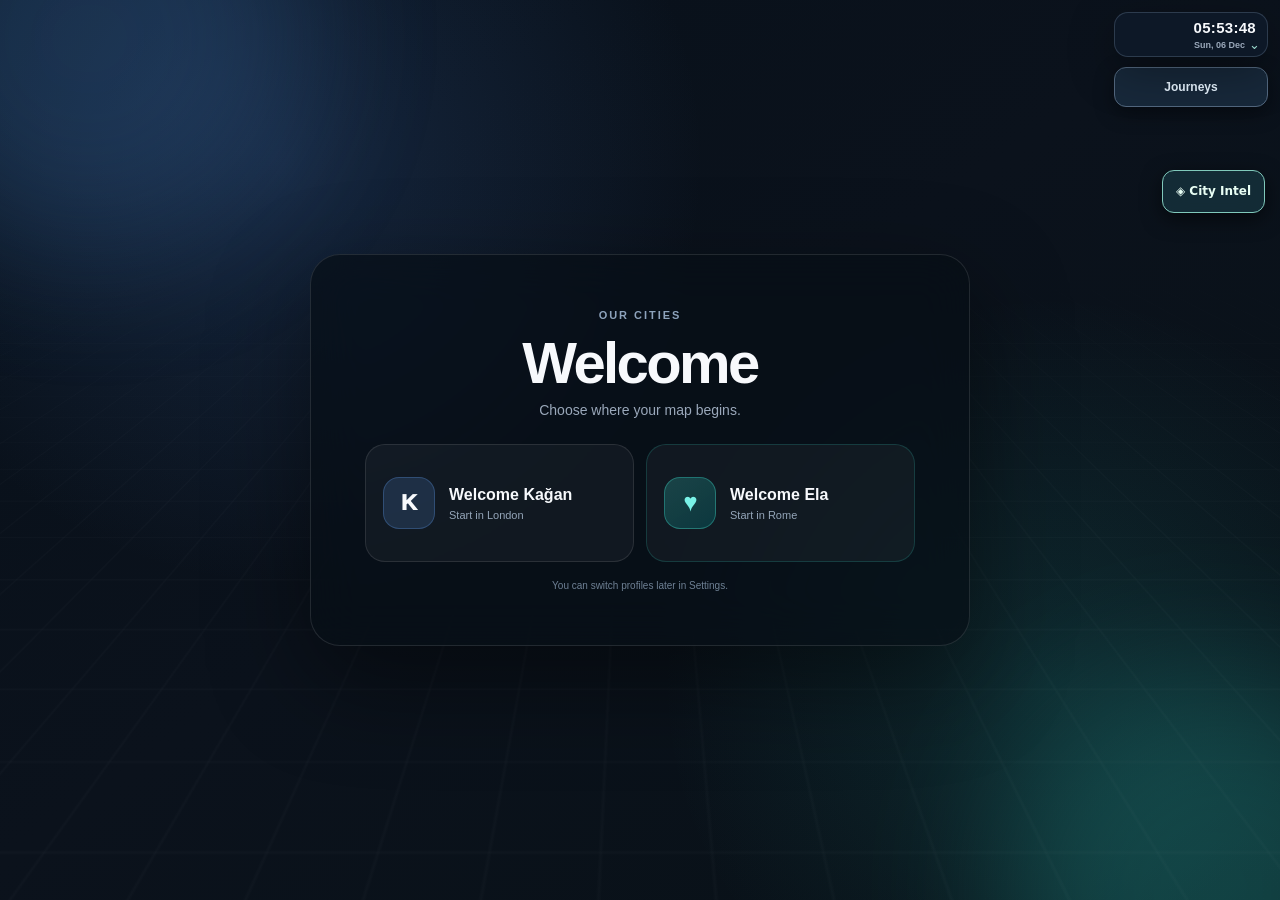
==== commit f08bedb3: "v1.5D - City Intelligence +" ====
--- a/index.html
+++ b/index.html
@@ -10,11 +10,12 @@
   <title>Everything App by Kağan</title>
   <link rel="manifest" href="manifest.webmanifest" />
   <link rel="apple-touch-icon" href="icon.svg" />
-  <link rel="stylesheet" href="styles.css?v=1.5D" />
-  <link rel="stylesheet" href="navigation.css?v=1.5D">
-  <link rel="stylesheet" href="world-clock.css?v=1.5D">
-  <link rel="stylesheet" href="transport.css?v=1.5D">
-  <link rel="stylesheet" href="v1_5D.css?v=1.5D">
+  <link rel="stylesheet" href="styles.css?v=1.5E" />
+  <link rel="stylesheet" href="navigation.css?v=1.5E">
+  <link rel="stylesheet" href="world-clock.css?v=1.5E">
+  <link rel="stylesheet" href="transport.css?v=1.5E">
+  <link rel="stylesheet" href="v1_5D.css?v=1.5E">
+  <link rel="stylesheet" href="v1_5E.css?v=1.5E">
 </head>
 <body>
   <main id="app">
@@ -430,15 +431,18 @@
 
 
 
-  <script src="app.js?v=1.5D"></script>
-  <script src="accounts.js?v=1.5D"></script>
-  <script src="navigation-core.js?v=1.5D"></script>
-  <script src="navigation.js?v=1.5D"></script>
-  <script src="world-clock-core.js?v=1.5D"></script>
-  <script src="world-clock.js?v=1.5D"></script>
-  <script src="transport-core.js?v=1.5D"></script>
-  <script src="transport.js?v=1.5D"></script>
-  <script src="v1_5D.js?v=1.5D"></script>
+  <script src="app.js?v=1.5E"></script>
+  <script src="accounts.js?v=1.5E"></script>
+  <script src="navigation-core.js?v=1.5E"></script>
+  <script src="navigation.js?v=1.5E"></script>
+  <script src="world-clock-core.js?v=1.5E"></script>
+  <script src="world-clock.js?v=1.5E"></script>
+  <script src="transport-core.js?v=1.5E"></script>
+  <script src="transport.js?v=1.5E"></script>
+  <script src="v1_5D.js?v=1.5E"></script>
+  <script src="city-intelligence-core.js?v=1.5E"></script>
+  <script src="city-routing.js?v=1.5E"></script>
+  <script src="city-intelligence.js?v=1.5E"></script>
   <script>
     // A refreshed, network-first shell prevents stale UI after future releases.
     if (location.protocol === "https:" && "serviceWorker" in navigator) {
--- a/v1_5E.css
+++ b/v1_5E.css
@@ -0,0 +1,11 @@
+/* v1.5E: compact, mobile-first city intelligence that stays hidden during navigation. */
+#v15e-city-open{position:fixed;right:15px;top:170px;z-index:790;border:1px solid #80c9bb;border-radius:12px;background:#152e38ed;color:#e9fff5;min-height:43px;padding:9px 13px;box-shadow:0 6px 20px #0008;font:750 12px/1.1 system-ui;cursor:pointer;backdrop-filter:blur(14px)}
+#v15e-city-open:hover,#v15e-city-open:focus-visible{border-color:#b9ffdd;background:#25483f}
+.v15e-city-panel{position:fixed;right:14px;top:219px;bottom:14px;width:min(408px,calc(100vw - 28px));z-index:4000;display:flex;flex-direction:column;border:1px solid #6caa9e;border-radius:18px;background:#102437f5;color:#eafbf7;box-shadow:0 20px 70px #000b;overflow:hidden;backdrop-filter:blur(22px)}
+.v15e-city-panel.hidden{display:none!important}.v15e-header{padding:16px 17px 11px;display:flex;justify-content:space-between;align-items:center;gap:10px;border-bottom:1px solid #ffffff19}.v15e-header small{display:block;font:750 10px system-ui;letter-spacing:.10em;color:#a8d8c9}.v15e-header h2{font:750 18px system-ui;margin:5px 0 0}.v15e-header button{border:1px solid #689286;border-radius:10px;min-width:39px;min-height:39px;background:#264b55;color:white;font-size:23px;cursor:pointer}
+.v15e-tabs{padding:9px 11px;display:flex;gap:5px;overflow-x:auto;flex:none;scrollbar-width:thin;border-bottom:1px solid #ffffff17}.v15e-tabs button{flex:none;min-height:37px;padding:7px 10px;border:1px solid #4e6a6d;border-radius:10px;background:#213441;color:#dce9ec;font:700 12px system-ui;cursor:pointer}.v15e-tabs button.active{background:#b4ebd2;color:#142e27;border-color:#b4ebd2}
+.v15e-city-content{flex:1;min-height:0;overflow-y:auto;overscroll-behavior:contain;padding:12px 14px 18px}.v15e-subsection{padding:12px 13px;margin-bottom:12px;border:1px solid #47666c;border-radius:13px;background:#19323ff0;display:flex;flex-direction:column;gap:7px}.v15e-subsection h3{font:800 14px system-ui;margin:0 0 4px;color:#adedd5}.v15e-data-row{display:flex;align-items:baseline;gap:12px;justify-content:space-between;font:12px system-ui;border-bottom:1px solid #ffffff0e;padding:5px 0}.v15e-data-row span{color:#c0d0d9}.v15e-data-row strong{font-size:13px;color:#fafcfd;text-align:right}.v15e-note{font:12px/1.52 system-ui;color:#c7d6df;margin:5px 0}.v15e-note.warn{color:#ffe1a0}.v15e-link,.v15e-route-link{color:#a0e9d4!important;text-decoration:underline;font:700 12px system-ui;display:inline-block;margin:5px 8px 4px 0;overflow-wrap:anywhere}.v15e-chip{border:1px solid #639990;background:#233e48;color:#ecfdf2;padding:9px;border-radius:12px;margin:3px;font-size:12px;min-height:42px;cursor:pointer}.v15e-event{padding:9px 10px;border-radius:11px;border:1px solid #40626b;background:#122735;margin-bottom:4px}.v15e-event strong{font:800 12px system-ui}.v15e-footer{flex:none;border-top:1px solid #ffffff23;padding:9px 14px;font:11px/1.45 system-ui;color:#b8c8cf;background:#0c202c}
+body.nav2-active #v15e-city-open,body.nav2-active #v15e-city-panel{display:none!important}
+.v15e-traffic-tools,.v15e-fare-box{margin:12px 0;padding:12px;border:1px solid #567b83;border-radius:13px;background:#142c3bee;color:#e7faf4;line-height:1.4}.v15e-traffic-tools strong,.v15e-fare-box h3{font:800 13px system-ui;color:#b7f5db;margin:0}.v15e-route-heading{display:flex;align-items:center;gap:5px;justify-content:space-between}.v15e-route-heading span{font:10px system-ui;color:#b1c7d0}.v15e-traffic-tools p,.v15e-fare-note,.v15e-fare-source{font:11px/1.45 system-ui;color:#c4d3dc;margin:8px 0}.v15e-traffic-actions{display:flex;gap:7px;margin-top:11px}.v15e-traffic-actions button{flex:1;min-height:42px;border-radius:9px;border:1px solid #7aa999;background:#285451;color:#f4fff7;font:750 11px system-ui;cursor:pointer;padding:7px}.v15e-traffic-actions button:disabled{opacity:.42;cursor:default}.v15e-traffic-key{display:flex;justify-content:space-between;flex-wrap:wrap;gap:6px;font:750 10px system-ui}.v15e-traffic-key span:nth-child(1){color:#36d77b}.v15e-traffic-key span:nth-child(2){color:#ffcb58}.v15e-traffic-key span:nth-child(3){color:#ff6376}.v15e-fare-grid{display:grid;grid-template-columns:repeat(2,minmax(0,1fr));gap:8px;margin:11px 0}.v15e-fare-option{border:1px solid #557c79;border-radius:10px;padding:10px;background:#1a3943;min-width:0;display:flex;flex-direction:column;gap:7px;overflow-wrap:anywhere}.v15e-fare-option small{font:700 10px system-ui;color:#a9dad0}.v15e-fare-option strong{font:700 11px/1.35 system-ui;color:white}.v15e-fare-option b{font:850 14px system-ui;color:#e3ffd7}.v15e-fare-source{font-size:10px}.v15e-layer-button{min-height:42px}
+@media(max-width:700px){#v15e-city-open{top:auto!important;right:10px!important;bottom:calc(105px + env(safe-area-inset-bottom))!important;z-index:710;min-height:46px}.v15e-city-panel{top:auto;bottom:0;left:0;right:0;width:100%;height:min(79dvh,680px);max-height:calc(100dvh - 55px);border-radius:22px 22px 0 0;padding-bottom:env(safe-area-inset-bottom);z-index:4500}.v15e-header{padding:13px 15px 10px}.v15e-tabs{padding:8px}.v15e-tabs button{min-height:42px}.v15e-city-content{padding:11px}.v15e-fare-grid{grid-template-columns:repeat(2,minmax(0,1fr))}.v15e-traffic-actions button{min-height:46px}body:has(#navigation-sheet:not(.hidden)) #v15e-city-open{display:none!important}}
+@media(max-width:360px){.v15e-fare-grid{grid-template-columns:1fr}.v15e-route-heading{flex-wrap:wrap}}
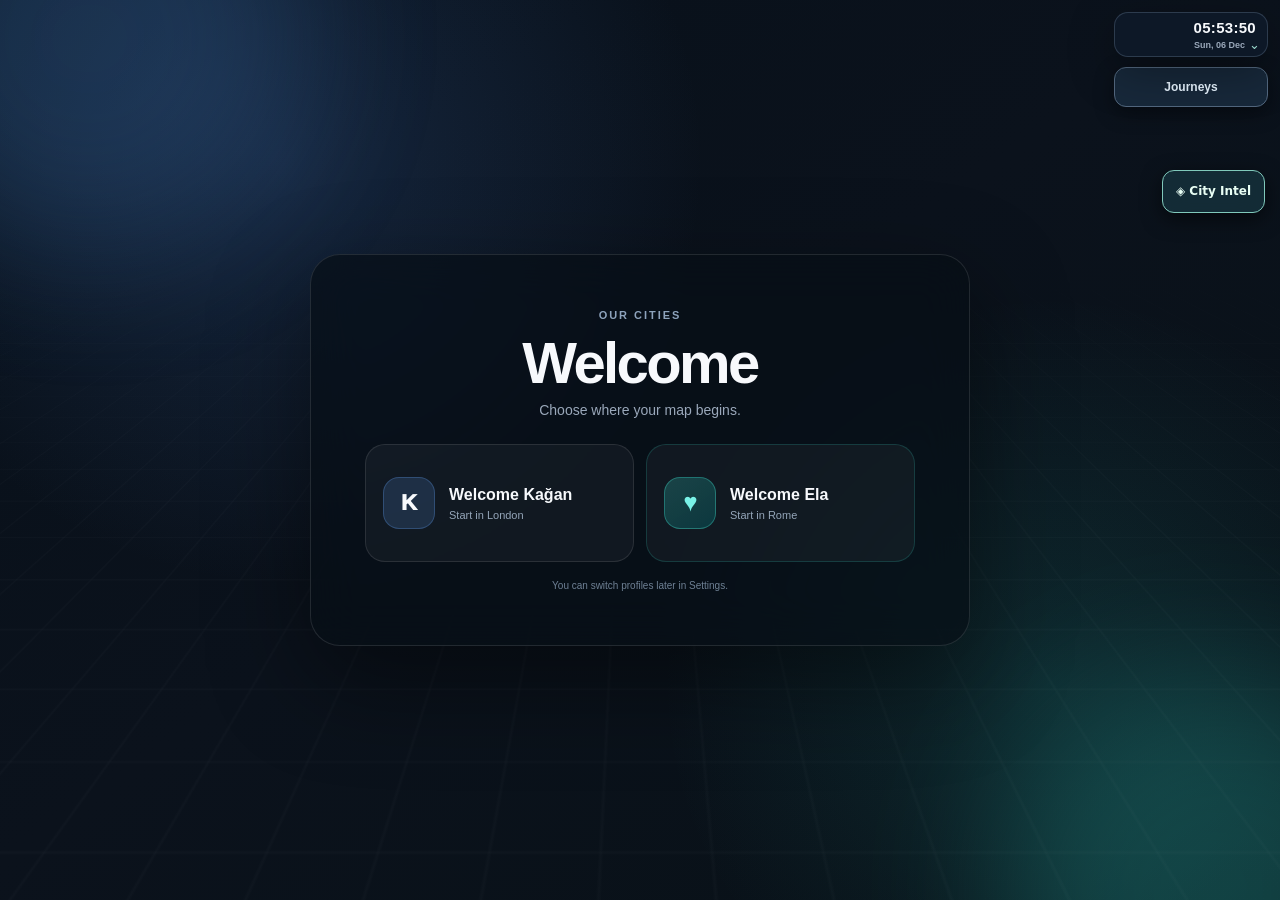
==== commit 69d010e1: "v1.5E.2 Safety Update" ====
--- a/index.html
+++ b/index.html
@@ -10,12 +10,12 @@
   <title>Everything App by Kağan</title>
   <link rel="manifest" href="manifest.webmanifest" />
   <link rel="apple-touch-icon" href="icon.svg" />
-  <link rel="stylesheet" href="styles.css?v=1.5E" />
-  <link rel="stylesheet" href="navigation.css?v=1.5E">
-  <link rel="stylesheet" href="world-clock.css?v=1.5E">
-  <link rel="stylesheet" href="transport.css?v=1.5E">
-  <link rel="stylesheet" href="v1_5D.css?v=1.5E">
-  <link rel="stylesheet" href="v1_5E.css?v=1.5E">
+  <link rel="stylesheet" href="styles.css?v=1.5E2" />
+  <link rel="stylesheet" href="navigation.css?v=1.5E2">
+  <link rel="stylesheet" href="world-clock.css?v=1.5E2">
+  <link rel="stylesheet" href="transport.css?v=1.5E2">
+  <link rel="stylesheet" href="v1_5D.css?v=1.5E2">
+  <link rel="stylesheet" href="v1_5E.css?v=1.5E2">
 </head>
 <body>
   <main id="app">
@@ -431,18 +431,18 @@
 
 
 
-  <script src="app.js?v=1.5E"></script>
-  <script src="accounts.js?v=1.5E"></script>
-  <script src="navigation-core.js?v=1.5E"></script>
-  <script src="navigation.js?v=1.5E"></script>
-  <script src="world-clock-core.js?v=1.5E"></script>
-  <script src="world-clock.js?v=1.5E"></script>
-  <script src="transport-core.js?v=1.5E"></script>
-  <script src="transport.js?v=1.5E"></script>
-  <script src="v1_5D.js?v=1.5E"></script>
-  <script src="city-intelligence-core.js?v=1.5E"></script>
-  <script src="city-routing.js?v=1.5E"></script>
-  <script src="city-intelligence.js?v=1.5E"></script>
+  <script src="app.js?v=1.5E2"></script>
+  <script src="accounts.js?v=1.5E2"></script>
+  <script src="navigation-core.js?v=1.5E2"></script>
+  <script src="navigation.js?v=1.5E2"></script>
+  <script src="world-clock-core.js?v=1.5E2"></script>
+  <script src="world-clock.js?v=1.5E2"></script>
+  <script src="transport-core.js?v=1.5E2"></script>
+  <script src="transport.js?v=1.5E2"></script>
+  <script src="v1_5D.js?v=1.5E2"></script>
+  <script src="city-intelligence-core.js?v=1.5E2"></script>
+  <script src="city-routing.js?v=1.5E2"></script>
+  <script src="city-intelligence.js?v=1.5E2"></script>
   <script>
     // A refreshed, network-first shell prevents stale UI after future releases.
     if (location.protocol === "https:" && "serviceWorker" in navigator) {
--- a/v1_5E.css
+++ b/v1_5E.css
@@ -9,3 +9,24 @@
 .v15e-traffic-tools,.v15e-fare-box{margin:12px 0;padding:12px;border:1px solid #567b83;border-radius:13px;background:#142c3bee;color:#e7faf4;line-height:1.4}.v15e-traffic-tools strong,.v15e-fare-box h3{font:800 13px system-ui;color:#b7f5db;margin:0}.v15e-route-heading{display:flex;align-items:center;gap:5px;justify-content:space-between}.v15e-route-heading span{font:10px system-ui;color:#b1c7d0}.v15e-traffic-tools p,.v15e-fare-note,.v15e-fare-source{font:11px/1.45 system-ui;color:#c4d3dc;margin:8px 0}.v15e-traffic-actions{display:flex;gap:7px;margin-top:11px}.v15e-traffic-actions button{flex:1;min-height:42px;border-radius:9px;border:1px solid #7aa999;background:#285451;color:#f4fff7;font:750 11px system-ui;cursor:pointer;padding:7px}.v15e-traffic-actions button:disabled{opacity:.42;cursor:default}.v15e-traffic-key{display:flex;justify-content:space-between;flex-wrap:wrap;gap:6px;font:750 10px system-ui}.v15e-traffic-key span:nth-child(1){color:#36d77b}.v15e-traffic-key span:nth-child(2){color:#ffcb58}.v15e-traffic-key span:nth-child(3){color:#ff6376}.v15e-fare-grid{display:grid;grid-template-columns:repeat(2,minmax(0,1fr));gap:8px;margin:11px 0}.v15e-fare-option{border:1px solid #557c79;border-radius:10px;padding:10px;background:#1a3943;min-width:0;display:flex;flex-direction:column;gap:7px;overflow-wrap:anywhere}.v15e-fare-option small{font:700 10px system-ui;color:#a9dad0}.v15e-fare-option strong{font:700 11px/1.35 system-ui;color:white}.v15e-fare-option b{font:850 14px system-ui;color:#e3ffd7}.v15e-fare-source{font-size:10px}.v15e-layer-button{min-height:42px}
 @media(max-width:700px){#v15e-city-open{top:auto!important;right:10px!important;bottom:calc(105px + env(safe-area-inset-bottom))!important;z-index:710;min-height:46px}.v15e-city-panel{top:auto;bottom:0;left:0;right:0;width:100%;height:min(79dvh,680px);max-height:calc(100dvh - 55px);border-radius:22px 22px 0 0;padding-bottom:env(safe-area-inset-bottom);z-index:4500}.v15e-header{padding:13px 15px 10px}.v15e-tabs{padding:8px}.v15e-tabs button{min-height:42px}.v15e-city-content{padding:11px}.v15e-fare-grid{grid-template-columns:repeat(2,minmax(0,1fr))}.v15e-traffic-actions button{min-height:46px}body:has(#navigation-sheet:not(.hidden)) #v15e-city-open{display:none!important}}
 @media(max-width:360px){.v15e-fare-grid{grid-template-columns:1fr}.v15e-route-heading{flex-wrap:wrap}}
+
+/* v1.5E.1: discoverable horizontal scrolling for Transport & City Information. */
+.v15e-strip-wrap{display:flex;align-items:center;gap:5px;width:100%;min-width:0;max-width:100%;overflow:hidden}
+.v15e-scroll-strip{flex:1 1 auto;min-width:0;width:0;overflow-x:auto!important;overflow-y:hidden!important;flex-wrap:nowrap!important;scrollbar-width:thin!important;scrollbar-color:#8db9b0 #162a35;padding:3px 1px 8px!important;touch-action:pan-x;-webkit-overflow-scrolling:touch;overscroll-behavior-x:contain}
+.v15e-scroll-strip::-webkit-scrollbar{display:block!important;height:5px}
+.v15e-scroll-strip::-webkit-scrollbar-track{background:#162a35;border-radius:6px}
+.v15e-scroll-strip::-webkit-scrollbar-thumb{background:#8db9b0;border-radius:6px}
+.v15e-scroll-strip .panel-layer-toggle{flex:0 0 auto;scroll-snap-align:start}
+.v15e-scroll-strip:focus-visible{outline:2px solid #a9e7d3;outline-offset:2px}
+.v15e-strip-arrow{flex:0 0 32px;width:32px;height:42px;border:1px solid #617c83;border-radius:10px;background:#223947;color:#f0faf8;font-size:26px;font-weight:700;line-height:1;cursor:pointer;touch-action:manipulation}
+.v15e-strip-arrow:disabled{opacity:.32;cursor:default}
+.v15e-strip-arrow:not(:disabled):focus-visible{outline:2px solid #a9e7d3}
+@media(max-width:700px){.v15e-strip-arrow{flex-basis:34px;width:34px;min-height:44px}.v15e-scroll-strip{padding-bottom:9px!important}}
+
+/* v1.5E.2: source-linked crime reports comparison controls, scrollable on phone. */
+.v15e-safety-actions{display:flex;gap:7px;flex-wrap:wrap;align-items:stretch}
+.v15e-safety-actions .v15e-chip{flex:1 1 115px;min-width:0;margin:0;white-space:normal}
+.v15e-safety-actions .v15e-chip:disabled{opacity:.46;cursor:not-allowed}
+.v15e-index{display:inline-flex;align-self:flex-start;border:2px solid #f0c86a;border-radius:12px;padding:10px 13px;background:#132734;color:#f8fffb;font:800 15px system-ui;margin:5px 0}
+.v15e-safety-comparison .v15e-subsection{margin-top:12px;background:#122c3c}
+@media(max-width:700px){.v15e-safety-actions .v15e-chip{min-height:46px}.v15e-index{font-size:14px}}
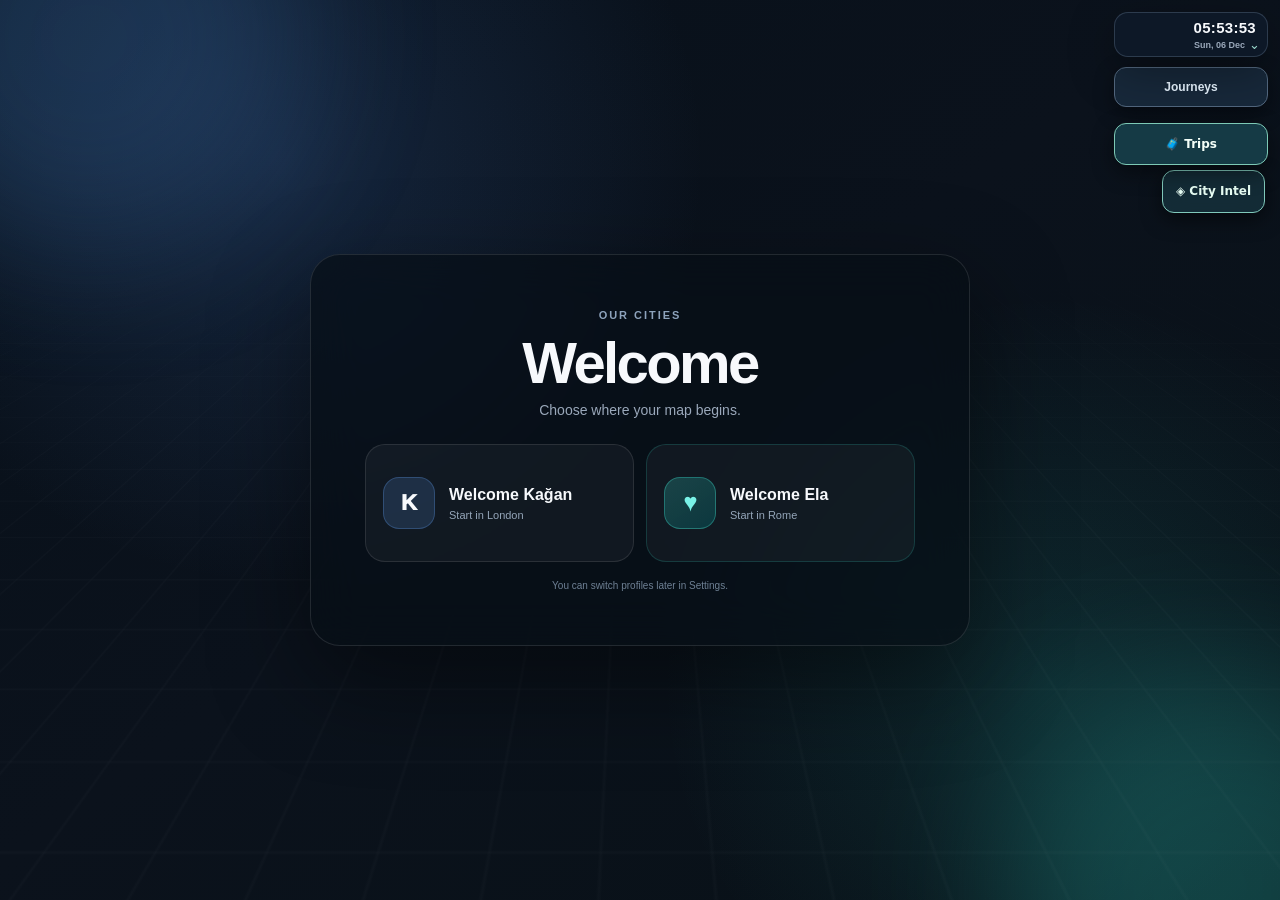
==== commit cbc1633d: "v1.5F Travel & Safety" ====
--- a/index.html
+++ b/index.html
@@ -10,12 +10,13 @@
   <title>Everything App by Kağan</title>
   <link rel="manifest" href="manifest.webmanifest" />
   <link rel="apple-touch-icon" href="icon.svg" />
-  <link rel="stylesheet" href="styles.css?v=1.5E2" />
-  <link rel="stylesheet" href="navigation.css?v=1.5E2">
-  <link rel="stylesheet" href="world-clock.css?v=1.5E2">
-  <link rel="stylesheet" href="transport.css?v=1.5E2">
-  <link rel="stylesheet" href="v1_5D.css?v=1.5E2">
-  <link rel="stylesheet" href="v1_5E.css?v=1.5E2">
+  <link rel="stylesheet" href="styles.css?v=1.5F" />
+  <link rel="stylesheet" href="navigation.css?v=1.5F">
+  <link rel="stylesheet" href="world-clock.css?v=1.5F">
+  <link rel="stylesheet" href="transport.css?v=1.5F">
+  <link rel="stylesheet" href="v1_5D.css?v=1.5F">
+  <link rel="stylesheet" href="v1_5E.css?v=1.5F">
+  <link rel="stylesheet" href="v1_5F.css?v=1.5F">
 </head>
 <body>
   <main id="app">
@@ -431,18 +432,22 @@
 
 
 
-  <script src="app.js?v=1.5E2"></script>
-  <script src="accounts.js?v=1.5E2"></script>
-  <script src="navigation-core.js?v=1.5E2"></script>
-  <script src="navigation.js?v=1.5E2"></script>
-  <script src="world-clock-core.js?v=1.5E2"></script>
-  <script src="world-clock.js?v=1.5E2"></script>
-  <script src="transport-core.js?v=1.5E2"></script>
-  <script src="transport.js?v=1.5E2"></script>
-  <script src="v1_5D.js?v=1.5E2"></script>
-  <script src="city-intelligence-core.js?v=1.5E2"></script>
-  <script src="city-routing.js?v=1.5E2"></script>
-  <script src="city-intelligence.js?v=1.5E2"></script>
+  <script src="app.js?v=1.5F"></script>
+  <script src="accounts.js?v=1.5F"></script>
+  <script src="navigation-core.js?v=1.5F"></script>
+  <script src="navigation.js?v=1.5F"></script>
+  <script src="world-clock-core.js?v=1.5F"></script>
+  <script src="world-clock.js?v=1.5F"></script>
+  <script src="transport-core.js?v=1.5F"></script>
+  <script src="transport.js?v=1.5F"></script>
+  <script src="v1_5D.js?v=1.5F"></script>
+  <script src="city-intelligence-core.js?v=1.5F"></script>
+  <script src="city-routing.js?v=1.5F"></script>
+  <script src="city-intelligence.js?v=1.5F"></script>
+  <script src="safety-core.js?v=1.5F"></script>
+  <script src="safety.js?v=1.5F"></script>
+  <script src="travel-core.js?v=1.5F"></script>
+  <script src="travel.js?v=1.5F"></script>
   <script>
     // A refreshed, network-first shell prevents stale UI after future releases.
     if (location.protocol === "https:" && "serviceWorker" in navigator) {
--- a/v1_5F.css
+++ b/v1_5F.css
@@ -0,0 +1,13 @@
+/* v1.5F: travel planner and four-city evidence-based walking condition overlay. */
+#v15f-trips-open{position:fixed;top:calc(var(--safe-top, 0px) + 111px);right:12px;width:154px;min-height:42px;z-index:1510;background:#173f4aea;border:1px solid #7dc9b5;border-radius:12px;color:#f4fff9;font:750 12px system-ui;cursor:pointer;box-shadow:0 7px 22px #0007;backdrop-filter:blur(12px)}
+#v15f-trips-open:focus-visible,#v15f-trips-open:hover{outline:2px solid #a6e6cb;outline-offset:2px}
+.v15f-travel-panel{position:fixed;top:60px;right:12px;bottom:12px;width:min(460px,calc(100vw - 24px));z-index:5500;display:flex;flex-direction:column;min-height:0;background:#112433f8;color:#effaf5;border:1px solid #77baa8;border-radius:20px;box-shadow:0 22px 75px #000d;overflow:hidden;backdrop-filter:blur(20px);font-family:system-ui,-apple-system,BlinkMacSystemFont,'Segoe UI',sans-serif}
+.v15f-travel-panel.hidden{display:none!important}.v15f-travel-header{display:flex;align-items:center;justify-content:space-between;padding:14px 15px 10px;border-bottom:1px solid #ffffff28;flex:none}.v15f-travel-header small{color:#a6dbc9;font-size:10px;font-weight:800;letter-spacing:.1em}.v15f-travel-header h2{font-size:19px;margin:3px 0;color:#fff}.v15f-travel-header button{min-width:43px;min-height:43px;background:#27434f;border:1px solid #618f92;border-radius:10px;color:white;font-size:24px;cursor:pointer}
+#v15f-travel-status{flex:none;color:#a8d9d0;font-size:11px;line-height:1.4;padding:8px 14px;max-height:66px;overflow:auto}#v15f-travel-status.error{color:#ffada5}
+.v15f-trip-chooser{display:flex;gap:6px;padding:6px 10px 11px;border-bottom:1px solid #ffffff1a}.v15f-trip-chooser select{flex:1;min-width:0;border:1px solid #628b8c;border-radius:9px;background:#203b48;color:white;padding:8px;font:650 12px system-ui}.v15f-trip-chooser button{flex:none;min-height:42px;padding:6px 8px;border-radius:9px;border:1px solid #577e83;background:#22534c;color:white;font:700 11px system-ui;cursor:pointer}.v15f-trip-chooser button:disabled{opacity:.4}
+#v15f-travel-tabs{display:flex;gap:5px;padding:9px 10px;overflow-x:auto;flex:none;scrollbar-width:thin}#v15f-travel-tabs button{flex:none;min-height:43px;padding:7px 11px;border:1px solid #4d7374;border-radius:10px;background:#1b3441;color:#d9eeee;font:750 12px system-ui;cursor:pointer}#v15f-travel-tabs button.active{background:#b9f0dc;color:#0c2925;border-color:#b9f0dc}
+#v15f-travel-body{flex:1;min-height:0;overflow-y:auto;padding:12px 13px 22px;overscroll-behavior:contain;-webkit-overflow-scrolling:touch}.v15f-sync-badge{font:700 11px system-ui;color:#c9e9d4;padding:9px 10px;border-radius:10px;background:#22413d;margin-bottom:10px}.v15f-card{padding:13px 12px;background:#18333f;border:1px solid #557981;border-radius:12px;margin-bottom:10px;display:flex;flex-direction:column;gap:11px}.v15f-card h3{font-size:15px;color:#bef5dd;margin:0}.v15f-card h4{font-size:13px;margin:5px 0;color:#e5ffed}.v15f-explain{font:12px/1.5 system-ui;color:#c0d6da;margin:3px 0}.v15f-field{display:flex;flex-direction:column;gap:4px;min-width:0}.v15f-field>span{font:700 11px system-ui;color:#b4d5d8}.v15f-field .form-control{box-sizing:border-box;max-width:100%;min-height:42px;padding:8px 9px;color:#fff;background:#0d2838;border:1px solid #5b878a;border-radius:9px;font:13px system-ui}.v15f-field select.form-control{color-scheme:dark}.v15f-action{border:1px solid #6fae94;border-radius:9px;background:#25584d;color:#f2fffb;font:750 12px system-ui;min-height:43px;padding:7px 11px;cursor:pointer}.v15f-action:hover{background:#377264}.v15f-action:focus-visible{outline:2px solid #d8fff0}.v15f-entry-form{display:grid;grid-template-columns:repeat(2,minmax(0,1fr));gap:9px;border-top:1px solid #ffffff20;padding-top:12px}.v15f-entry-form h4,.v15f-entry-form>.v15f-action{grid-column:1/-1}.v15f-entry-form>.v15f-field:nth-child(2){grid-column:1/-1}.v15f-list-item{display:flex;flex-direction:column;gap:6px;background:#122935;border:1px solid #365d67;border-radius:9px;padding:10px;overflow-wrap:anywhere;font:12px/1.4 system-ui}.v15f-list-item strong{color:#fff}.v15f-list-item small{color:#a7dacf}.v15f-list-item p{margin:0;color:#bed0d5}.v15f-list-item>.v15f-action{align-self:flex-end}.v15f-item-actions{display:flex;gap:6px;justify-content:flex-end}.v15f-item-actions button{min-width:46px}.v15f-check-item{display:flex;justify-content:space-between;align-items:center;gap:10px}.v15f-check-item label{display:flex;align-items:center;gap:10px;min-width:0;font:13px/1.4 system-ui}.v15f-check-item input{width:19px;height:19px;accent-color:#64d3a4}.v15f-check-item button{flex:none}.v15f-add-row{display:flex;gap:7px;align-items:flex-end}.v15f-add-row .v15f-field{flex:1}.v15f-total{display:inline-block;font:750 16px system-ui;color:#aeedd0}.v15f-warning{color:#ffbf8b}.v15f-travel-footer{flex:none;display:grid;grid-template-columns:repeat(2,minmax(0,1fr));gap:7px;padding:10px 12px calc(10px + env(safe-area-inset-bottom));border-top:1px solid #ffffff24;background:#0b202e}.v15f-travel-footer button{min-height:43px;border:1px solid #698a86;border-radius:10px;background:#244d4b;color:#eefdf5;font:750 11px system-ui;cursor:pointer}.v15f-travel-footer button:disabled{opacity:.42;cursor:not-allowed}
+.v15f-safety-area{border-top:1px solid #55817b;padding-top:10px;margin-top:10px}.v15f-safety-area h3{font-size:14px}.v15f-safety-disclaimer{font:11px/1.55 system-ui;color:#ffdeae;margin:8px 0}.v15f-safety-legend{display:grid;grid-template-columns:1fr 1fr;gap:6px}.v15f-safety-legend span{padding:5px 4px 5px 8px;background:#17313e;color:#f1f9f5;border-radius:5px;font:10px/1.45 system-ui}.v15f-safety-actions{display:flex;gap:6px;flex-wrap:wrap}.v15f-safety-actions button{flex:1 1 140px;margin:0;min-height:45px}.v15f-safety-status{font:12px/1.45 system-ui;color:#a5e2d6;padding:9px;border:1px solid #43676c;border-radius:10px;background:#102a37;overflow-wrap:anywhere}
+body.nav2-active #v15f-trips-open,body.nav2-active #v15f-travel-panel{display:none!important}
+@media(max-width:700px){#v15f-trips-open{top:calc(max(7px,env(safe-area-inset-top)) + 105px);right:7px;width:142px;min-height:43px}.v15f-travel-panel{top:auto;left:0;right:0;bottom:0;width:100%;height:min(90dvh,900px);max-height:calc(100dvh - 35px);border-radius:22px 22px 0 0;border-bottom:0}.v15f-trip-chooser{padding:5px 9px}.v15f-travel-footer{padding-bottom:calc(9px + env(safe-area-inset-bottom))}.v15f-entry-form{grid-template-columns:1fr}.v15f-safety-legend{grid-template-columns:1fr 1fr}}
+@media(max-width:365px){.v15f-safety-legend{grid-template-columns:1fr}.v15f-travel-footer button{font-size:10px}}
